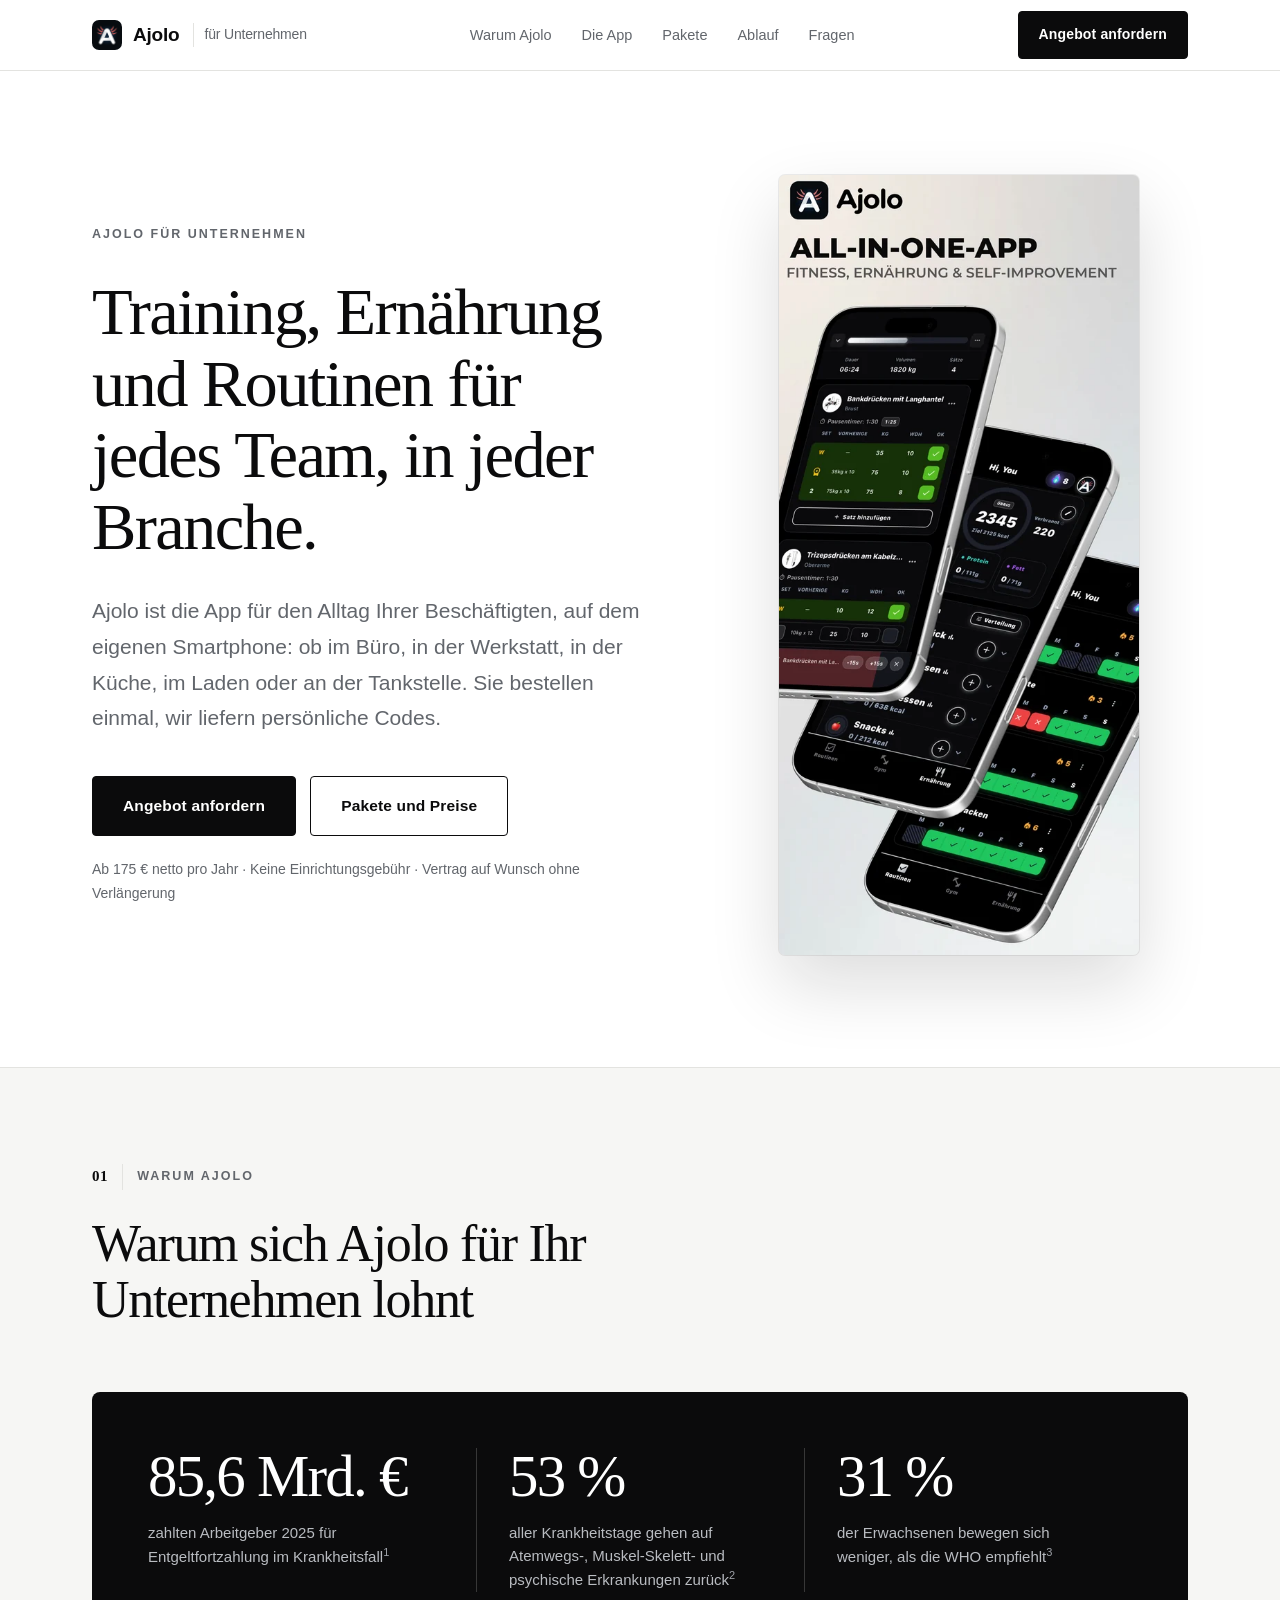
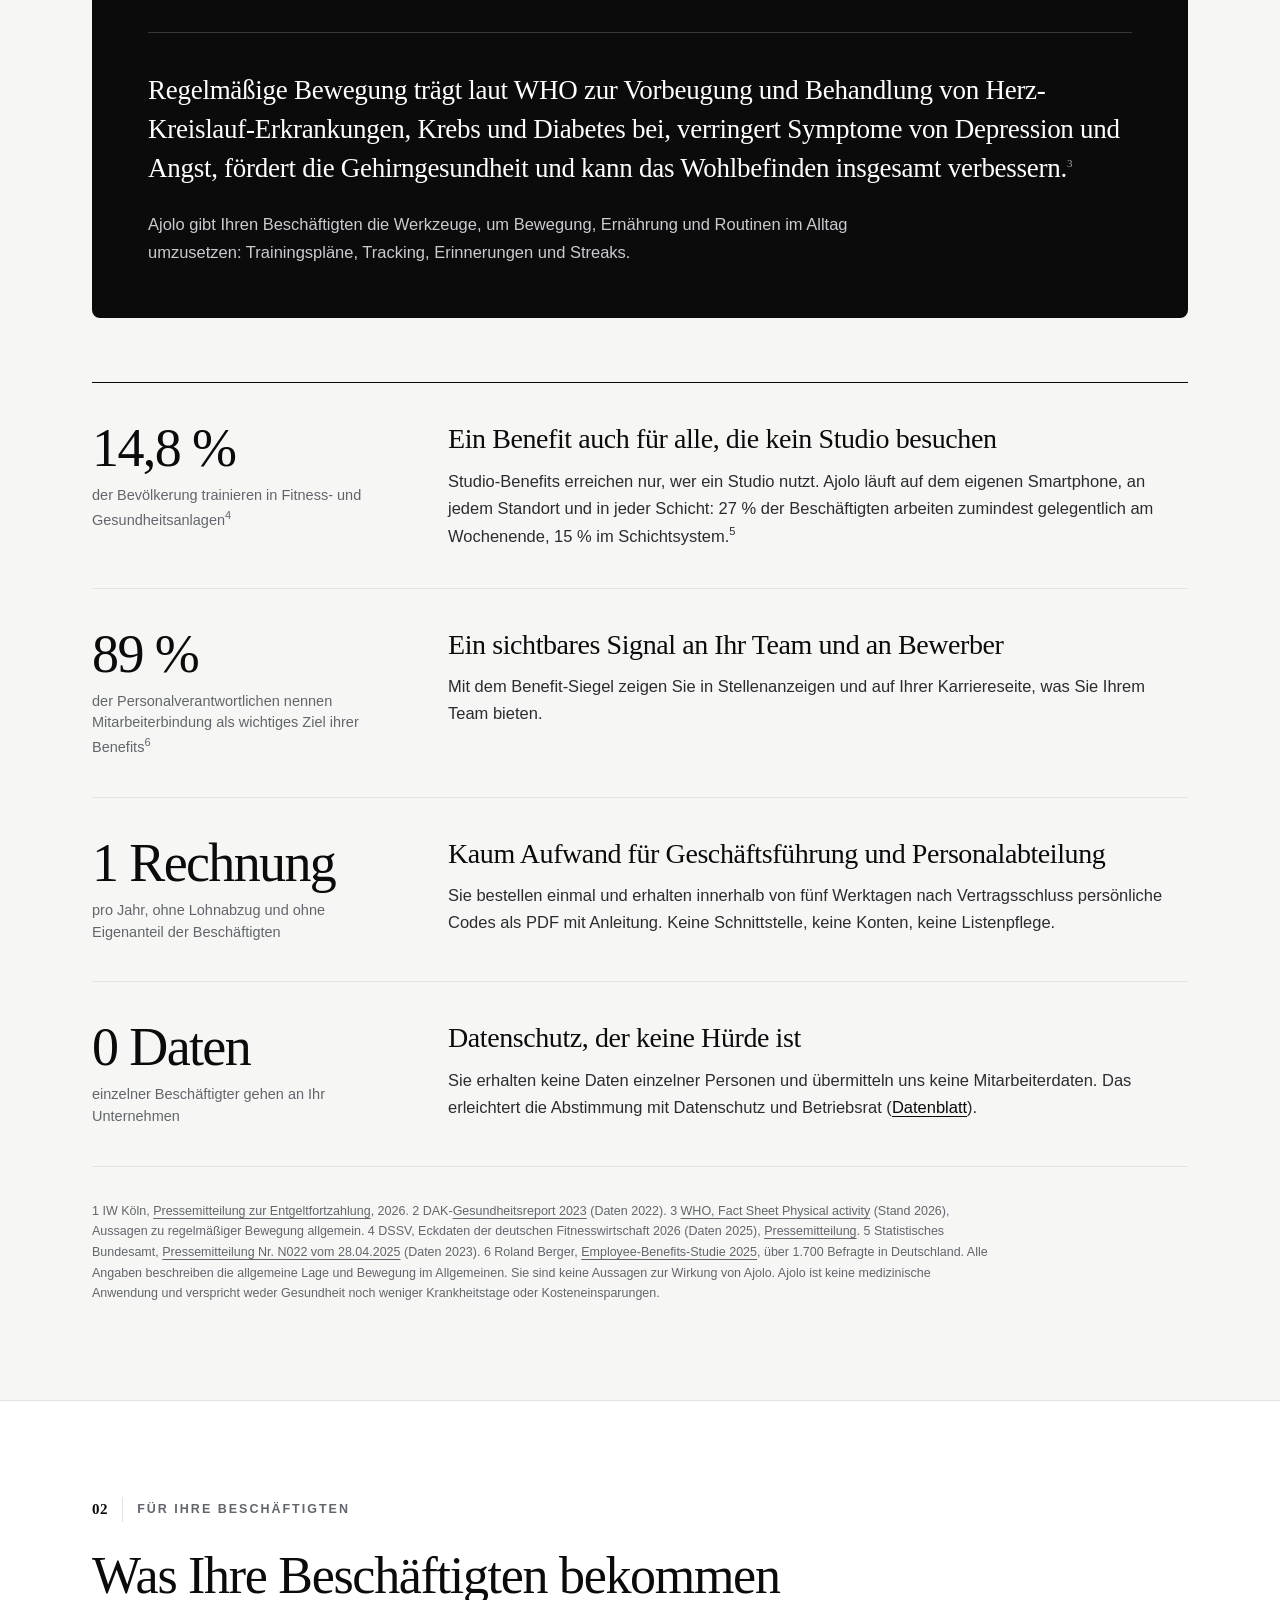
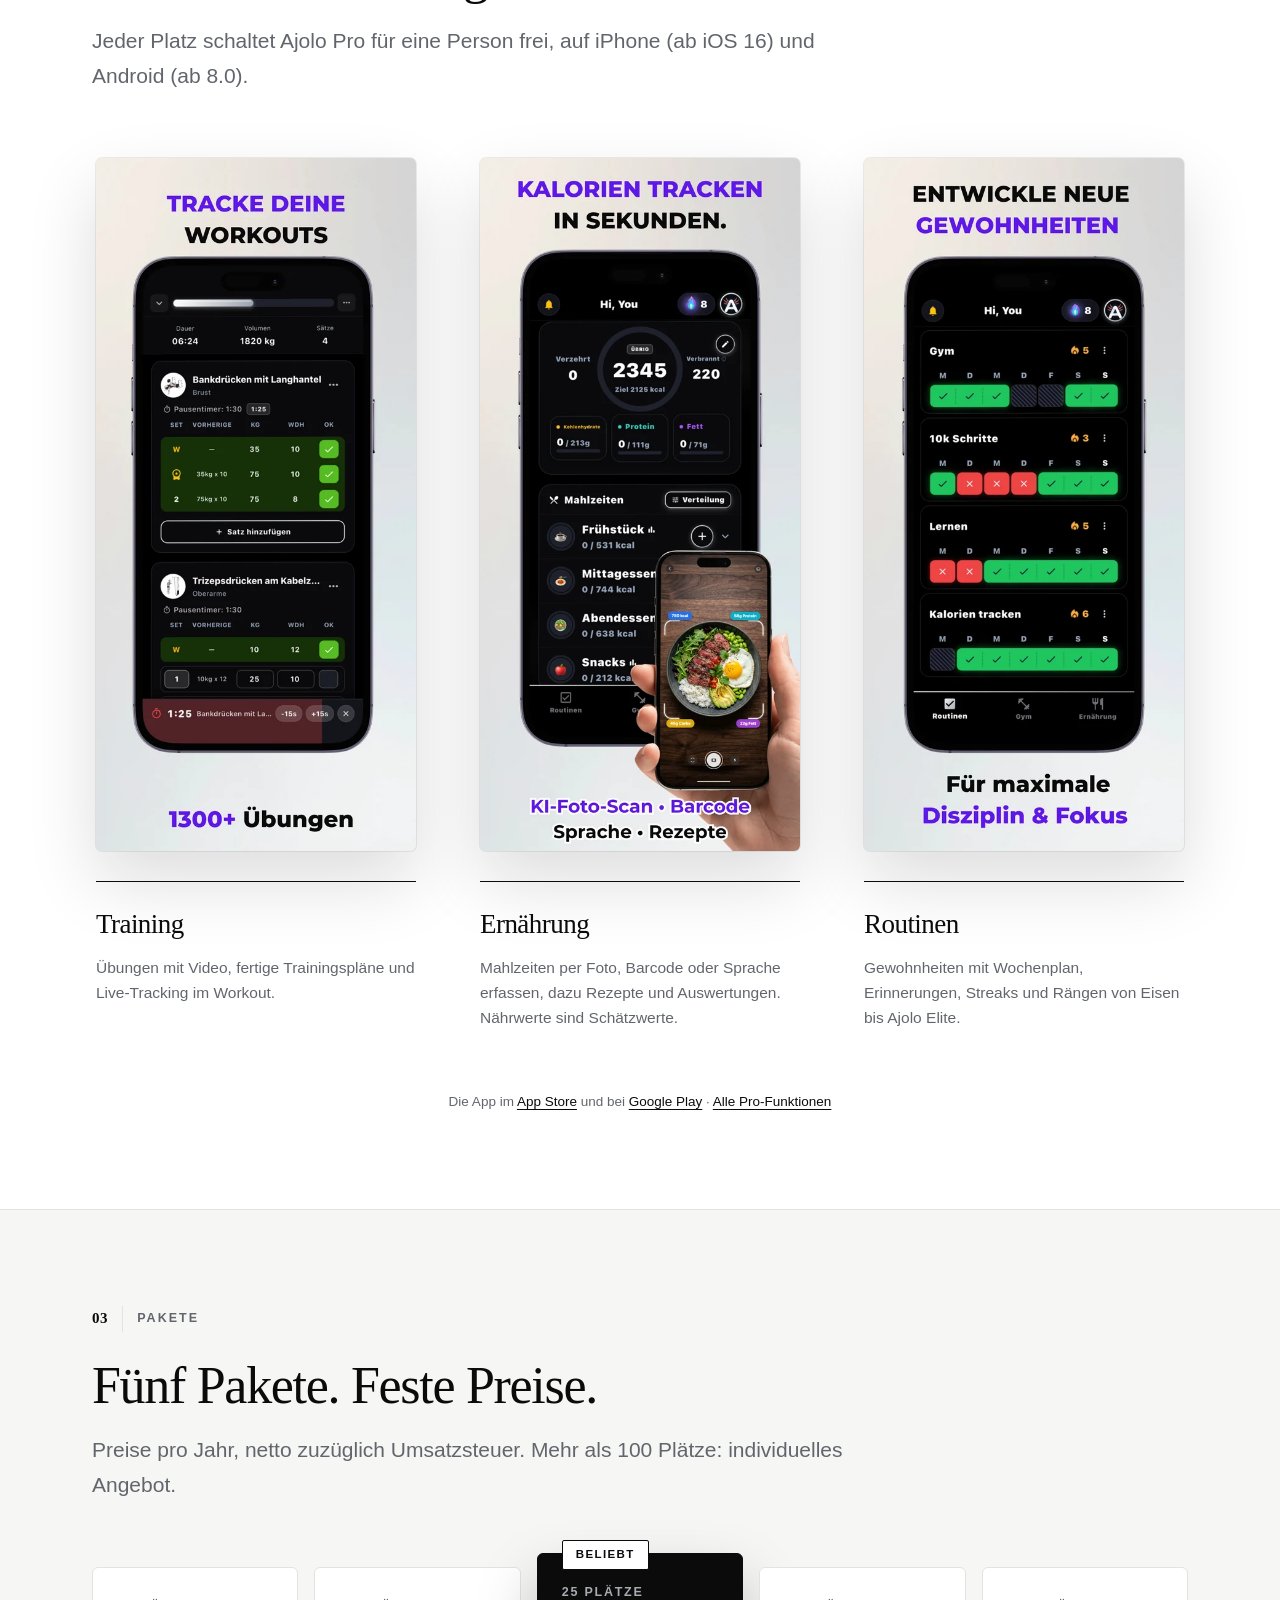
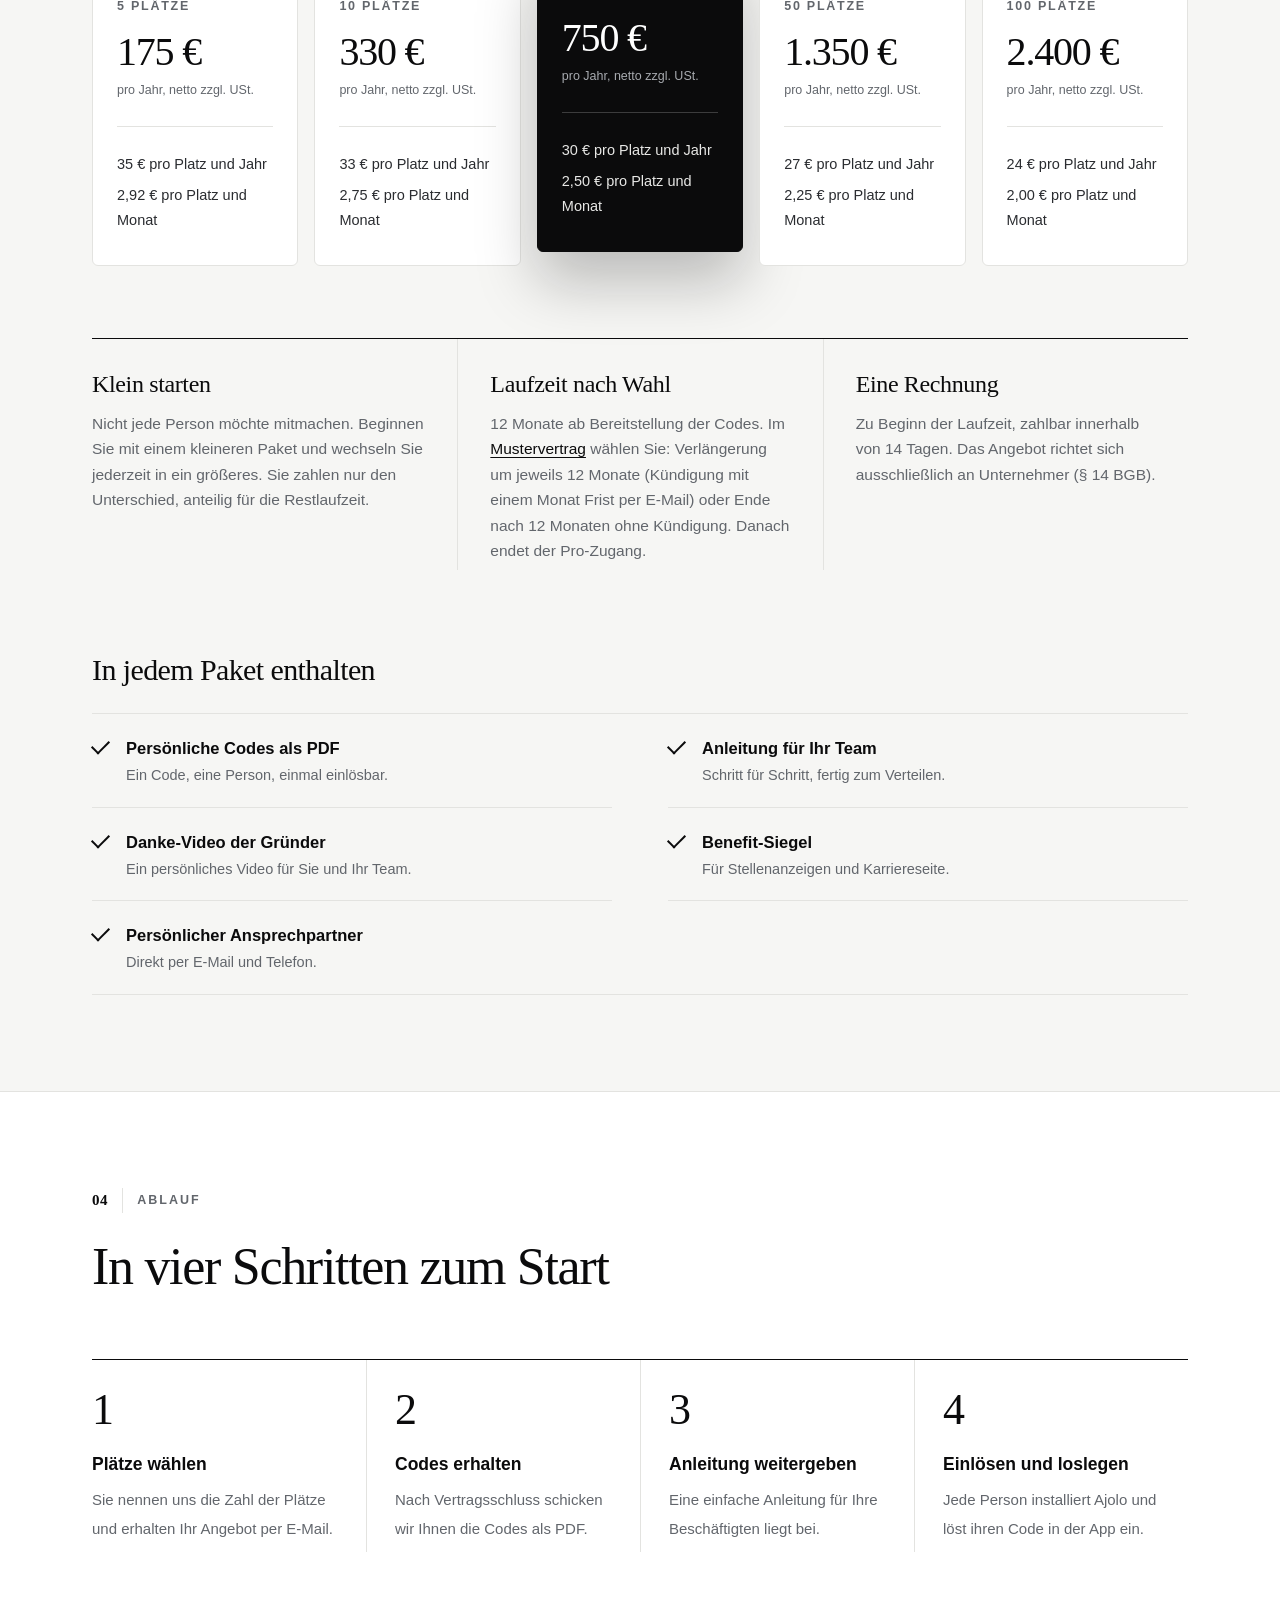
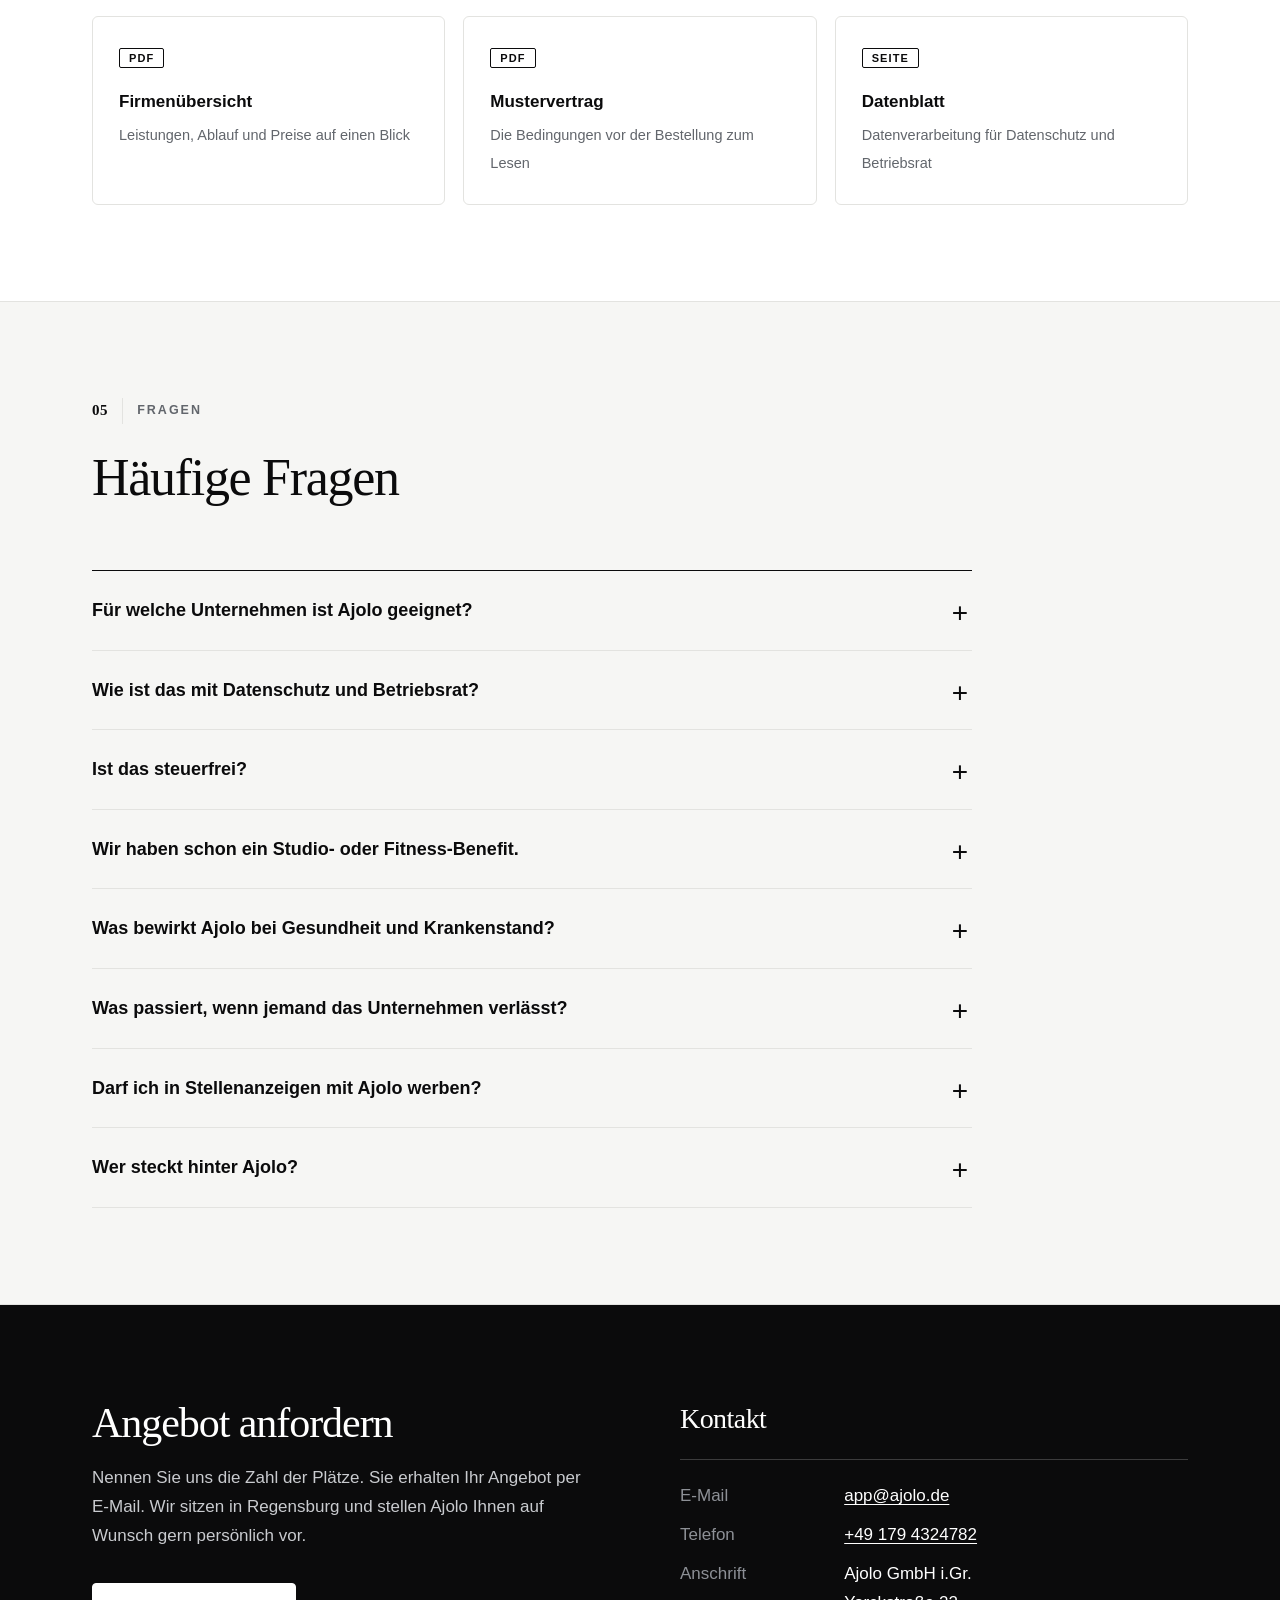
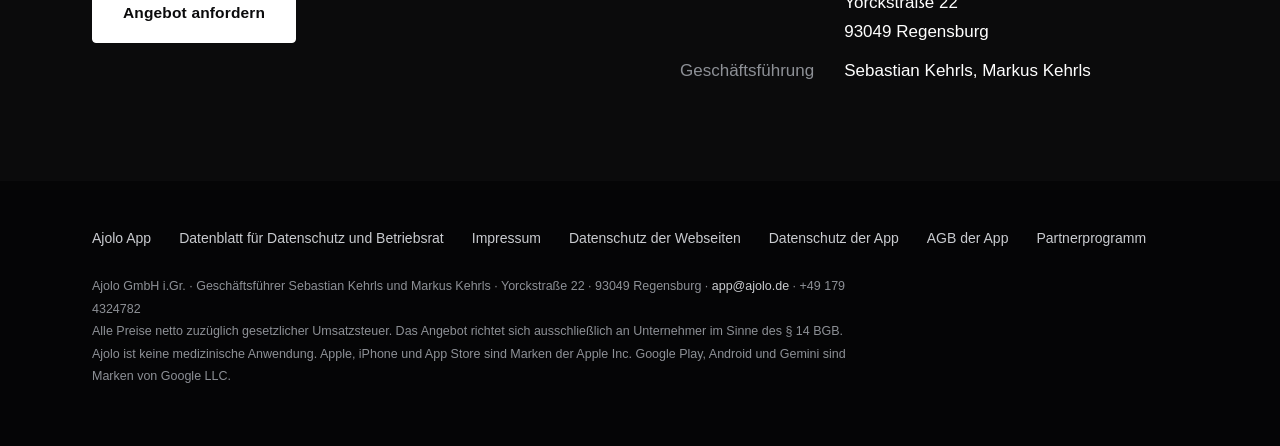
==== index.html @ 2e8422be "Firmenseite V7: Darum-Block mit WHO-Fakten vorne, erfundene Leistungen entfernt, Beschaeftigten-Nutz" ====
<!doctype html>
<html lang="de"><head><meta charset="utf-8"><meta name="viewport" content="width=device-width, initial-scale=1">
<title>Ajolo für Unternehmen: Pro-Plätze für Ihr Team</title>
<meta name="description" content="Ajolo Pro als Mitarbeiter-Benefit für Unternehmen jeder Branche: feste Jahrespreise ab 175 €, persönliche Codes, keine Daten einzelner Beschäftigter an den Arbeitgeber.">
<link rel="canonical" href="https://firmen.ajolo.de/">
<meta name="theme-color" content="#FFFFFF">
<meta property="og:type" content="website"><meta property="og:site_name" content="Ajolo"><meta property="og:locale" content="de_DE">
<meta property="og:title" content="Ajolo für Unternehmen: Pro-Plätze für Ihr Team"><meta property="og:description" content="Ajolo Pro als Mitarbeiter-Benefit für Unternehmen jeder Branche: feste Jahrespreise ab 175 €, persönliche Codes, keine Daten einzelner Beschäftigter an den Arbeitgeber.">
<meta property="og:url" content="https://firmen.ajolo.de/"><meta property="og:image" content="https://firmen.ajolo.de/assets/og_firmen.jpg">
<meta name="twitter:card" content="summary_large_image">
<link rel="icon" href="/assets/favicon.ico" sizes="any"><link rel="icon" type="image/png" href="/assets/favicon-32.png"><link rel="apple-touch-icon" href="/assets/apple-touch-icon.png">
<link rel="stylesheet" href="/assets/firmen.css?v=14">
</head><body><a class="skip" href="#main">Zum Inhalt</a><header><div class="wrap nav"><a class="brand" href="/"><img src="/assets/ajolo_icon_256.png" width="30" height="30" alt="">Ajolo<span>für Unternehmen</span></a>
<nav class="links" aria-label="Hauptmenü"><a href="/#gruende">Warum Ajolo</a><a href="/#app">Die App</a><a href="/#pakete">Pakete</a><a href="/#ablauf">Ablauf</a><a href="/#faq">Fragen</a></nav><a class="btn sm" href="mailto:app@ajolo.de?subject=Anfrage%20Ajolo%20f%C3%BCr%20Unternehmen&body=Guten%20Tag%2C%0A%0Awir%20interessieren%20uns%20f%C3%BCr%20Ajolo%20Pro%20f%C3%BCr%20unser%20Team.%0A%0AFirma%3A%0AAnsprechperson%3A%0AGew%C3%BCnschte%20Pl%C3%A4tze%3A%0ATelefon%20%28optional%29%3A%0A%0AViele%20Gr%C3%BC%C3%9Fe">Angebot anfordern</a></div></header><main id="main"><section class="hero"><div class="wrap hero-grid"><div class="hero-copy">
<p class="eyebrow">Ajolo für Unternehmen</p>
<h1>Training, Ernährung und Routinen für jedes Team, in jeder Branche.</h1>
<p class="lead">Ajolo ist die App für den Alltag Ihrer Beschäftigten, auf dem eigenen Smartphone: ob im Büro, in der Werkstatt, in der Küche, im Laden oder an der Tankstelle. Sie bestellen einmal, wir liefern persönliche Codes.</p>
<div class="cta-row"><a class="btn" href="mailto:app@ajolo.de?subject=Anfrage%20Ajolo%20f%C3%BCr%20Unternehmen&body=Guten%20Tag%2C%0A%0Awir%20interessieren%20uns%20f%C3%BCr%20Ajolo%20Pro%20f%C3%BCr%20unser%20Team.%0A%0AFirma%3A%0AAnsprechperson%3A%0AGew%C3%BCnschte%20Pl%C3%A4tze%3A%0ATelefon%20%28optional%29%3A%0A%0AViele%20Gr%C3%BC%C3%9Fe">Angebot anfordern</a><a class="btn ghost" href="#pakete">Pakete und Preise</a></div>
<p class="micro">Ab 175 € netto pro Jahr · Keine Einrichtungsgebühr · Vertrag auf Wunsch ohne Verlängerung</p>
</div><div class="hero-art"><div class="cv"><img src="/assets/canva_1_s.webp?v=4" srcset="/assets/canva_1_s.webp?v=4 520w, /assets/canva_1.webp?v=4 900w" sizes="(max-width:860px) 80vw, 320px" width="900" height="1950" alt="Die Ajolo-App auf drei iPhones: Workout, Ernährung und Routinen"></div></div></div></section>

<section class="tint" id="gruende"><div class="wrap">
<div class="head rv"><p class="eyebrow"><i>01</i>Warum Ajolo</p><h2>Warum sich Ajolo für Ihr Unternehmen lohnt</h2></div>
<div class="stage rv">
<div class="stats">
<div><b>85,6 Mrd. €</b><span>zahlten Arbeitgeber 2025 für Entgeltfortzahlung im Krankheitsfall<sup>1</sup></span></div>
<div><b>53 %</b><span>aller Krankheitstage gehen auf Atemwegs-, Muskel-Skelett- und psychische Erkrankungen zurück<sup>2</sup></span></div>
<div><b>31 %</b><span>der Erwachsenen bewegen sich weniger, als die WHO empfiehlt<sup>3</sup></span></div>
</div>
<p class="who2">Regelmäßige Bewegung trägt laut WHO zur Vorbeugung und Behandlung von Herz-Kreislauf-Erkrankungen, Krebs und Diabetes bei, verringert Symptome von Depression und Angst, fördert die Gehirngesundheit und kann das Wohlbefinden insgesamt verbessern.<sup>3</sup></p>
<p class="bridge">Ajolo gibt Ihren Beschäftigten die Werkzeuge, um Bewegung, Ernährung und Routinen im Alltag umzusetzen: Trainingspläne, Tracking, Erinnerungen und Streaks.</p>
</div>
<div class="why">
<article class="rv"><div class="n"><b>14,8 %</b><span>der Bevölkerung trainieren in Fitness- und Gesundheitsanlagen<sup>4</sup></span></div><div class="t"><h3>Ein Benefit auch für alle, die kein Studio besuchen</h3><p>Studio-Benefits erreichen nur, wer ein Studio nutzt. Ajolo läuft auf dem eigenen Smartphone, an jedem Standort und in jeder Schicht: 27 % der Beschäftigten arbeiten zumindest gelegentlich am Wochenende, 15 % im Schichtsystem.<sup>5</sup></p></div></article>
<article class="rv"><div class="n"><b>89 %</b><span>der Personalverantwortlichen nennen Mitarbeiterbindung als wichtiges Ziel ihrer Benefits<sup>6</sup></span></div><div class="t"><h3>Ein sichtbares Signal an Ihr Team und an Bewerber</h3><p>Mit dem Benefit-Siegel zeigen Sie in Stellenanzeigen und auf Ihrer Karriereseite, was Sie Ihrem Team bieten.</p></div></article>
<article class="rv"><div class="n"><b>1 Rechnung</b><span>pro Jahr, ohne Lohnabzug und ohne Eigenanteil der Beschäftigten</span></div><div class="t"><h3>Kaum Aufwand für Geschäftsführung und Personalabteilung</h3><p>Sie bestellen einmal und erhalten innerhalb von fünf Werktagen nach Vertragsschluss persönliche Codes als PDF mit Anleitung. Keine Schnittstelle, keine Konten, keine Listenpflege.</p></div></article>
<article class="rv"><div class="n"><b>0 Daten</b><span>einzelner Beschäftigter gehen an Ihr Unternehmen</span></div><div class="t"><h3>Datenschutz, der keine Hürde ist</h3><p>Sie erhalten keine Daten einzelner Personen und übermitteln uns keine Mitarbeiterdaten. Das erleichtert die Abstimmung mit Datenschutz und Betriebsrat (<a href="/datenblatt.html">Datenblatt</a>).</p></div></article>
</div>
<p class="src">1 IW Köln, <a href="https://www.iwkoeln.de/presse/pressemitteilungen/lohnfortzahlung-unternehmen-zahlten-2025-fast-86-milliarden-an-erkrankte-mitarbeiter.html" rel="noopener">Pressemitteilung zur Entgeltfortzahlung</a>, 2026. 2 DAK-<a href="https://www.dak.de/dak/unternehmen/reporte-forschung/gesundheitsreport-2023_34592" rel="noopener">Gesundheitsreport 2023</a> (Daten 2022). 3 <a href="https://www.who.int/news-room/fact-sheets/detail/physical-activity" rel="noopener">WHO, Fact Sheet Physical activity</a> (Stand 2026), Aussagen zu regelmäßiger Bewegung allgemein. 4 DSSV, Eckdaten der deutschen Fitnesswirtschaft 2026 (Daten 2025), <a href="https://www.dssv.de/wp-content/uploads/2026/03/03_18_pm_eckdaten.pdf" rel="noopener">Pressemitteilung</a>. 5 Statistisches Bundesamt, <a href="https://www.destatis.de/DE/Presse/Pressemitteilungen/2025/04/PD25_N022_13.html" rel="noopener">Pressemitteilung Nr. N022 vom 28.04.2025</a> (Daten 2023). 6 Roland Berger, <a href="https://www.rolandberger.com/en/Insights/Publications/Lost-in-the-German-employee-benefits-jungle-Key-market-trends-2025.html" rel="noopener">Employee-Benefits-Studie 2025</a>, über 1.700 Befragte in Deutschland. Alle Angaben beschreiben die allgemeine Lage und Bewegung im Allgemeinen. Sie sind keine Aussagen zur Wirkung von Ajolo. Ajolo ist keine medizinische Anwendung und verspricht weder Gesundheit noch weniger Krankheitstage oder Kosteneinsparungen.</p></div></section>

<section id="app"><div class="wrap"><div class="head rv"><p class="eyebrow"><i>02</i>Für Ihre Beschäftigten</p><h2>Was Ihre Beschäftigten bekommen</h2><p class="lead">Jeder Platz schaltet Ajolo Pro für eine Person frei, auf iPhone (ab iOS 16) und Android (ab 8.0).</p></div>
<div class="trio">
<figure class="rv"><div class="cv"><img src="/assets/canva_2_s.webp?v=4" srcset="/assets/canva_2_s.webp?v=4 520w, /assets/canva_2.webp?v=4 900w" sizes="(max-width:860px) 80vw, 320px" width="900" height="1950" alt="Ajolo Gym-Tracker mit laufendem Workout" loading="lazy"></div><figcaption><b>Training</b><span>Übungen mit Video, fertige Trainingspläne und Live-Tracking im Workout.</span></figcaption></figure>
<figure class="rv"><div class="cv"><img src="/assets/canva_3_s.webp?v=4" srcset="/assets/canva_3_s.webp?v=4 520w, /assets/canva_3.webp?v=4 900w" sizes="(max-width:860px) 80vw, 320px" width="900" height="1950" alt="Ajolo Ernährungs-Tracker mit Kalorien-Scan" loading="lazy"></div><figcaption><b>Ernährung</b><span>Mahlzeiten per Foto, Barcode oder Sprache erfassen, dazu Rezepte und Auswertungen. Nährwerte sind Schätzwerte.</span></figcaption></figure>
<figure class="rv"><div class="cv"><img src="/assets/canva_4_s.webp?v=4" srcset="/assets/canva_4_s.webp?v=4 520w, /assets/canva_4.webp?v=4 900w" sizes="(max-width:860px) 80vw, 320px" width="900" height="1950" alt="Ajolo Routinen-Tracker" loading="lazy"></div><figcaption><b>Routinen</b><span>Gewohnheiten mit Wochenplan, Erinnerungen, Streaks und Rängen von Eisen bis Ajolo Elite.</span></figcaption></figure>
</div>
<p class="note c">Die App im <a href="https://apps.apple.com/app/id6806333157" rel="noopener">App Store</a> und bei <a href="https://play.google.com/store/apps/details?id=com.ajolo.app" rel="noopener">Google Play</a> · <a href="https://ajolo.de/#pro">Alle Pro-Funktionen</a></p></div></section>

<section class="tint" id="pakete"><div class="wrap"><div class="head rv"><p class="eyebrow"><i>03</i>Pakete</p><h2>Fünf Pakete. Feste Preise.</h2><p class="lead">Preise pro Jahr, netto zuzüglich Umsatzsteuer. Mehr als 100 Plätze: individuelles Angebot.</p></div>
<div class="plans rv"><div class="plan"><h3>5 Plätze</h3><b>175 €</b><small>pro Jahr, netto zzgl. USt.</small><ul><li>35 € pro Platz und Jahr</li><li>2,92 € pro Platz und Monat</li></ul></div><div class="plan"><h3>10 Plätze</h3><b>330 €</b><small>pro Jahr, netto zzgl. USt.</small><ul><li>33 € pro Platz und Jahr</li><li>2,75 € pro Platz und Monat</li></ul></div><div class="plan pop"><em>Beliebt</em><h3>25 Plätze</h3><b>750 €</b><small>pro Jahr, netto zzgl. USt.</small><ul><li>30 € pro Platz und Jahr</li><li>2,50 € pro Platz und Monat</li></ul></div><div class="plan"><h3>50 Plätze</h3><b>1.350 €</b><small>pro Jahr, netto zzgl. USt.</small><ul><li>27 € pro Platz und Jahr</li><li>2,25 € pro Platz und Monat</li></ul></div><div class="plan"><h3>100 Plätze</h3><b>2.400 €</b><small>pro Jahr, netto zzgl. USt.</small><ul><li>24 € pro Platz und Jahr</li><li>2,00 € pro Platz und Monat</li></ul></div></div>
<div class="terms rv"><div><h3>Klein starten</h3><p>Nicht jede Person möchte mitmachen. Beginnen Sie mit einem kleineren Paket und wechseln Sie jederzeit in ein größeres. Sie zahlen nur den Unterschied, anteilig für die Restlaufzeit.</p></div><div><h3>Laufzeit nach Wahl</h3><p>12 Monate ab Bereitstellung der Codes. Im <a href="/downloads/Ajolo_Firmenvertrag_Muster.pdf">Mustervertrag</a> wählen Sie: Verlängerung um jeweils 12 Monate (Kündigung mit einem Monat Frist per E-Mail) oder Ende nach 12 Monaten ohne Kündigung. Danach endet der Pro-Zugang.</p></div><div><h3>Eine Rechnung</h3><p>Zu Beginn der Laufzeit, zahlbar innerhalb von 14 Tagen. Das Angebot richtet sich ausschließlich an Unternehmer (§ 14 BGB).</p></div></div>
<div class="incl rv"><h3>In jedem Paket enthalten</h3><ul>
<li><b>Persönliche Codes als PDF</b><span>Ein Code, eine Person, einmal einlösbar.</span></li>
<li><b>Anleitung für Ihr Team</b><span>Schritt für Schritt, fertig zum Verteilen.</span></li>
<li><b>Danke-Video der Gründer</b><span>Ein persönliches Video für Sie und Ihr Team.</span></li>
<li><b>Benefit-Siegel</b><span>Für Stellenanzeigen und Karriereseite.</span></li>
<li><b>Persönlicher Ansprechpartner</b><span>Direkt per E-Mail und Telefon.</span></li>
</ul></div></div></section>

<section id="ablauf"><div class="wrap"><div class="head rv"><p class="eyebrow"><i>04</i>Ablauf</p><h2>In vier Schritten zum Start</h2></div>
<ol class="steps rv"><li><b>Plätze wählen</b><span>Sie nennen uns die Zahl der Plätze und erhalten Ihr Angebot per E-Mail.</span></li><li><b>Codes erhalten</b><span>Nach Vertragsschluss schicken wir Ihnen die Codes als PDF.</span></li><li><b>Anleitung weitergeben</b><span>Eine einfache Anleitung für Ihre Beschäftigten liegt bei.</span></li><li><b>Einlösen und loslegen</b><span>Jede Person installiert Ajolo und löst ihren Code in der App ein.</span></li></ol>
<div class="docs rv"><a href="/downloads/Ajolo_Firmenuebersicht.pdf"><i>PDF</i><b>Firmenübersicht</b><span>Leistungen, Ablauf und Preise auf einen Blick</span></a><a href="/downloads/Ajolo_Firmenvertrag_Muster.pdf"><i>PDF</i><b>Mustervertrag</b><span>Die Bedingungen vor der Bestellung zum Lesen</span></a><a href="/datenblatt.html"><i>SEITE</i><b>Datenblatt</b><span>Datenverarbeitung für Datenschutz und Betriebsrat</span></a></div></div></section>

<section class="tint" id="faq"><div class="wrap"><div class="head rv"><p class="eyebrow"><i>05</i>Fragen</p><h2>Häufige Fragen</h2></div><div class="faq">
<details><summary>Für welche Unternehmen ist Ajolo geeignet?</summary><p>Für Unternehmen jeder Branche und Größe ab 5 Plätzen, zum Beispiel Handwerk, Gastronomie, Handel, Logistik, Pflege, Büro oder Tankstellen. Das Angebot richtet sich an Unternehmer (§ 14 BGB).</p></details>
<details><summary>Wie ist das mit Datenschutz und Betriebsrat?</summary><p>Die Teilnahme ist freiwillig. Sie erhalten keine Daten einzelner Personen, und Ajolo verarbeitet keine Daten im Auftrag Ihres Unternehmens. Die App läuft ohne Benutzerkonto, die Daten bleiben auf dem Gerät. Einzelne Funktionen nutzen Dienste Dritter (zum Beispiel Google für KI-Funktionen), siehe <a href="/datenblatt.html">Datenblatt</a>. Ob ein Betriebsrat zu beteiligen ist, hängt von Ihrem Betrieb ab. Das beurteilen wir nicht für Sie.</p></details>
<details><summary>Ist das steuerfrei?</summary><p>Das können wir nicht pauschal sagen. Der Freibetrag nach § 3 Nr. 34 EStG gilt nur für zertifizierte Maßnahmen nach §§ 20, 20b SGB V. Ajolo Pro ist keine solche Maßnahme. Bitte klären Sie die Behandlung mit Ihrer Steuerberatung.</p></details>
<details><summary>Wir haben schon ein Studio- oder Fitness-Benefit.</summary><p>Ajolo ersetzt es nicht, sondern ergänzt es: Training für zu Hause oder unterwegs, dazu Ernährung und Routinen, auch für alle, die kein Studio nutzen können oder wollen.</p></details>
<details><summary>Was bewirkt Ajolo bei Gesundheit und Krankenstand?</summary><p>Dazu machen wir keine Zusagen. Ajolo ist eine App für Training, Ernährung und Routinen, keine medizinische Anwendung, keine Therapie und keine zertifizierte Präventionsmaßnahme. Die Angaben oben beschreiben die allgemeine Lage, nicht die Wirkung von Ajolo.</p></details>
<details><summary>Was passiert, wenn jemand das Unternehmen verlässt?</summary><p>Jeder Code gehört zu einer Person und lässt sich einmal einlösen. Ein eingelöster Platz lässt sich nicht übertragen. Noch nicht eingelöste Codes geben Sie an andere Beschäftigte weiter, nicht an Dritte.</p></details>
<details><summary>Darf ich in Stellenanzeigen mit Ajolo werben?</summary><p>Ja, mit dem Benefit-Siegel. Bitte werben Sie nur mit dem, was zutrifft, zum Beispiel „Ajolo Pro für unser Team“, und ohne Gesundheitsversprechen.</p></details>
<details><summary>Wer steckt hinter Ajolo?</summary><p>Die Ajolo GmbH i.Gr. in Regensburg, Geschäftsführer sind Sebastian und Markus Kehrls. Die App gibt es im <a href="https://apps.apple.com/app/id6806333157" rel="noopener">App Store</a> und bei <a href="https://play.google.com/store/apps/details?id=com.ajolo.app" rel="noopener">Google Play</a>. Die Eintragung im Handelsregister ist beantragt. Referenzkunden nennen wir erst, wenn sie zugestimmt haben.</p></details>
</div></div></section>

<section class="contact" id="kontakt"><div class="wrap two"><div><h2>Angebot anfordern</h2><p>Nennen Sie uns die Zahl der Plätze. Sie erhalten Ihr Angebot per E-Mail. Wir sitzen in Regensburg und stellen Ajolo Ihnen auf Wunsch gern persönlich vor.</p>
<p class="btns"><a class="btn inv" href="mailto:app@ajolo.de?subject=Anfrage%20Ajolo%20f%C3%BCr%20Unternehmen&body=Guten%20Tag%2C%0A%0Awir%20interessieren%20uns%20f%C3%BCr%20Ajolo%20Pro%20f%C3%BCr%20unser%20Team.%0A%0AFirma%3A%0AAnsprechperson%3A%0AGew%C3%BCnschte%20Pl%C3%A4tze%3A%0ATelefon%20%28optional%29%3A%0A%0AViele%20Gr%C3%BC%C3%9Fe">Angebot anfordern</a></p></div>
<div><h3 class="h3l">Kontakt</h3><dl><dt>E-Mail</dt><dd><a href="mailto:app@ajolo.de">app@ajolo.de</a></dd><dt>Telefon</dt><dd><a href="tel:+491794324782">+49 179 4324782</a></dd><dt>Anschrift</dt><dd>Ajolo GmbH i.Gr.<br>Yorckstraße 22<br>93049 Regensburg</dd><dt>Geschäftsführung</dt><dd>Sebastian Kehrls, Markus Kehrls</dd></dl></div></div></section><script>
document.documentElement.className+=' js';
(function(){if('IntersectionObserver' in window&&!matchMedia('(prefers-reduced-motion: reduce)').matches){var io=new IntersectionObserver(function(es){es.forEach(function(e){if(e.isIntersecting){e.target.classList.add('in');io.unobserve(e.target)}})},{threshold:.1});document.querySelectorAll('.rv').forEach(function(el){io.observe(el)})}else{document.querySelectorAll('.rv').forEach(function(el){el.classList.add('in')})}})();
</script></main><footer><div class="wrap"><ul><li><a href="https://ajolo.de/">Ajolo App</a></li><li><a href="/datenblatt.html">Datenblatt für Datenschutz und Betriebsrat</a></li><li><a href="https://legal.ajolo.de/imprint.html">Impressum</a></li><li><a href="https://legal.ajolo.de/partner-datenschutz.html">Datenschutz der Webseiten</a></li><li><a href="https://legal.ajolo.de/">Datenschutz der App</a></li><li><a href="https://legal.ajolo.de/terms.html">AGB der App</a></li><li><a href="https://partner.ajolo.de/">Partnerprogramm</a></li></ul>
<p>Ajolo GmbH i.Gr. · Geschäftsführer Sebastian Kehrls und Markus Kehrls · Yorckstraße 22 · 93049 Regensburg · <a href="mailto:app@ajolo.de">app@ajolo.de</a> · +49 179 4324782<br>Alle Preise netto zuzüglich gesetzlicher Umsatzsteuer. Das Angebot richtet sich ausschließlich an Unternehmer im Sinne des § 14 BGB. Ajolo ist keine medizinische Anwendung. Apple, iPhone und App Store sind Marken der Apple Inc. Google Play, Android und Gemini sind Marken von Google LLC.</p></div></footer></body></html>
---- assets/firmen.css ----
/* firmen.ajolo.de – klassisch, schwarz-weiß, Stand 08.11.2026 */
:root{--ink:#0B0B0C;--text:#2A2C30;--muted:#62666C;--line:#E3E3E0;--tint:#F6F6F4;--white:#fff;--max:1160px;
--serif:ui-serif,"New York","Iowan Old Style","Palatino Linotype",Georgia,"Times New Roman",serif;--sans:-apple-system,BlinkMacSystemFont,"SF Pro Text","Segoe UI",Roboto,Helvetica,Arial,sans-serif}
*{box-sizing:border-box;margin:0;padding:0}
html{scroll-behavior:smooth;scroll-padding-top:76px}
body{background:#fff;color:var(--text);font:17px/1.7 var(--sans);-webkit-font-smoothing:antialiased;text-rendering:optimizeLegibility}
a{color:var(--ink);text-underline-offset:3px}img{display:block;max-width:100%;height:auto}
:focus-visible{outline:2px solid var(--ink);outline-offset:3px;border-radius:3px}
.wrap{max-width:var(--max);margin:0 auto;padding:0 32px}
.skip{position:absolute;left:-999px;top:8px;background:#fff;color:#000;padding:10px 16px;border:1px solid #000;z-index:99}.skip:focus{left:12px}
header{position:sticky;top:0;z-index:30;background:rgba(255,255,255,.94);backdrop-filter:saturate(1.2) blur(12px);-webkit-backdrop-filter:saturate(1.2) blur(12px);border-bottom:1px solid var(--line)}
.nav{display:flex;align-items:center;justify-content:space-between;height:70px;gap:20px}
.brand{display:flex;align-items:center;gap:11px;text-decoration:none;color:var(--ink);font-weight:700;font-size:19px;letter-spacing:-.01em}
.brand img{width:30px;height:30px;border-radius:7px}.brand span{color:var(--muted);font-weight:500;font-size:14px;border-left:1px solid var(--line);padding-left:11px;margin-left:2px}
.links{display:flex;gap:30px;font-size:14.5px}.links a{color:var(--muted);text-decoration:none;padding:6px 0;transition:color .2s}.links a:hover{color:var(--ink)}
.btn{display:inline-block;background:var(--ink);color:#fff;font-weight:600;text-decoration:none;padding:16px 30px;border-radius:4px;font-size:15.5px;letter-spacing:.01em;white-space:nowrap;border:1px solid var(--ink);transition:background .2s,color .2s}
.btn:hover{background:#fff;color:var(--ink)}
.btn.ghost{background:transparent;color:var(--ink)}.btn.ghost:hover{background:var(--ink);color:#fff}
.btn.sm{padding:11px 20px;font-size:14px}
.btn.inv{background:#fff;color:var(--ink);border-color:#fff}.btn.inv:hover{background:transparent;color:#fff}
@media(max-width:920px){.links{display:none}}
@media(max-width:560px){.brand span{display:none}.btn.sm{padding:10px 16px}}
h1,h2,h3{color:var(--ink);font-weight:500}
h1,h2{font-family:var(--serif);letter-spacing:-.025em;line-height:1.08}
h1{font-size:clamp(40px,5.2vw,68px)}
h2{font-size:clamp(32px,4.2vw,52px);margin-bottom:18px}
h3{font-size:19px;font-weight:650;font-family:var(--sans);letter-spacing:-.005em;line-height:1.3;margin-bottom:8px}
section{padding:96px 0}
.tint{background:var(--tint);border-block:1px solid var(--line)}
.eyebrow{display:flex;align-items:center;gap:14px;color:var(--muted);font-size:12.5px;font-weight:650;letter-spacing:.16em;text-transform:uppercase;margin-bottom:26px}
.eyebrow i{font-style:normal;font-family:var(--serif);font-size:15px;letter-spacing:.04em;color:var(--ink);padding-right:14px;border-right:1px solid var(--line)}
.lead{font-size:clamp(18px,2vw,21px);color:var(--muted);max-width:36em}
.head{max-width:760px;margin-bottom:64px}
/* Hero */
.hero{padding:104px 0 112px}
.hero-grid{display:grid;grid-template-columns:1.1fr .9fr;gap:80px;align-items:center}
.hero .eyebrow{margin-bottom:30px}
.hero .lead{margin:30px 0 40px}
.cta-row{display:flex;flex-wrap:wrap;gap:14px}
.checks{list-style:none;display:flex;flex-wrap:wrap;gap:8px 28px;margin-top:40px;padding-top:26px;border-top:1px solid var(--line);color:var(--muted);font-size:14.5px}
.checks li::before{content:"";display:inline-block;width:6px;height:6px;background:var(--ink);border-radius:50%;margin-right:10px;vertical-align:middle;position:relative;top:-1px}
.hero-art{display:flex;justify-content:center}
.cv{background:#ECECEA;border-radius:6px;overflow:hidden;box-shadow:0 30px 70px rgba(11,11,12,.14),0 0 0 1px rgba(11,11,12,.07);width:min(360px,100%)}
.cv img{width:100%;height:auto}
@media(max-width:980px){.hero-grid{grid-template-columns:1fr;gap:64px}.hero{padding:64px 0 76px}.hero-art .cv{width:min(300px,80%)}}
/* Band */
.band{background:var(--ink);color:#fff}
.band ul{list-style:none;display:grid;grid-template-columns:repeat(4,1fr)}
.band li{padding:40px 30px;border-left:1px solid rgba(255,255,255,.16)}.band li:first-child{border-left:0;padding-left:0}
.band b{display:block;font-family:var(--serif);font-weight:500;font-size:clamp(28px,3.4vw,42px);letter-spacing:-.02em;line-height:1.1}.band span{font-size:14px;color:#A8ABB0}
@media(max-width:760px){.band ul{grid-template-columns:1fr 1fr}.band li{padding:28px 20px}.band li:nth-child(3){border-left:0;padding-left:0}.band li:nth-child(n+3){border-top:1px solid rgba(255,255,255,.16)}}
/* Vorteile */
.grid3{display:grid;grid-template-columns:repeat(3,1fr);border-top:1px solid var(--ink)}
.grid3 article{padding:34px 34px 38px 0;border-bottom:1px solid var(--line)}
.grid3 article:not(:nth-child(3n+1)){padding-left:34px;border-left:1px solid var(--line)}
.grid3 i{display:block;font-style:normal;font-family:var(--serif);font-size:15px;color:var(--muted);margin-bottom:22px}
.grid3 p{color:var(--muted);font-size:15.5px;line-height:1.65}
@media(max-width:900px){.grid3{grid-template-columns:1fr 1fr}.grid3 article:not(:nth-child(3n+1)){padding-left:0;border-left:0}.grid3 article:nth-child(2n){padding-left:28px;border-left:1px solid var(--line)}.grid3 article{padding-right:24px}}
@media(max-width:600px){.grid3{grid-template-columns:1fr}.grid3 article,.grid3 article:nth-child(2n){padding:28px 0;border-left:0}}
.numbers{display:grid;grid-template-columns:repeat(3,1fr);gap:0;margin-top:84px;border-top:1px solid var(--line)}
.numbers div{padding:34px 34px 10px 0}.numbers div:not(:first-child){padding-left:34px;border-left:1px solid var(--line)}
.numbers b{display:block;font-family:var(--serif);font-weight:500;font-size:clamp(40px,4.6vw,60px);color:var(--ink);letter-spacing:-.03em;line-height:1;white-space:nowrap;margin-bottom:14px}
.numbers p{color:var(--muted);font-size:15.5px;line-height:1.6}sup{font-size:11px}
@media(max-width:800px){.numbers{grid-template-columns:1fr}.numbers div,.numbers div:not(:first-child){padding:26px 0;border-left:0;border-bottom:1px solid var(--line)}}
.who{margin-top:40px;font-family:var(--serif);font-size:clamp(20px,2.4vw,27px);line-height:1.4;color:var(--ink);max-width:36em;letter-spacing:-.01em;padding-left:22px;border-left:2px solid var(--ink)}
.src{font-size:12.5px;color:var(--muted);margin-top:34px;max-width:72em;line-height:1.65}.src a{color:var(--muted)}
/* App */
.trio{display:grid;grid-template-columns:repeat(3,1fr);gap:56px;align-items:start}
.trio .cv{width:min(320px,100%);margin:0 auto}
.trio figcaption{margin-top:30px;max-width:320px;margin-inline:auto;padding-top:20px;border-top:1px solid var(--ink)}
.trio figcaption b{display:block;font-family:var(--serif);font-weight:500;font-size:27px;color:var(--ink);letter-spacing:-.02em;margin-bottom:8px}.trio figcaption span{font-size:15.5px;color:var(--muted);line-height:1.6;display:block}
@media(max-width:900px){.trio{grid-template-columns:1fr;gap:60px}.trio .cv{width:min(280px,78%)}}
.note{font-size:13.5px;color:var(--muted);margin-top:26px;line-height:1.65;max-width:62em}.note.c{text-align:center;margin:60px auto 0}.note a{color:var(--ink)}
/* Pakete */
.plans{display:grid;grid-template-columns:repeat(5,1fr);gap:16px;align-items:stretch}
.plan{position:relative;border:1px solid var(--line);border-radius:6px;padding:30px 24px 26px;background:#fff}
.plan h3{font-family:var(--sans);font-size:12.5px;font-weight:650;letter-spacing:.14em;text-transform:uppercase;color:var(--muted);margin-bottom:18px}
.plan b{display:block;font-family:var(--serif);font-weight:500;font-size:40px;color:var(--ink);letter-spacing:-.03em;line-height:1}
.plan small{display:block;margin-top:8px;font-size:12.5px;color:var(--muted)}
.plan ul{list-style:none;margin-top:24px;padding-top:18px;border-top:1px solid var(--line);font-size:14.5px;color:var(--text)}.plan li{margin:7px 0}
.plan.pop{background:var(--ink);border-color:var(--ink);color:#fff;transform:translateY(-14px);box-shadow:0 30px 60px rgba(11,11,12,.25)}
.plan.pop h3,.plan.pop small{color:#A8ABB0}.plan.pop b{color:#fff}.plan.pop ul{border-color:rgba(255,255,255,.2);color:#E8E8E6}
.plan em{position:absolute;top:-14px;left:24px;background:#fff;color:var(--ink);border:1px solid var(--ink);font-style:normal;font-size:11.5px;font-weight:700;letter-spacing:.12em;text-transform:uppercase;padding:4px 13px;border-radius:2px}
@media(max-width:1060px){.plans{grid-template-columns:repeat(3,1fr);row-gap:26px}.plan.pop{transform:none}}@media(max-width:640px){.plans{grid-template-columns:1fr 1fr}}@media(max-width:430px){.plans{grid-template-columns:1fr}}
/* Ablauf */
.steps{list-style:none;counter-reset:s;display:grid;grid-template-columns:repeat(4,1fr);border-top:1px solid var(--ink)}
.steps li{counter-increment:s;padding:28px 28px 8px 0}.steps li:not(:first-child){padding-left:28px;border-left:1px solid var(--line)}
.steps li::before{content:counter(s);display:block;font-family:var(--serif);font-size:44px;line-height:1;color:var(--ink);letter-spacing:-.03em;margin-bottom:18px}
.steps b{display:block;color:var(--ink);font-size:17.5px;margin-bottom:6px}.steps span{color:var(--muted);font-size:15px;line-height:1.6}
@media(max-width:900px){.steps{grid-template-columns:1fr 1fr}.steps li{padding:26px 22px 14px 0}.steps li:not(:first-child){padding-left:0;border-left:0}.steps li:nth-child(2n){padding-left:24px;border-left:1px solid var(--line)}}@media(max-width:560px){.steps{grid-template-columns:1fr}.steps li,.steps li:nth-child(2n){padding:24px 0;border-left:0;border-bottom:1px solid var(--line)}}
.incl{margin-top:80px}
.incl h3{font-family:var(--serif);font-weight:500;font-size:30px;letter-spacing:-.02em;margin-bottom:24px}
.incl ul{list-style:none;display:grid;grid-template-columns:1fr 1fr;column-gap:56px;border-top:1px solid var(--line)}
.incl li{padding:20px 0 20px 34px;border-bottom:1px solid var(--line);position:relative}
.incl li::before{content:"";position:absolute;left:0;top:26px;width:15px;height:8px;border-left:2px solid var(--ink);border-bottom:2px solid var(--ink);transform:rotate(-45deg)}
.incl b{display:block;color:var(--ink);font-size:16.5px}.incl span{color:var(--muted);font-size:14.5px;line-height:1.55;display:block;margin-top:2px}
@media(max-width:760px){.incl ul{grid-template-columns:1fr}}
.docs{display:grid;grid-template-columns:repeat(3,1fr);gap:18px;margin-top:64px}
.docs a{display:block;text-decoration:none;background:#fff;border:1px solid var(--line);border-radius:6px;padding:26px;color:var(--text);transition:border-color .2s,transform .2s}
.docs a:hover{border-color:var(--ink);transform:translateY(-2px)}
.docs b{display:block;color:var(--ink);font-size:17px;margin:16px 0 4px}.docs span{font-size:14.5px;color:var(--muted)}
.docs i{font-style:normal;font-size:11px;font-weight:800;letter-spacing:.1em;color:var(--ink);border:1px solid var(--ink);padding:3px 9px;border-radius:2px}
@media(max-width:760px){.docs{grid-template-columns:1fr}}
/* Recht */
.two{display:grid;grid-template-columns:1fr 1fr;gap:80px;align-items:start}
@media(max-width:900px){.two{grid-template-columns:1fr;gap:48px}section{padding:80px 0}}
.two h2{font-size:clamp(28px,3.4vw,42px)}.two p{color:var(--text)}
.h3l{font-family:var(--serif);font-weight:500;font-size:28px;letter-spacing:-.02em}
.plain{list-style:none;margin-top:18px;border-top:1px solid var(--ink)}.plain li{padding:16px 0;border-bottom:1px solid var(--line);font-size:15.5px;color:var(--text)}
/* FAQ */
.faq{max-width:880px;border-top:1px solid var(--ink)}
details{border-bottom:1px solid var(--line)}
summary{cursor:pointer;padding:24px 44px 24px 0;font-weight:600;font-size:18px;color:var(--ink);list-style:none;position:relative}
summary::-webkit-details-marker{display:none}summary::after{content:"+";position:absolute;right:4px;top:18px;font-size:28px;font-weight:300;color:var(--ink);transition:transform .2s}
details[open] summary::after{transform:rotate(45deg)}details p{padding:0 44px 26px 0;max-width:46em;color:var(--muted)}
/* Kontakt */
.contact{background:var(--ink);color:#C9CBCF}
.contact h2,.contact .h3l{color:#fff}.contact p{color:#C9CBCF;max-width:30em}.contact .btns{margin-top:32px}
.contact dl{display:grid;grid-template-columns:auto 1fr;gap:10px 30px;margin-top:22px;border-top:1px solid rgba(255,255,255,.2);padding-top:22px}.contact dt{color:#8D9096}.contact dd{color:#fff}.contact a:not(.btn){color:#fff}
.contact .note{color:#8D9096;margin-top:20px}
.page{padding:80px 0 110px;max-width:820px}.page h1{font-size:clamp(34px,4.6vw,52px);margin-bottom:18px}.page h2{font-size:28px}.page p,.page li{color:var(--text)}
footer{background:#050506;color:#8D9096;padding:46px 0 58px;font-size:14px}
footer a{color:#C9CBCF;text-decoration:none}footer a:hover{color:#fff;text-decoration:underline}
footer ul{list-style:none;display:flex;flex-wrap:wrap;gap:8px 28px;margin-bottom:24px}
footer p{font-size:12.5px;line-height:1.8;max-width:62em}
/* Bewegung */
.js .rv{opacity:0;transform:translateY(18px);transition:opacity .8s ease,transform .8s ease}.js .rv.in{opacity:1;transform:none}
@media(prefers-reduced-motion:reduce){.js .rv{opacity:1;transform:none;transition:none}html{scroll-behavior:auto}.btn,.docs a{transition:none}}
@media print{header{display:none}}

/* Gruende */
.micro{margin-top:22px;font-size:14px;color:var(--muted)}
.why{border-top:1px solid var(--ink)}
.why article{display:grid;grid-template-columns:minmax(220px,300px) 1fr;gap:56px;padding:38px 0;border-bottom:1px solid var(--line);align-items:start}
.why .n b{display:block;font-family:var(--serif);font-weight:500;font-size:clamp(38px,4.4vw,54px);letter-spacing:-.03em;line-height:1;color:var(--ink);margin-bottom:10px;white-space:nowrap}
.why .n span{display:block;font-size:14.5px;color:var(--muted);line-height:1.5}
.why .t h3{font-family:var(--serif);font-weight:500;font-size:clamp(22px,2.4vw,28px);letter-spacing:-.015em;margin-bottom:10px}
.why .t p{color:var(--text);font-size:16.5px;line-height:1.65;max-width:44em}
@media(max-width:800px){.why article{grid-template-columns:1fr;gap:16px;padding:30px 0}}

.terms{display:grid;grid-template-columns:repeat(3,1fr);gap:0;margin-top:72px;border-top:1px solid var(--ink)}
.terms div{padding:30px 32px 6px 0}.terms div:not(:first-child){padding-left:32px;border-left:1px solid var(--line)}
.terms h3{font-family:var(--serif);font-weight:500;font-size:24px;letter-spacing:-.015em;margin-bottom:10px}
.terms p{color:var(--muted);font-size:15.5px;line-height:1.65}
@media(max-width:860px){.terms{grid-template-columns:1fr}.terms div,.terms div:not(:first-child){padding:26px 0;border-left:0;border-bottom:1px solid var(--line)}}

/* Darum */
.stage{background:var(--ink);color:#fff;border-radius:8px;padding:56px 56px 52px;margin-bottom:64px}
.stats{display:grid;grid-template-columns:repeat(3,1fr);border-bottom:1px solid rgba(255,255,255,.18);padding-bottom:40px}
.stats div{padding-right:32px}.stats div:not(:first-child){padding-left:32px;border-left:1px solid rgba(255,255,255,.18)}
.stats b{display:block;font-family:var(--serif);font-weight:500;font-size:clamp(40px,4.6vw,60px);letter-spacing:-.03em;line-height:1;color:#fff;white-space:nowrap;margin-bottom:14px}
.stats span{font-size:15px;color:#B9BCC1;line-height:1.55;display:block}
.who2{margin-top:38px;font-family:var(--serif);font-size:clamp(20px,2.3vw,27px);line-height:1.45;color:#fff;max-width:36em;letter-spacing:-.01em}
.bridge{margin-top:22px;font-size:16.5px;color:#C9CBCF;max-width:44em}
.stage sup{color:#9FA3A9}
.incl li:last-child:nth-child(odd){grid-column:1/-1}
@media(max-width:860px){.stage{padding:36px 26px}.stats{grid-template-columns:1fr;padding-bottom:10px}.stats div,.stats div:not(:first-child){padding:22px 0;border-left:0;border-bottom:1px solid rgba(255,255,255,.18)}.stats div:last-child{border-bottom:0}}
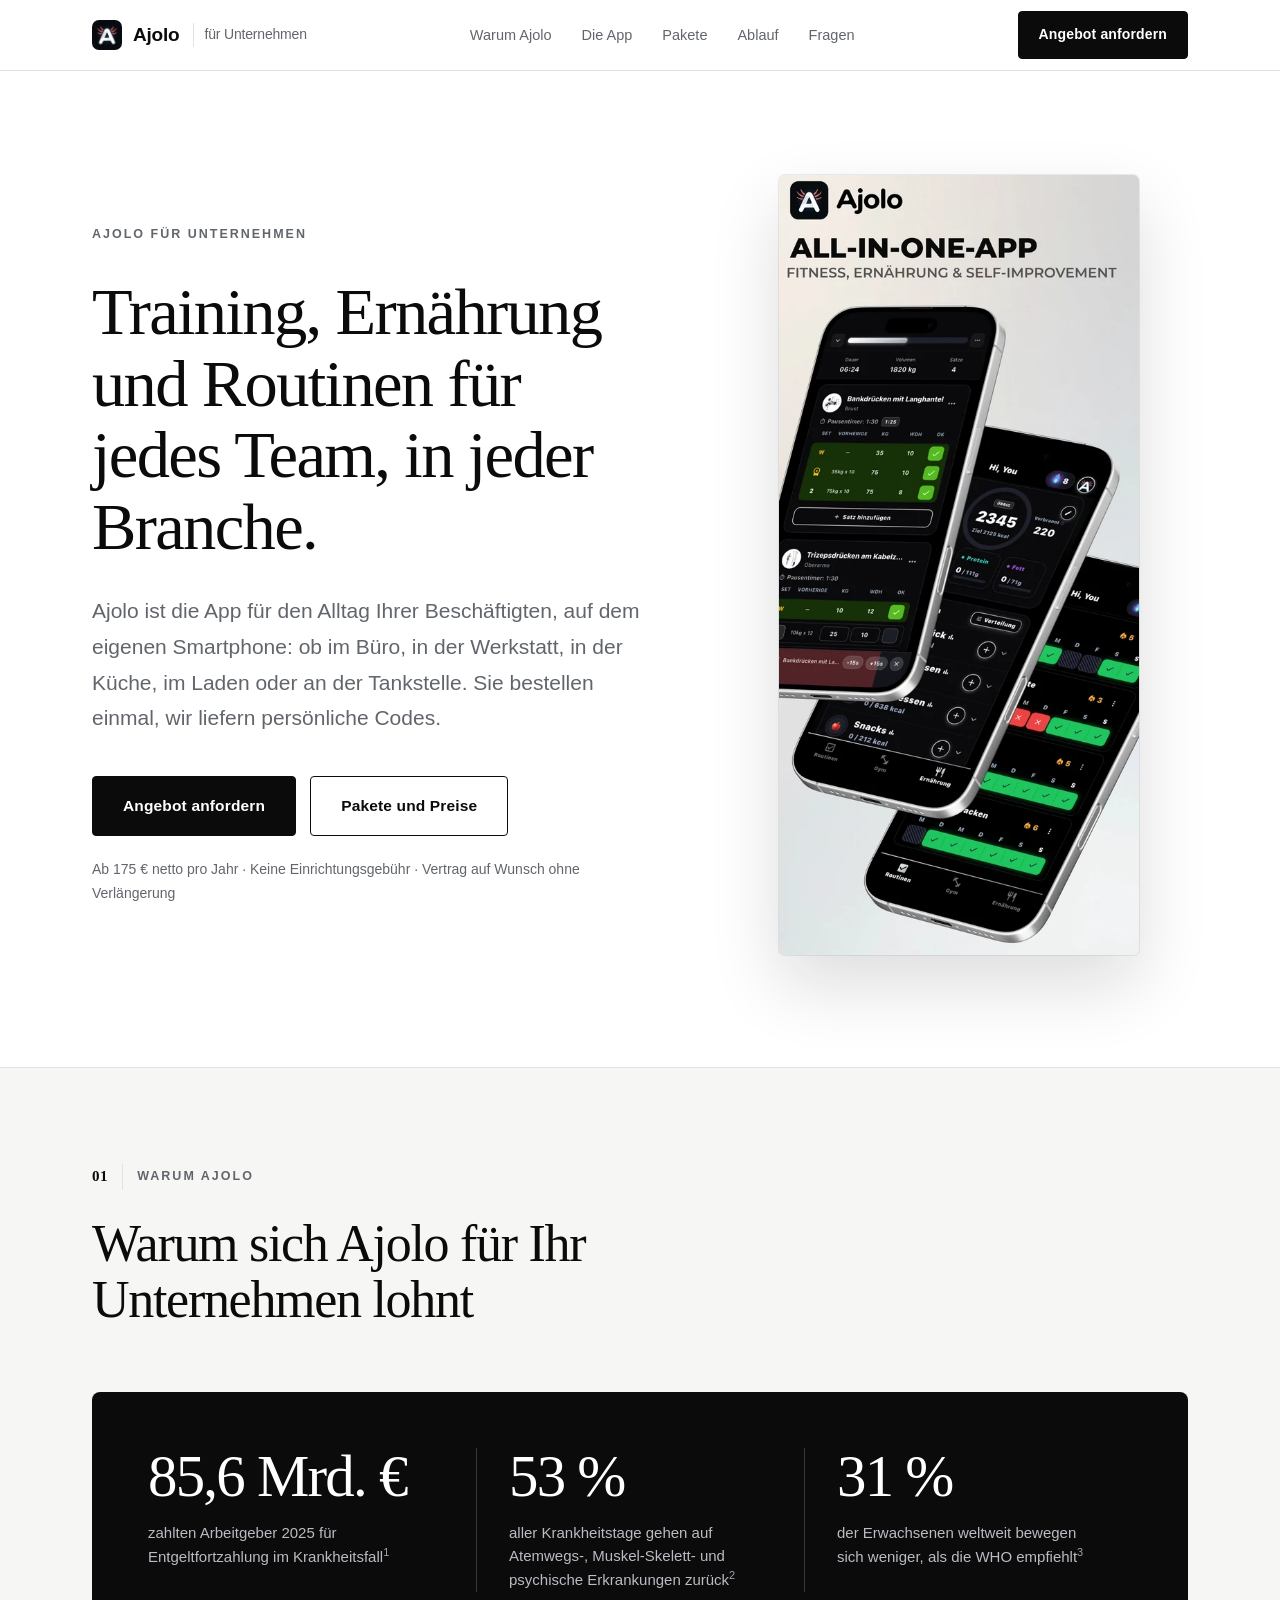
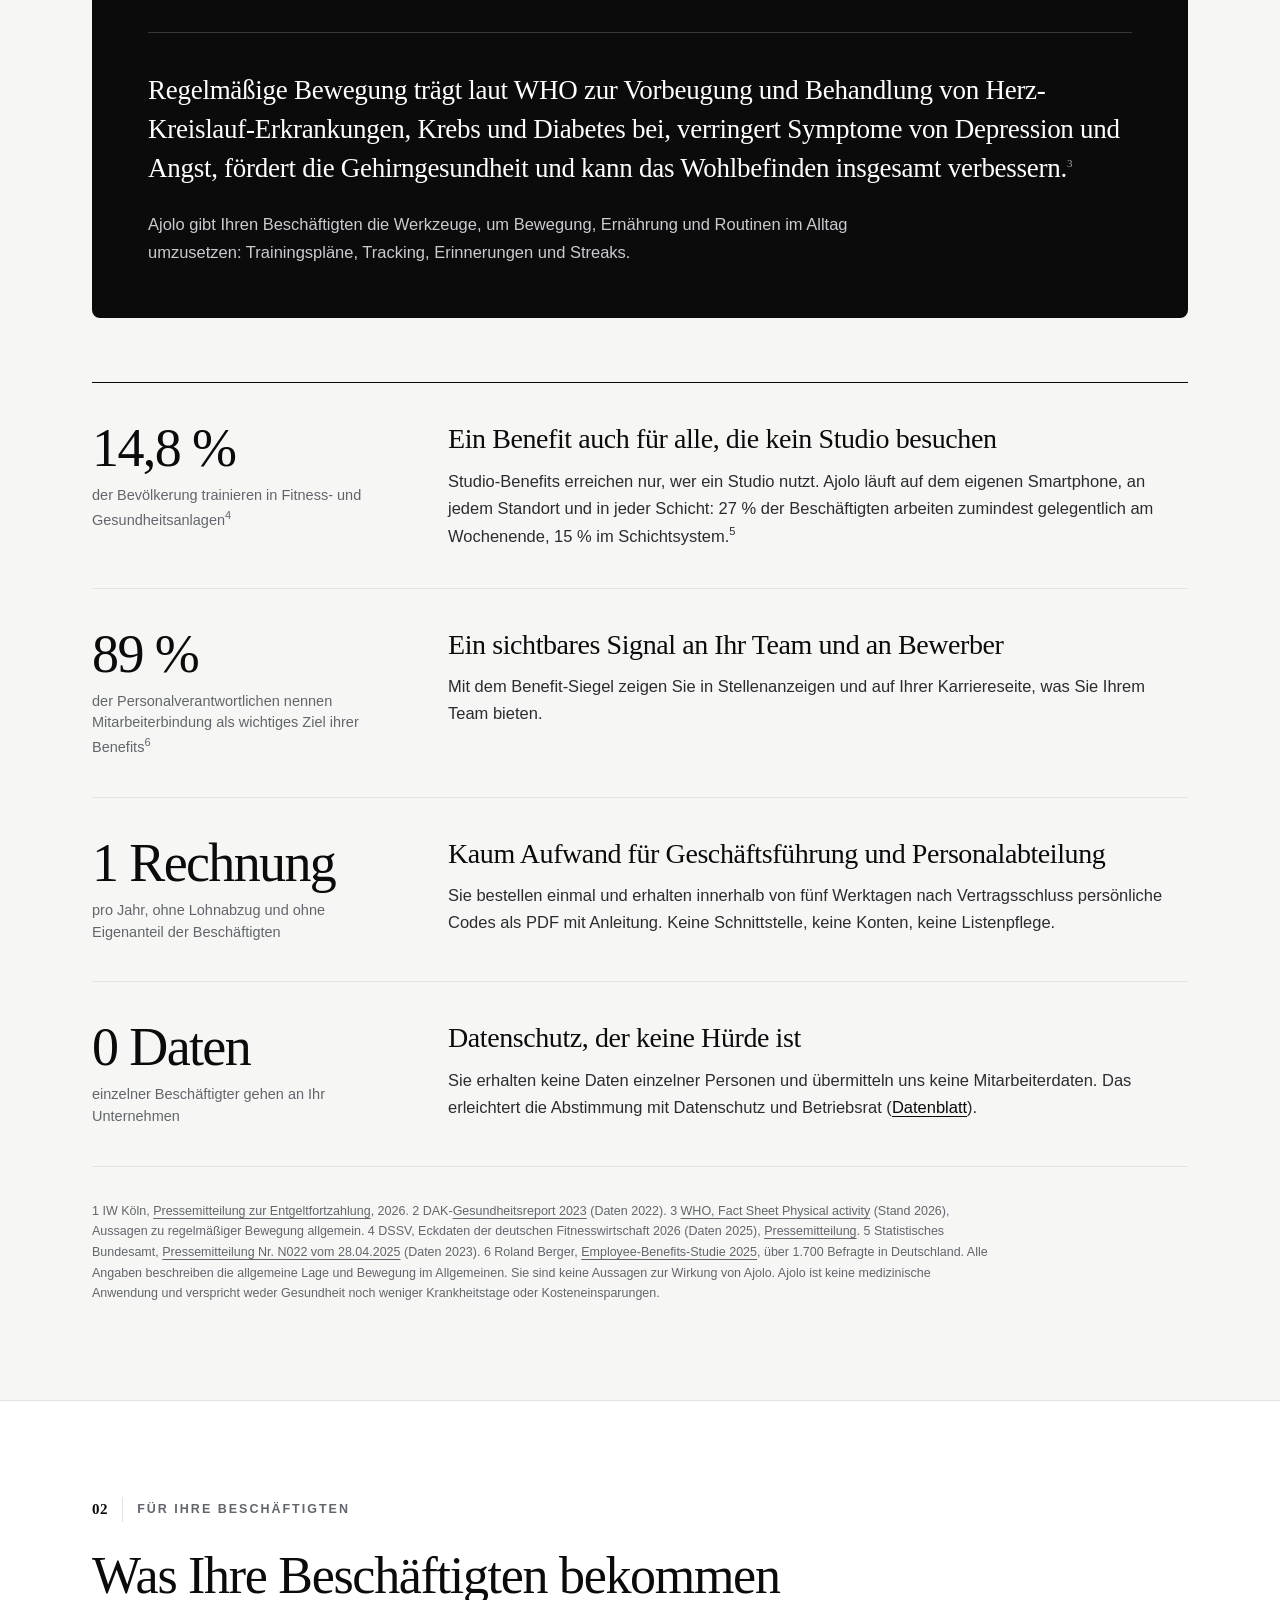
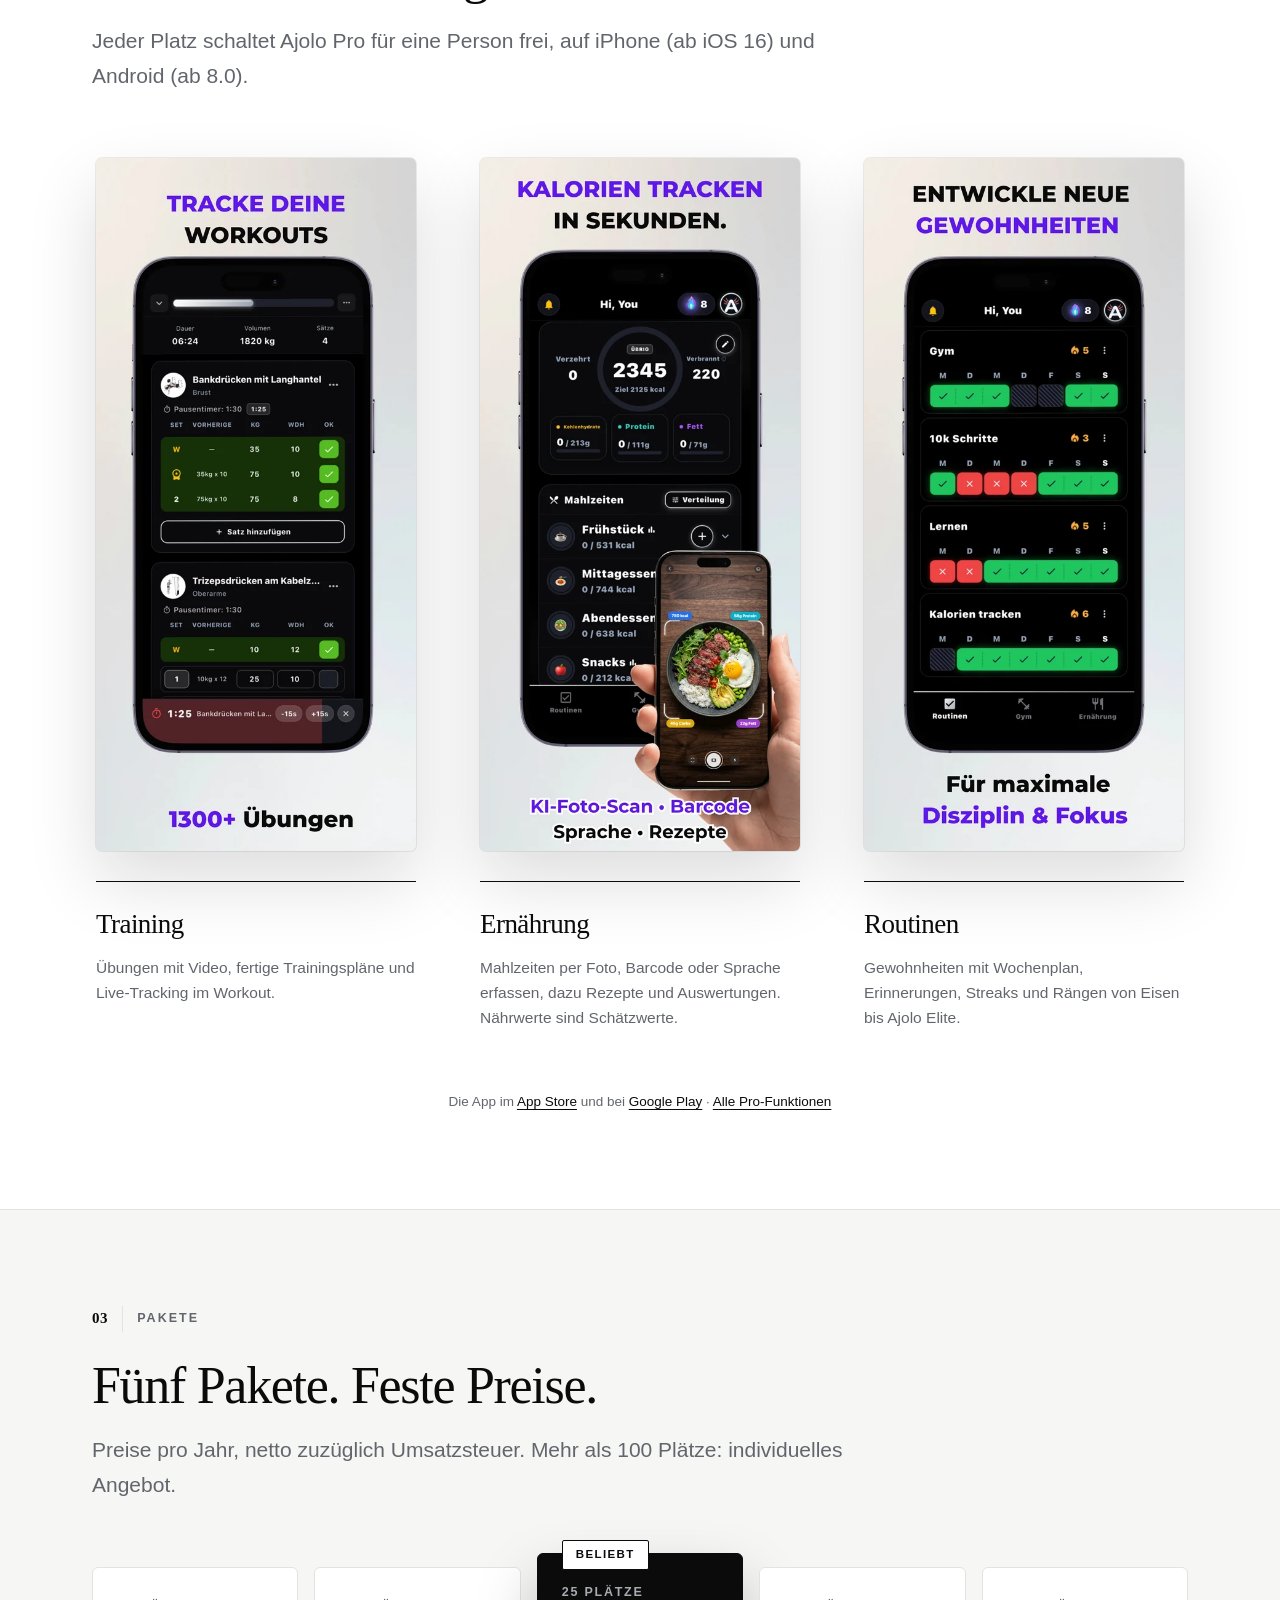
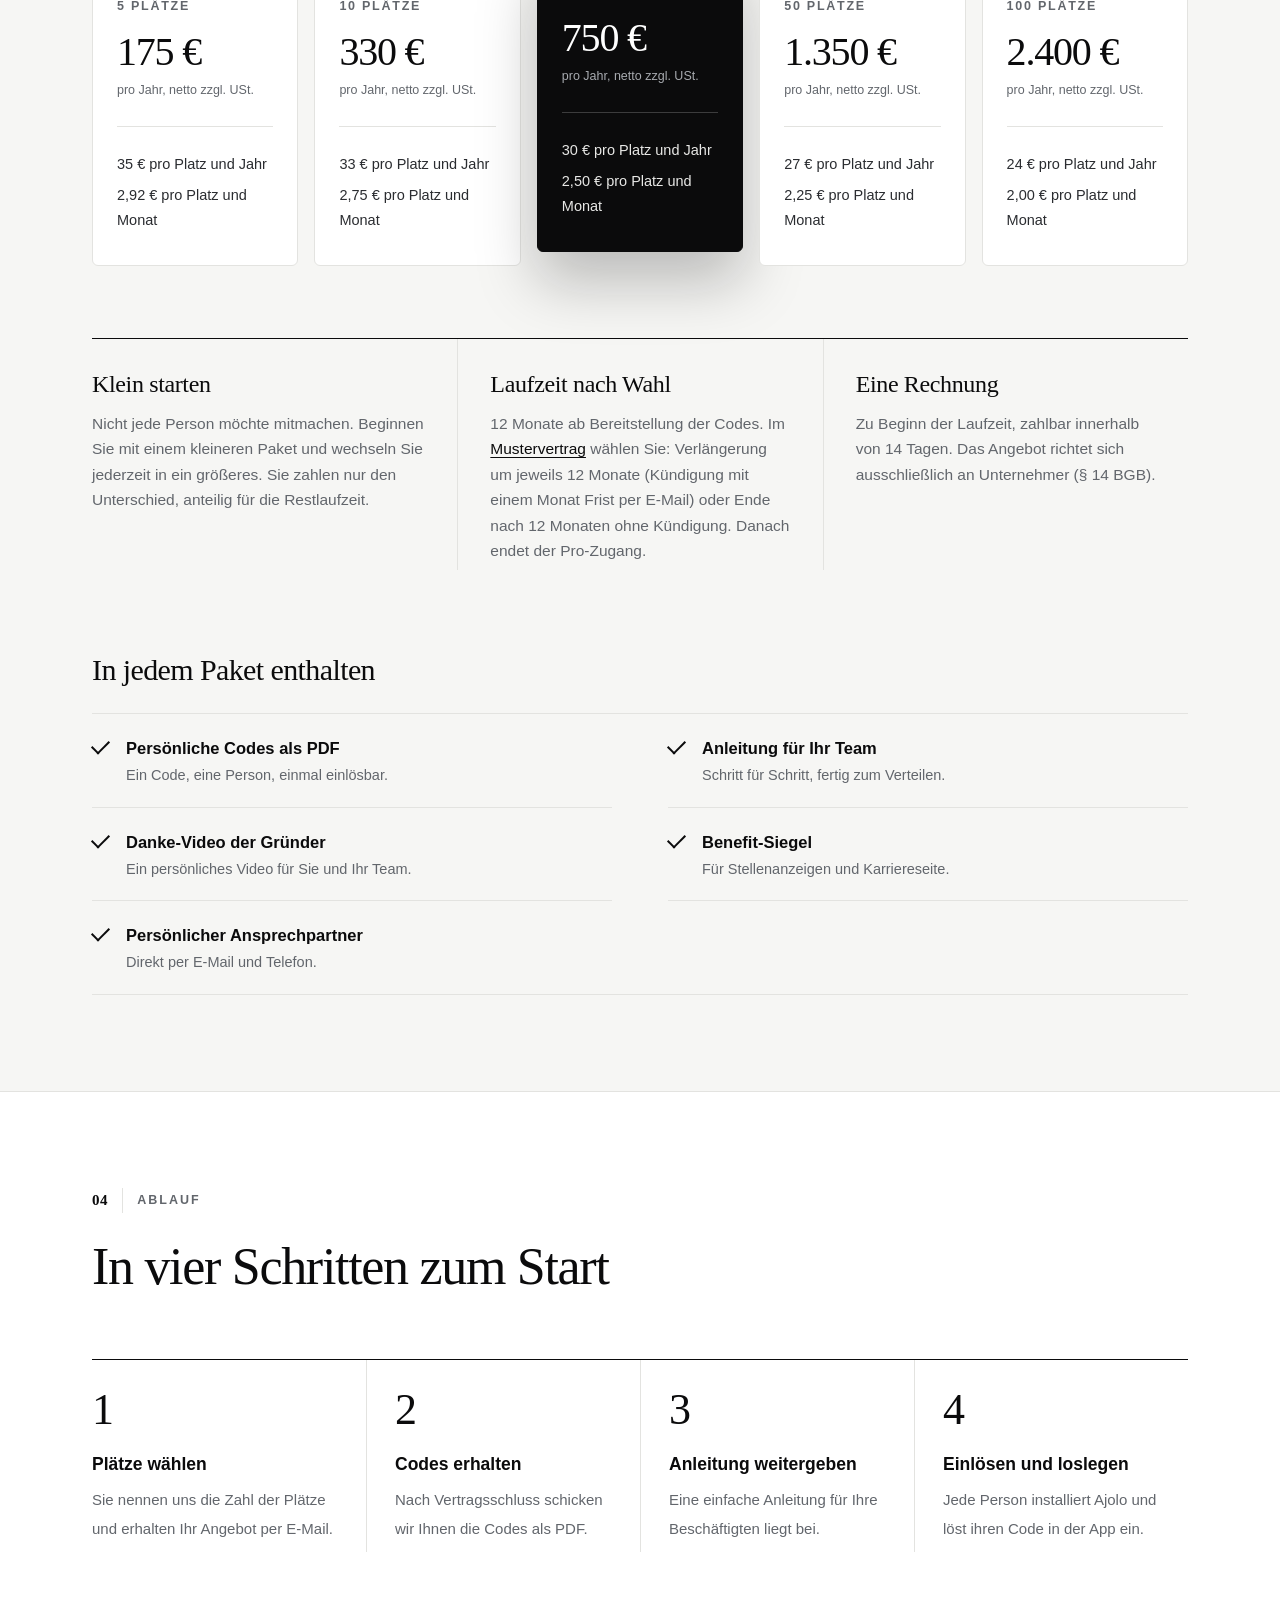
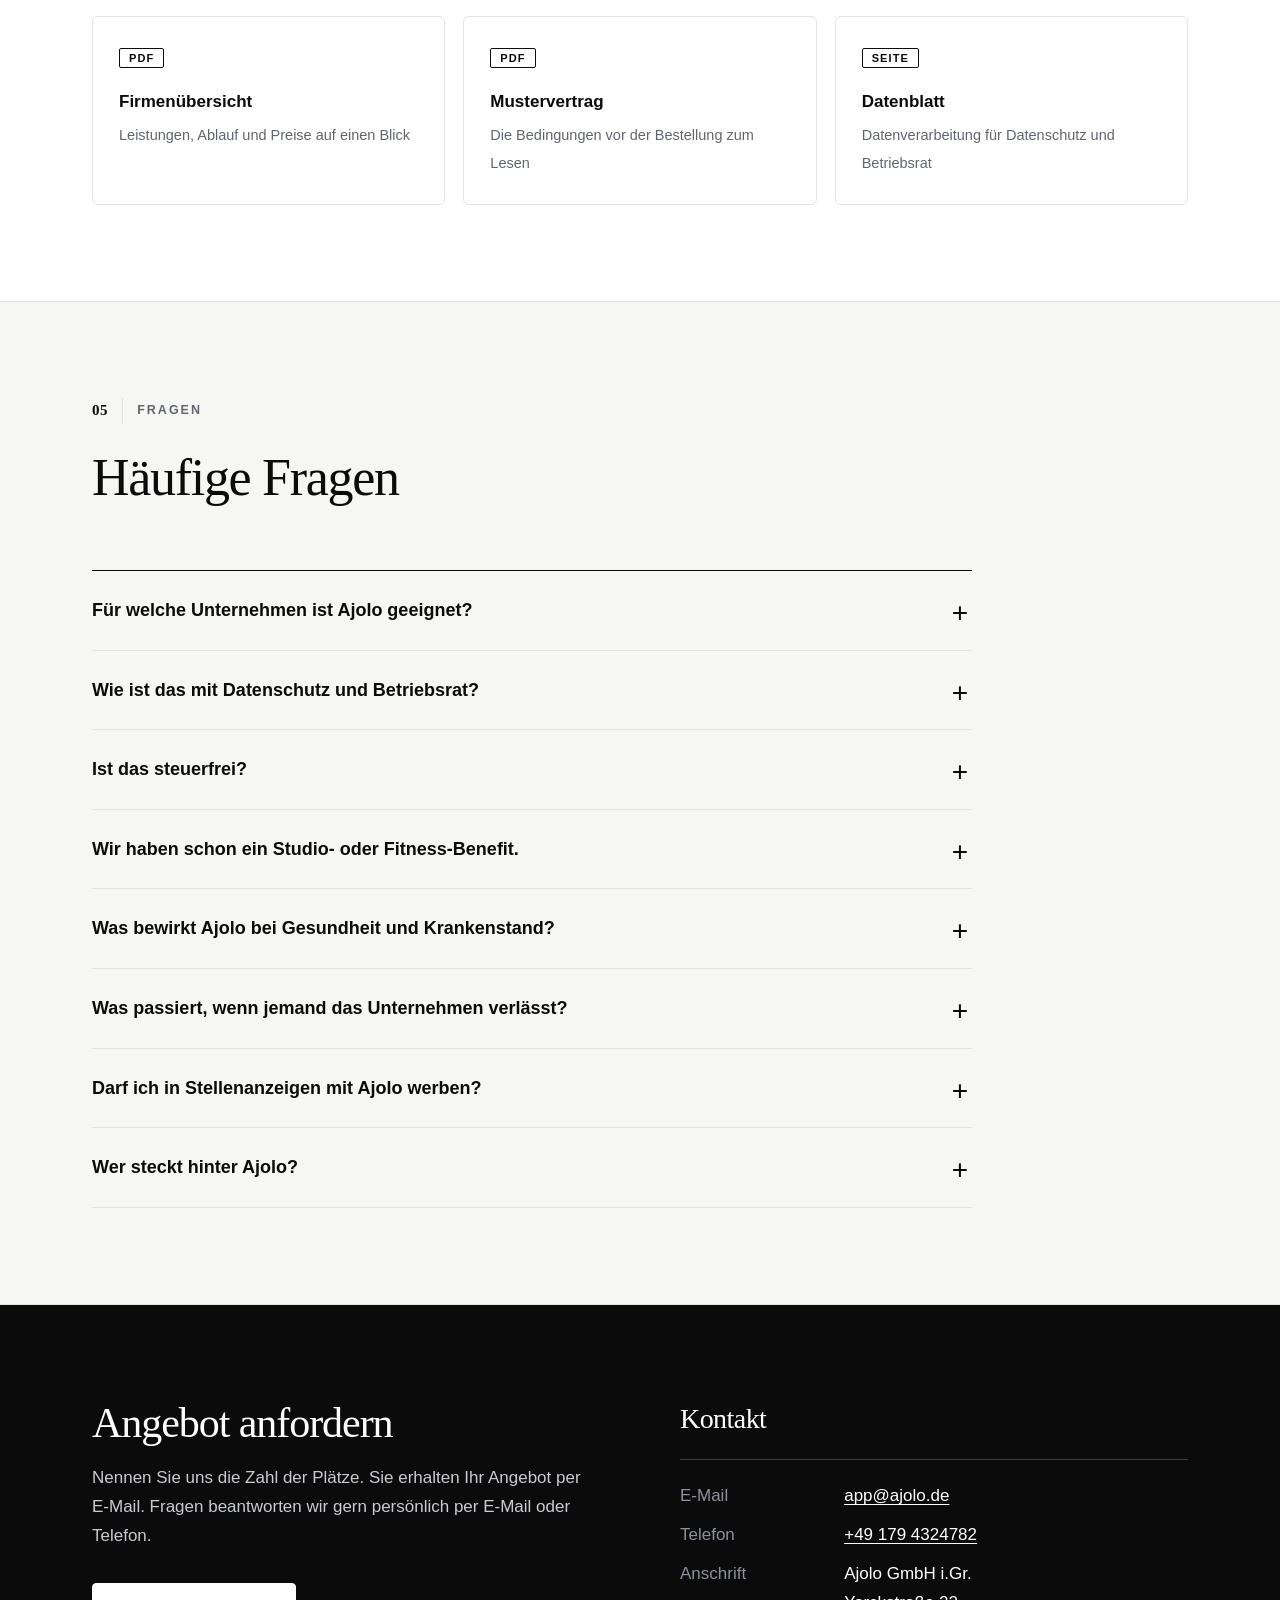
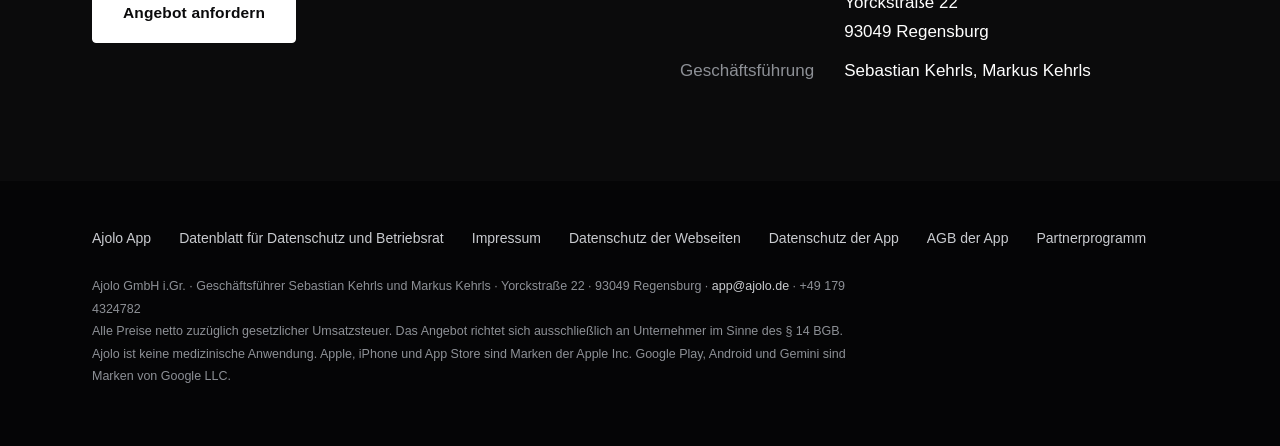
==== commit dce48d85: "Firmenseite V8: WHO-Angabe praezisiert (weltweit), keine Zusage zur persoenlichen Vorstellung" ====
--- a/index.html
+++ b/index.html
@@ -9,7 +9,7 @@
 <meta property="og:url" content="https://firmen.ajolo.de/"><meta property="og:image" content="https://firmen.ajolo.de/assets/og_firmen.jpg">
 <meta name="twitter:card" content="summary_large_image">
 <link rel="icon" href="/assets/favicon.ico" sizes="any"><link rel="icon" type="image/png" href="/assets/favicon-32.png"><link rel="apple-touch-icon" href="/assets/apple-touch-icon.png">
-<link rel="stylesheet" href="/assets/firmen.css?v=14">
+<link rel="stylesheet" href="/assets/firmen.css?v=15">
 </head><body><a class="skip" href="#main">Zum Inhalt</a><header><div class="wrap nav"><a class="brand" href="/"><img src="/assets/ajolo_icon_256.png" width="30" height="30" alt="">Ajolo<span>für Unternehmen</span></a>
 <nav class="links" aria-label="Hauptmenü"><a href="/#gruende">Warum Ajolo</a><a href="/#app">Die App</a><a href="/#pakete">Pakete</a><a href="/#ablauf">Ablauf</a><a href="/#faq">Fragen</a></nav><a class="btn sm" href="mailto:app@ajolo.de?subject=Anfrage%20Ajolo%20f%C3%BCr%20Unternehmen&body=Guten%20Tag%2C%0A%0Awir%20interessieren%20uns%20f%C3%BCr%20Ajolo%20Pro%20f%C3%BCr%20unser%20Team.%0A%0AFirma%3A%0AAnsprechperson%3A%0AGew%C3%BCnschte%20Pl%C3%A4tze%3A%0ATelefon%20%28optional%29%3A%0A%0AViele%20Gr%C3%BC%C3%9Fe">Angebot anfordern</a></div></header><main id="main"><section class="hero"><div class="wrap hero-grid"><div class="hero-copy">
 <p class="eyebrow">Ajolo für Unternehmen</p>
@@ -25,7 +25,7 @@
 <div class="stats">
 <div><b>85,6 Mrd. €</b><span>zahlten Arbeitgeber 2025 für Entgeltfortzahlung im Krankheitsfall<sup>1</sup></span></div>
 <div><b>53 %</b><span>aller Krankheitstage gehen auf Atemwegs-, Muskel-Skelett- und psychische Erkrankungen zurück<sup>2</sup></span></div>
-<div><b>31 %</b><span>der Erwachsenen bewegen sich weniger, als die WHO empfiehlt<sup>3</sup></span></div>
+<div><b>31 %</b><span>der Erwachsenen weltweit bewegen sich weniger, als die WHO empfiehlt<sup>3</sup></span></div>
 </div>
 <p class="who2">Regelmäßige Bewegung trägt laut WHO zur Vorbeugung und Behandlung von Herz-Kreislauf-Erkrankungen, Krebs und Diabetes bei, verringert Symptome von Depression und Angst, fördert die Gehirngesundheit und kann das Wohlbefinden insgesamt verbessern.<sup>3</sup></p>
 <p class="bridge">Ajolo gibt Ihren Beschäftigten die Werkzeuge, um Bewegung, Ernährung und Routinen im Alltag umzusetzen: Trainingspläne, Tracking, Erinnerungen und Streaks.</p>
@@ -72,7 +72,7 @@
 <details><summary>Wer steckt hinter Ajolo?</summary><p>Die Ajolo GmbH i.Gr. in Regensburg, Geschäftsführer sind Sebastian und Markus Kehrls. Die App gibt es im <a href="https://apps.apple.com/app/id6806333157" rel="noopener">App Store</a> und bei <a href="https://play.google.com/store/apps/details?id=com.ajolo.app" rel="noopener">Google Play</a>. Die Eintragung im Handelsregister ist beantragt. Referenzkunden nennen wir erst, wenn sie zugestimmt haben.</p></details>
 </div></div></section>
 
-<section class="contact" id="kontakt"><div class="wrap two"><div><h2>Angebot anfordern</h2><p>Nennen Sie uns die Zahl der Plätze. Sie erhalten Ihr Angebot per E-Mail. Wir sitzen in Regensburg und stellen Ajolo Ihnen auf Wunsch gern persönlich vor.</p>
+<section class="contact" id="kontakt"><div class="wrap two"><div><h2>Angebot anfordern</h2><p>Nennen Sie uns die Zahl der Plätze. Sie erhalten Ihr Angebot per E-Mail. Fragen beantworten wir gern persönlich per E-Mail oder Telefon.</p>
 <p class="btns"><a class="btn inv" href="mailto:app@ajolo.de?subject=Anfrage%20Ajolo%20f%C3%BCr%20Unternehmen&body=Guten%20Tag%2C%0A%0Awir%20interessieren%20uns%20f%C3%BCr%20Ajolo%20Pro%20f%C3%BCr%20unser%20Team.%0A%0AFirma%3A%0AAnsprechperson%3A%0AGew%C3%BCnschte%20Pl%C3%A4tze%3A%0ATelefon%20%28optional%29%3A%0A%0AViele%20Gr%C3%BC%C3%9Fe">Angebot anfordern</a></p></div>
 <div><h3 class="h3l">Kontakt</h3><dl><dt>E-Mail</dt><dd><a href="mailto:app@ajolo.de">app@ajolo.de</a></dd><dt>Telefon</dt><dd><a href="tel:+491794324782">+49 179 4324782</a></dd><dt>Anschrift</dt><dd>Ajolo GmbH i.Gr.<br>Yorckstraße 22<br>93049 Regensburg</dd><dt>Geschäftsführung</dt><dd>Sebastian Kehrls, Markus Kehrls</dd></dl></div></div></section><script>
 document.documentElement.className+=' js';
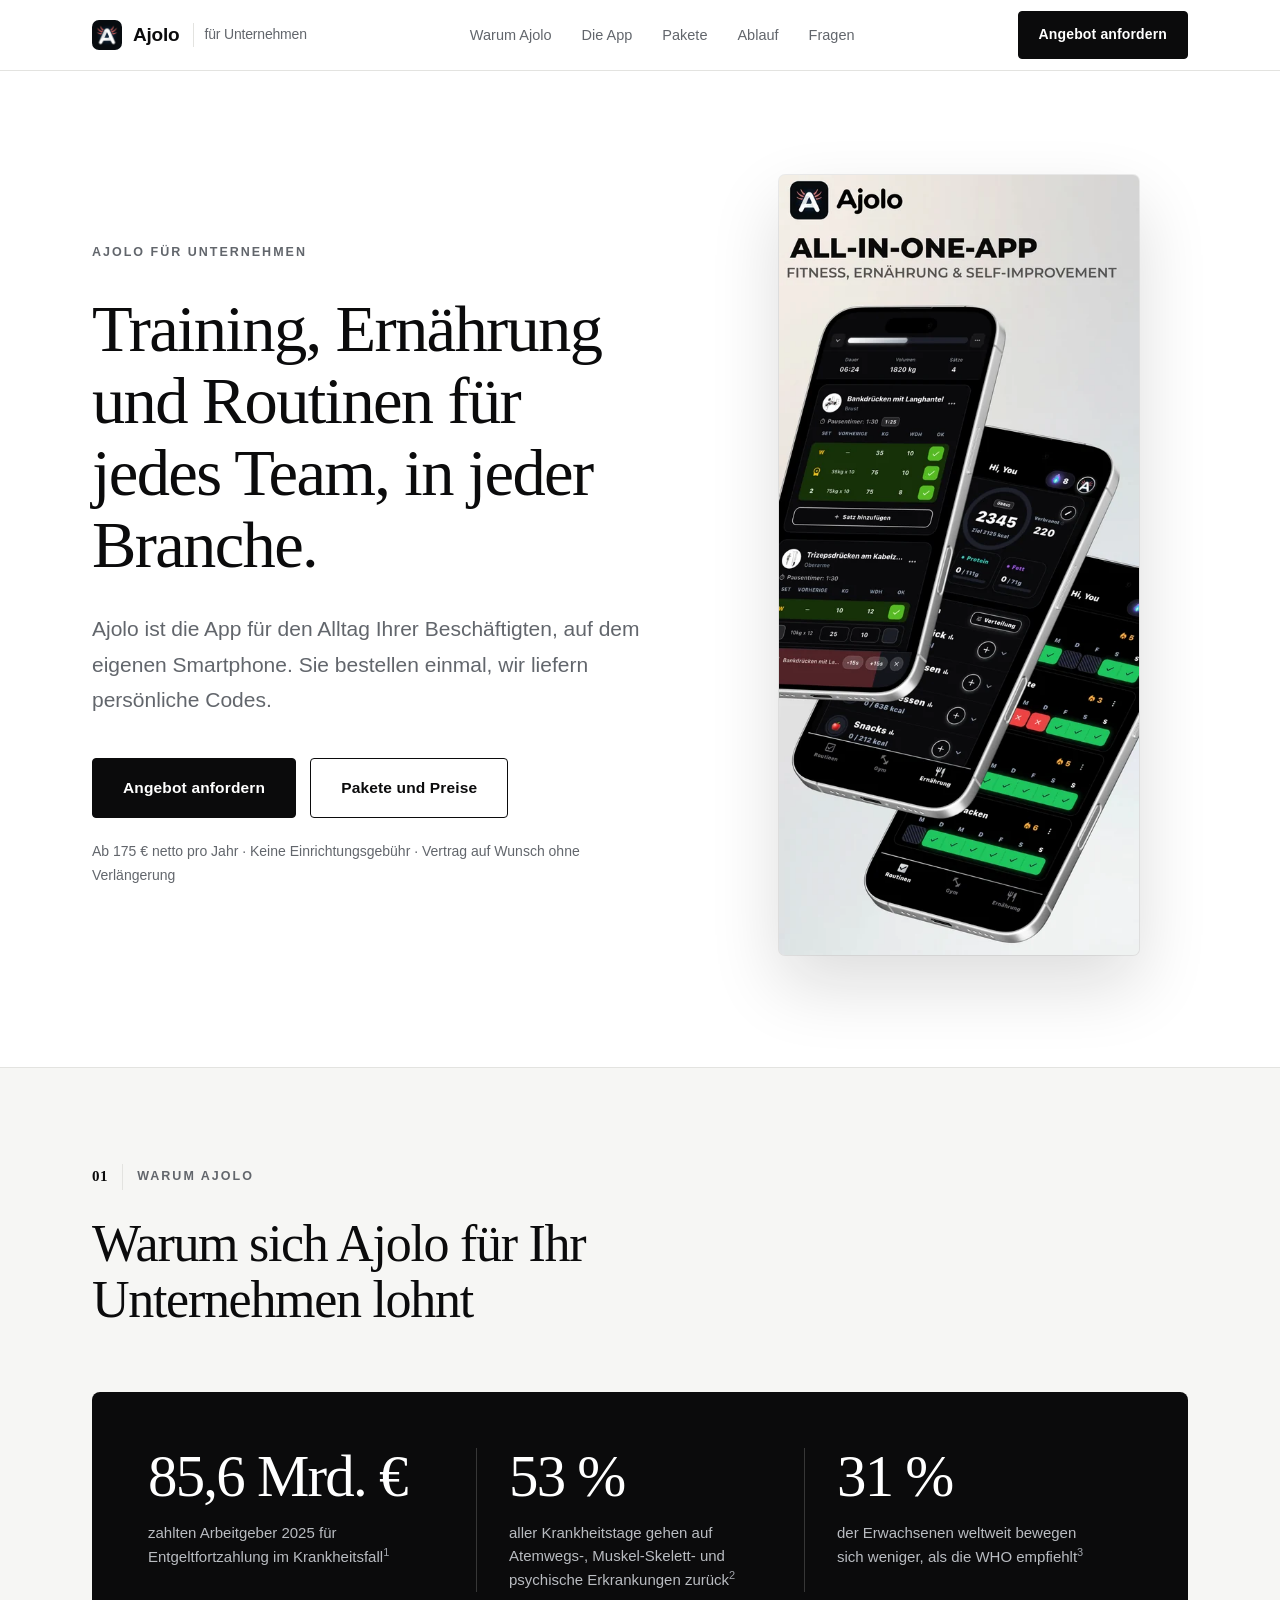
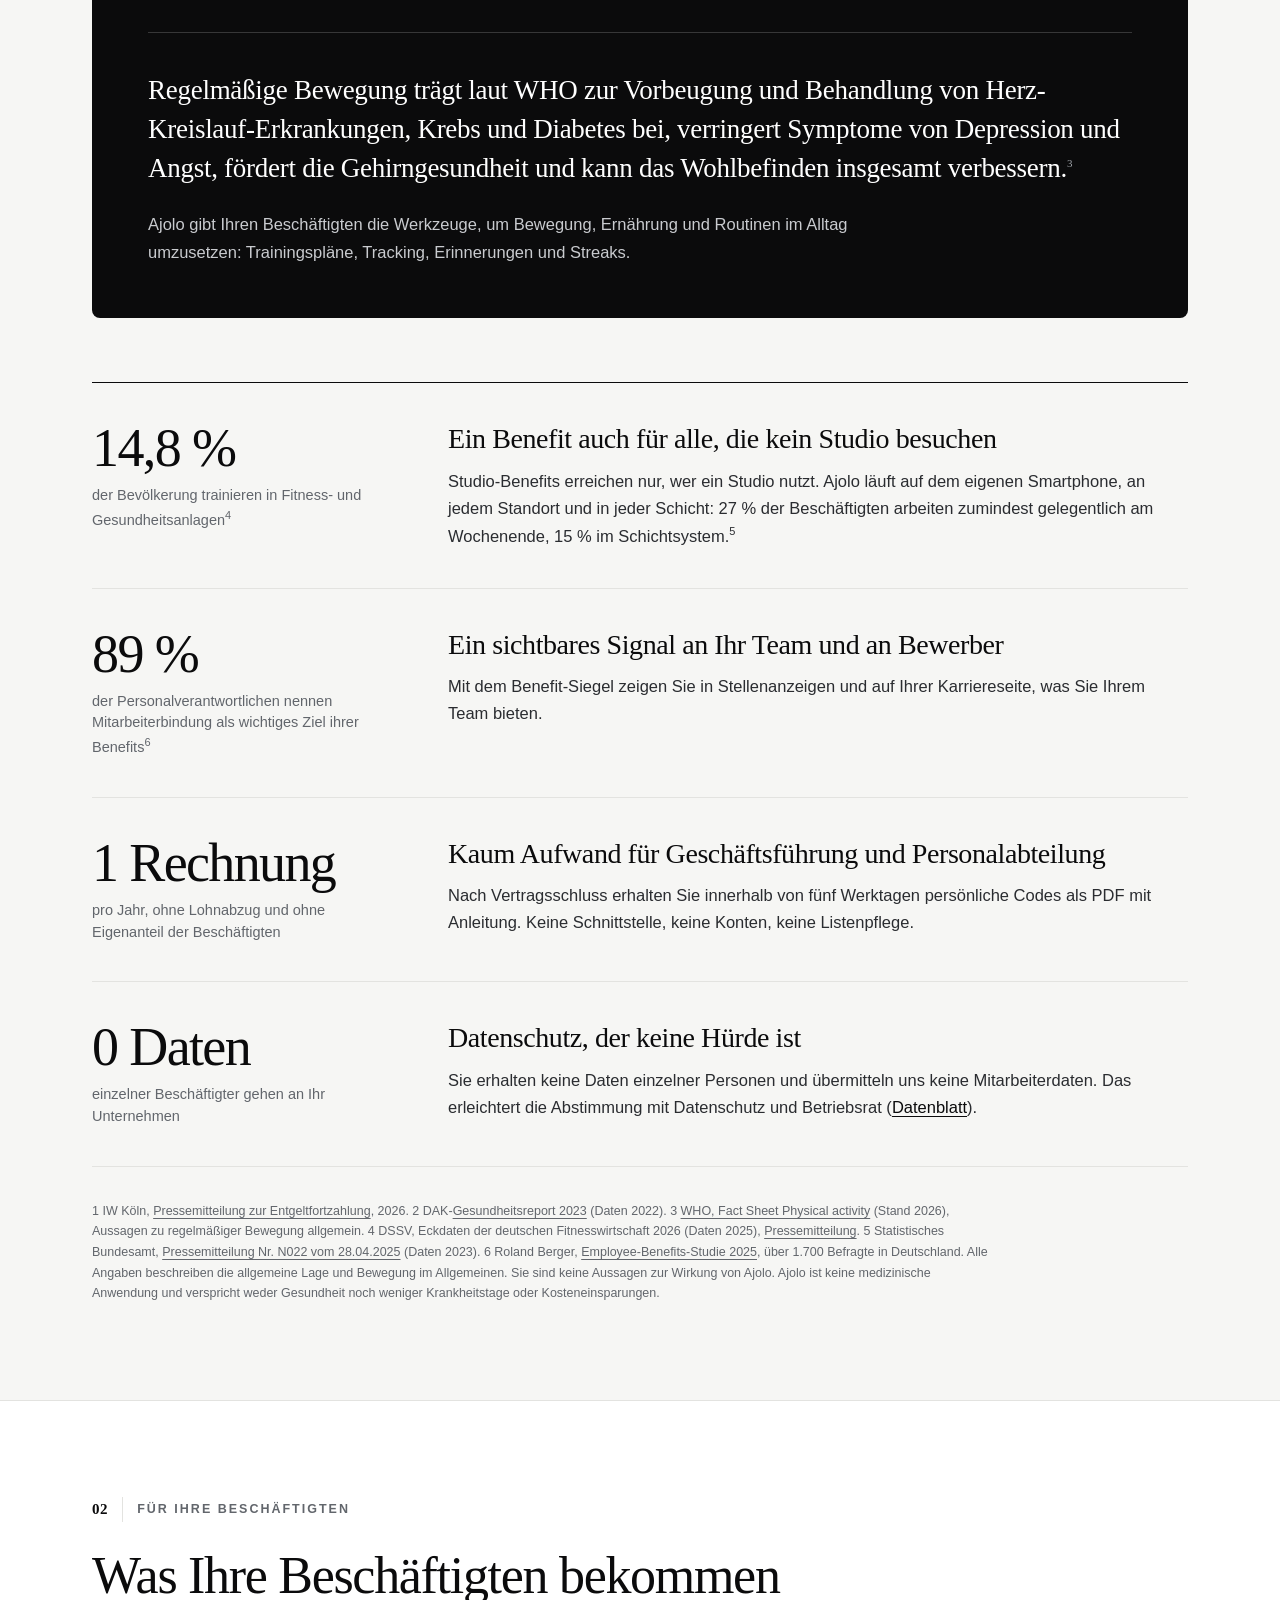
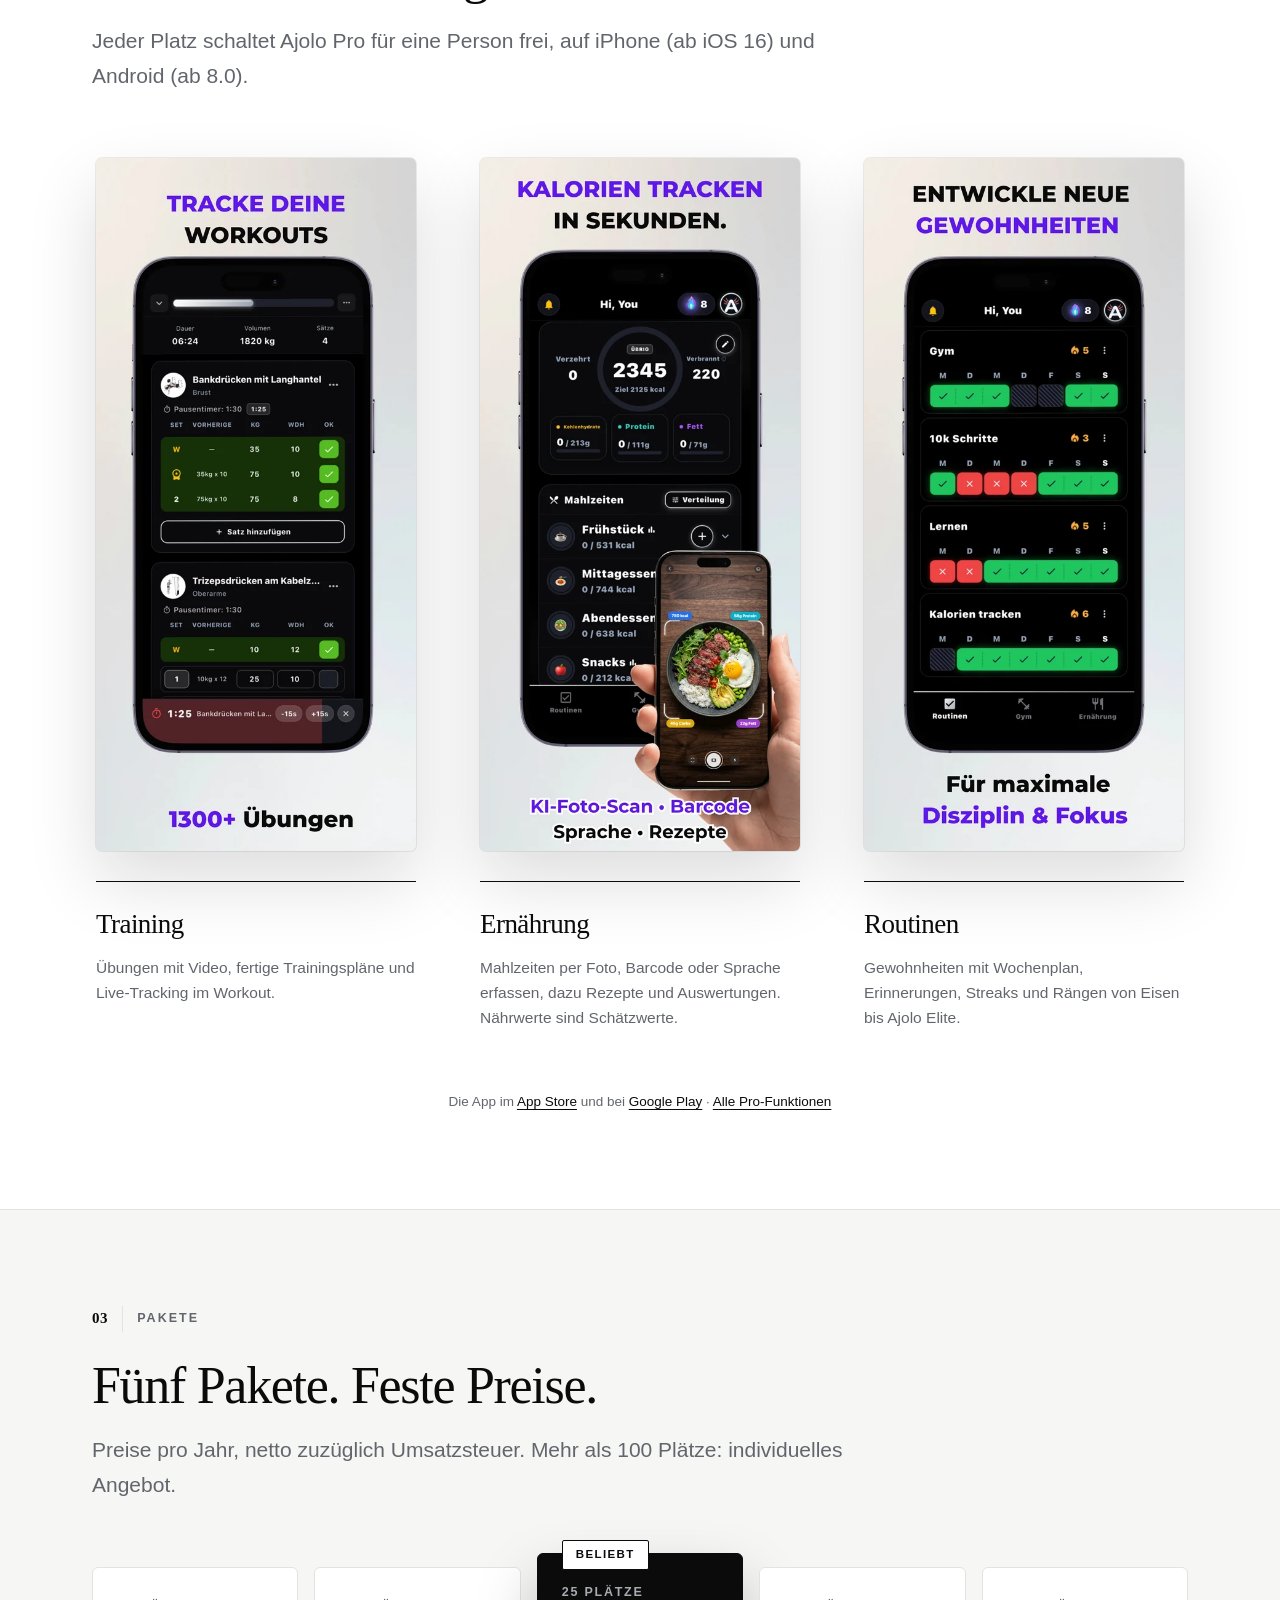
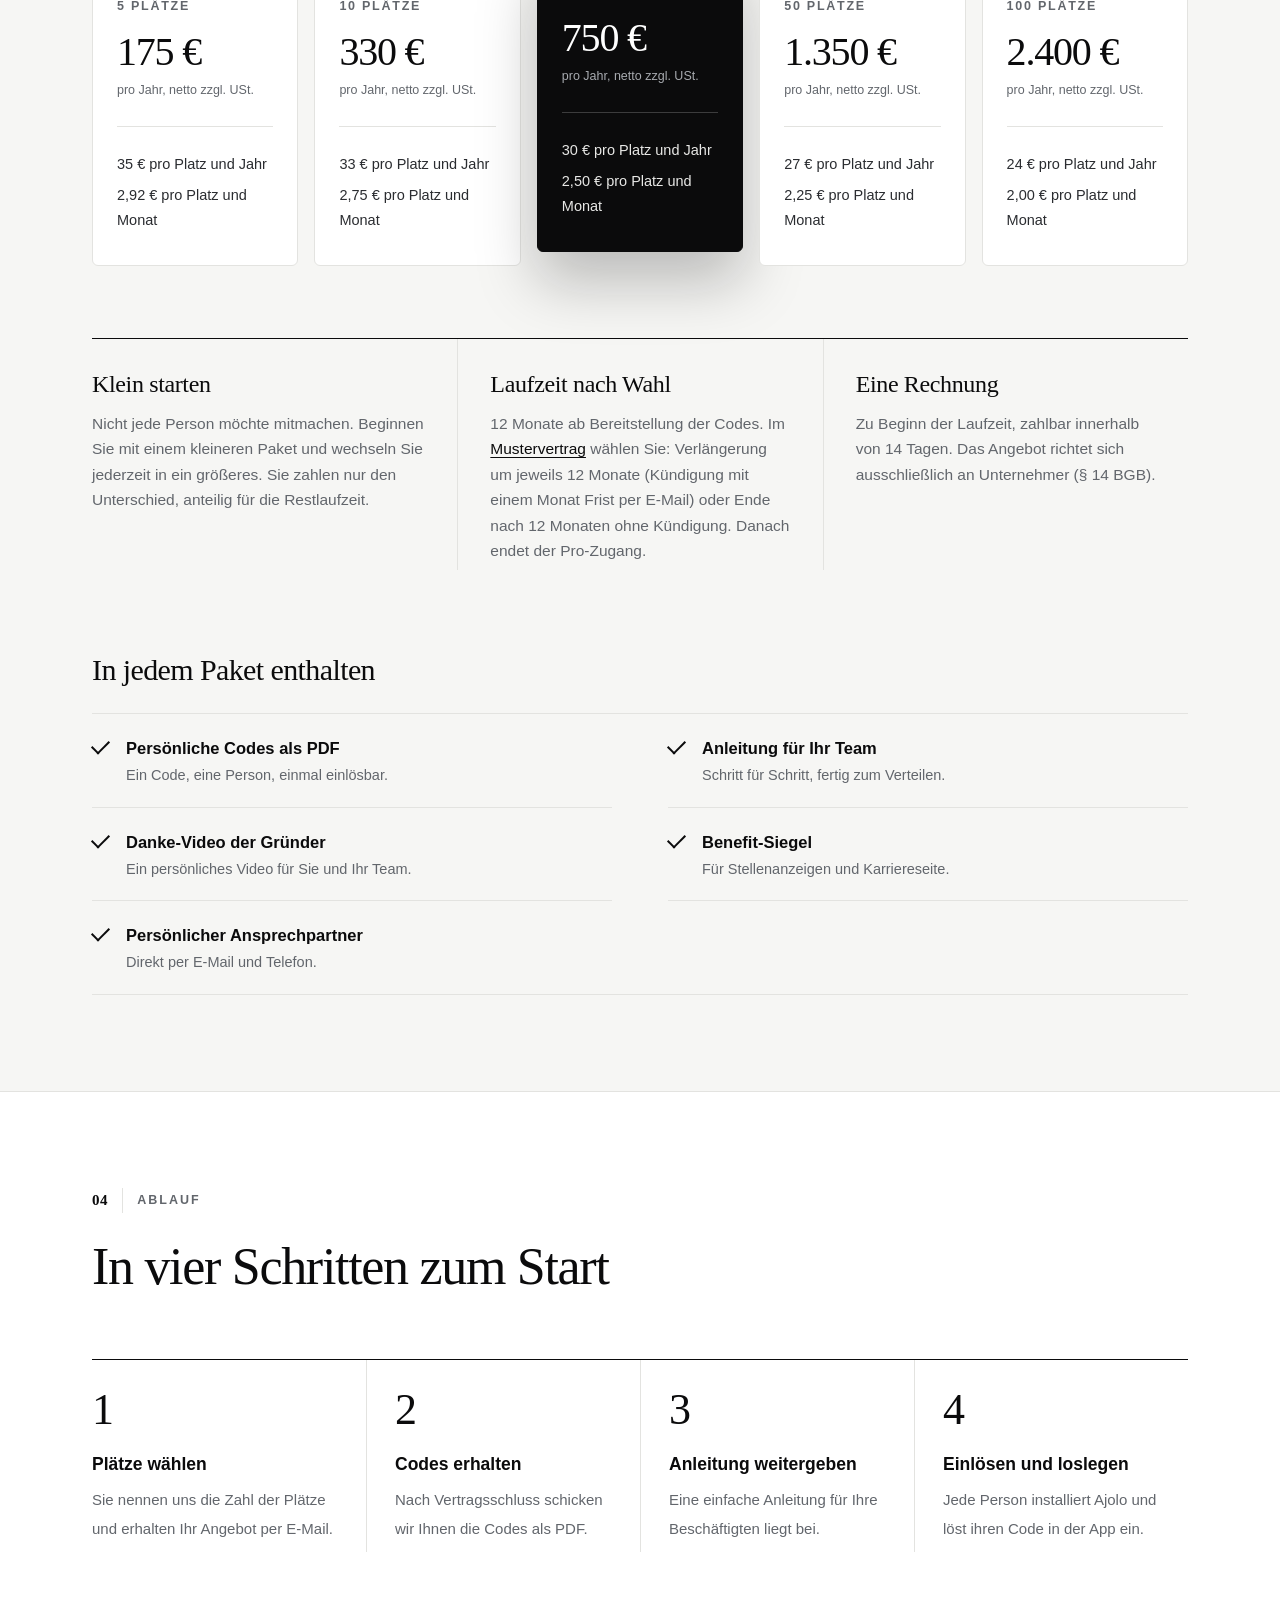
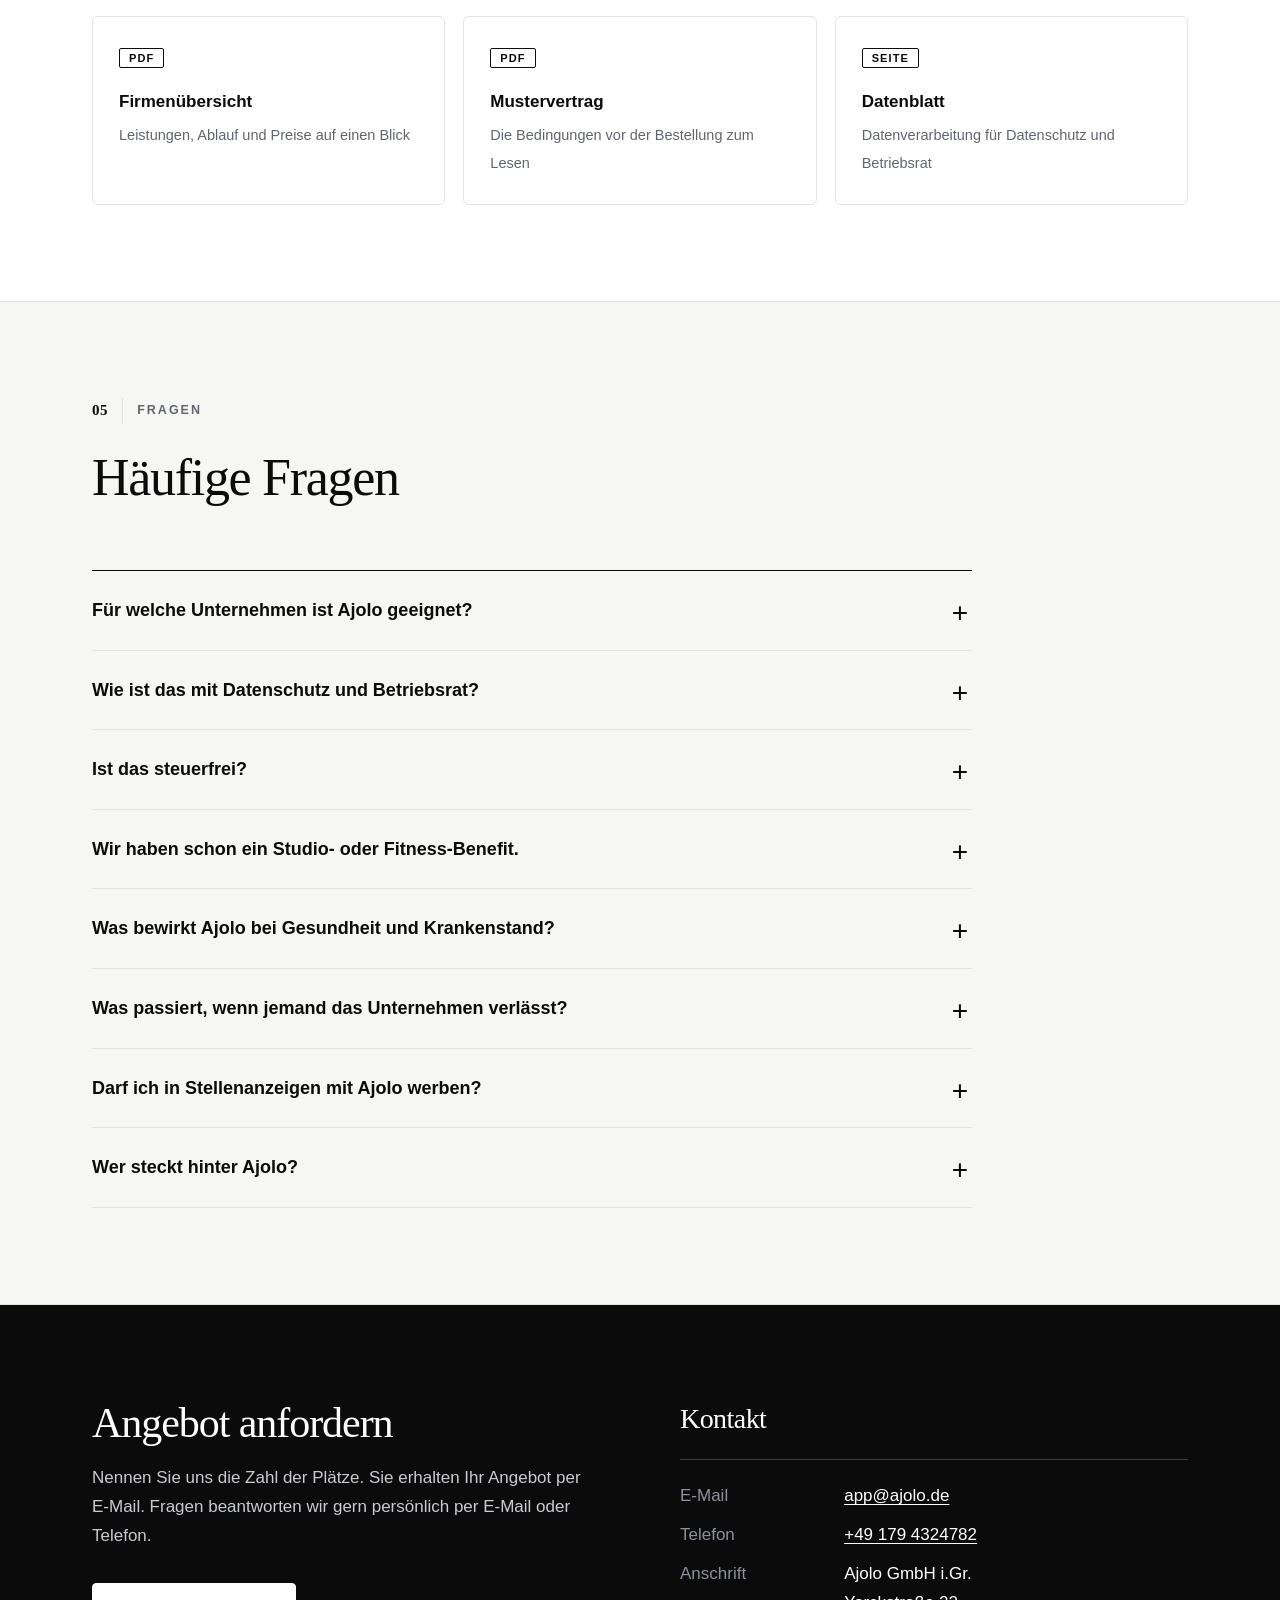
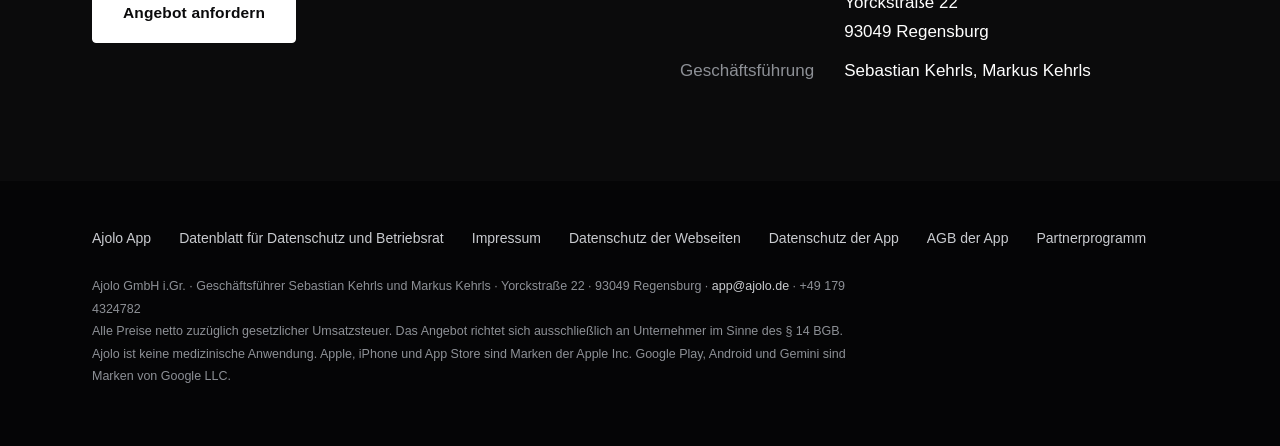
==== commit af2aa3a5: "Firmenseite V9: Branchenbeispiele neutral formuliert, Doppelungen entfernt" ====
--- a/index.html
+++ b/index.html
@@ -9,12 +9,12 @@
 <meta property="og:url" content="https://firmen.ajolo.de/"><meta property="og:image" content="https://firmen.ajolo.de/assets/og_firmen.jpg">
 <meta name="twitter:card" content="summary_large_image">
 <link rel="icon" href="/assets/favicon.ico" sizes="any"><link rel="icon" type="image/png" href="/assets/favicon-32.png"><link rel="apple-touch-icon" href="/assets/apple-touch-icon.png">
-<link rel="stylesheet" href="/assets/firmen.css?v=15">
+<link rel="stylesheet" href="/assets/firmen.css?v=16">
 </head><body><a class="skip" href="#main">Zum Inhalt</a><header><div class="wrap nav"><a class="brand" href="/"><img src="/assets/ajolo_icon_256.png" width="30" height="30" alt="">Ajolo<span>für Unternehmen</span></a>
 <nav class="links" aria-label="Hauptmenü"><a href="/#gruende">Warum Ajolo</a><a href="/#app">Die App</a><a href="/#pakete">Pakete</a><a href="/#ablauf">Ablauf</a><a href="/#faq">Fragen</a></nav><a class="btn sm" href="mailto:app@ajolo.de?subject=Anfrage%20Ajolo%20f%C3%BCr%20Unternehmen&body=Guten%20Tag%2C%0A%0Awir%20interessieren%20uns%20f%C3%BCr%20Ajolo%20Pro%20f%C3%BCr%20unser%20Team.%0A%0AFirma%3A%0AAnsprechperson%3A%0AGew%C3%BCnschte%20Pl%C3%A4tze%3A%0ATelefon%20%28optional%29%3A%0A%0AViele%20Gr%C3%BC%C3%9Fe">Angebot anfordern</a></div></header><main id="main"><section class="hero"><div class="wrap hero-grid"><div class="hero-copy">
 <p class="eyebrow">Ajolo für Unternehmen</p>
 <h1>Training, Ernährung und Routinen für jedes Team, in jeder Branche.</h1>
-<p class="lead">Ajolo ist die App für den Alltag Ihrer Beschäftigten, auf dem eigenen Smartphone: ob im Büro, in der Werkstatt, in der Küche, im Laden oder an der Tankstelle. Sie bestellen einmal, wir liefern persönliche Codes.</p>
+<p class="lead">Ajolo ist die App für den Alltag Ihrer Beschäftigten, auf dem eigenen Smartphone. Sie bestellen einmal, wir liefern persönliche Codes.</p>
 <div class="cta-row"><a class="btn" href="mailto:app@ajolo.de?subject=Anfrage%20Ajolo%20f%C3%BCr%20Unternehmen&body=Guten%20Tag%2C%0A%0Awir%20interessieren%20uns%20f%C3%BCr%20Ajolo%20Pro%20f%C3%BCr%20unser%20Team.%0A%0AFirma%3A%0AAnsprechperson%3A%0AGew%C3%BCnschte%20Pl%C3%A4tze%3A%0ATelefon%20%28optional%29%3A%0A%0AViele%20Gr%C3%BC%C3%9Fe">Angebot anfordern</a><a class="btn ghost" href="#pakete">Pakete und Preise</a></div>
 <p class="micro">Ab 175 € netto pro Jahr · Keine Einrichtungsgebühr · Vertrag auf Wunsch ohne Verlängerung</p>
 </div><div class="hero-art"><div class="cv"><img src="/assets/canva_1_s.webp?v=4" srcset="/assets/canva_1_s.webp?v=4 520w, /assets/canva_1.webp?v=4 900w" sizes="(max-width:860px) 80vw, 320px" width="900" height="1950" alt="Die Ajolo-App auf drei iPhones: Workout, Ernährung und Routinen"></div></div></div></section>
@@ -33,7 +33,7 @@
 <div class="why">
 <article class="rv"><div class="n"><b>14,8 %</b><span>der Bevölkerung trainieren in Fitness- und Gesundheitsanlagen<sup>4</sup></span></div><div class="t"><h3>Ein Benefit auch für alle, die kein Studio besuchen</h3><p>Studio-Benefits erreichen nur, wer ein Studio nutzt. Ajolo läuft auf dem eigenen Smartphone, an jedem Standort und in jeder Schicht: 27 % der Beschäftigten arbeiten zumindest gelegentlich am Wochenende, 15 % im Schichtsystem.<sup>5</sup></p></div></article>
 <article class="rv"><div class="n"><b>89 %</b><span>der Personalverantwortlichen nennen Mitarbeiterbindung als wichtiges Ziel ihrer Benefits<sup>6</sup></span></div><div class="t"><h3>Ein sichtbares Signal an Ihr Team und an Bewerber</h3><p>Mit dem Benefit-Siegel zeigen Sie in Stellenanzeigen und auf Ihrer Karriereseite, was Sie Ihrem Team bieten.</p></div></article>
-<article class="rv"><div class="n"><b>1 Rechnung</b><span>pro Jahr, ohne Lohnabzug und ohne Eigenanteil der Beschäftigten</span></div><div class="t"><h3>Kaum Aufwand für Geschäftsführung und Personalabteilung</h3><p>Sie bestellen einmal und erhalten innerhalb von fünf Werktagen nach Vertragsschluss persönliche Codes als PDF mit Anleitung. Keine Schnittstelle, keine Konten, keine Listenpflege.</p></div></article>
+<article class="rv"><div class="n"><b>1 Rechnung</b><span>pro Jahr, ohne Lohnabzug und ohne Eigenanteil der Beschäftigten</span></div><div class="t"><h3>Kaum Aufwand für Geschäftsführung und Personalabteilung</h3><p>Nach Vertragsschluss erhalten Sie innerhalb von fünf Werktagen persönliche Codes als PDF mit Anleitung. Keine Schnittstelle, keine Konten, keine Listenpflege.</p></div></article>
 <article class="rv"><div class="n"><b>0 Daten</b><span>einzelner Beschäftigter gehen an Ihr Unternehmen</span></div><div class="t"><h3>Datenschutz, der keine Hürde ist</h3><p>Sie erhalten keine Daten einzelner Personen und übermitteln uns keine Mitarbeiterdaten. Das erleichtert die Abstimmung mit Datenschutz und Betriebsrat (<a href="/datenblatt.html">Datenblatt</a>).</p></div></article>
 </div>
 <p class="src">1 IW Köln, <a href="https://www.iwkoeln.de/presse/pressemitteilungen/lohnfortzahlung-unternehmen-zahlten-2025-fast-86-milliarden-an-erkrankte-mitarbeiter.html" rel="noopener">Pressemitteilung zur Entgeltfortzahlung</a>, 2026. 2 DAK-<a href="https://www.dak.de/dak/unternehmen/reporte-forschung/gesundheitsreport-2023_34592" rel="noopener">Gesundheitsreport 2023</a> (Daten 2022). 3 <a href="https://www.who.int/news-room/fact-sheets/detail/physical-activity" rel="noopener">WHO, Fact Sheet Physical activity</a> (Stand 2026), Aussagen zu regelmäßiger Bewegung allgemein. 4 DSSV, Eckdaten der deutschen Fitnesswirtschaft 2026 (Daten 2025), <a href="https://www.dssv.de/wp-content/uploads/2026/03/03_18_pm_eckdaten.pdf" rel="noopener">Pressemitteilung</a>. 5 Statistisches Bundesamt, <a href="https://www.destatis.de/DE/Presse/Pressemitteilungen/2025/04/PD25_N022_13.html" rel="noopener">Pressemitteilung Nr. N022 vom 28.04.2025</a> (Daten 2023). 6 Roland Berger, <a href="https://www.rolandberger.com/en/Insights/Publications/Lost-in-the-German-employee-benefits-jungle-Key-market-trends-2025.html" rel="noopener">Employee-Benefits-Studie 2025</a>, über 1.700 Befragte in Deutschland. Alle Angaben beschreiben die allgemeine Lage und Bewegung im Allgemeinen. Sie sind keine Aussagen zur Wirkung von Ajolo. Ajolo ist keine medizinische Anwendung und verspricht weder Gesundheit noch weniger Krankheitstage oder Kosteneinsparungen.</p></div></section>
@@ -62,7 +62,7 @@
 <div class="docs rv"><a href="/downloads/Ajolo_Firmenuebersicht.pdf"><i>PDF</i><b>Firmenübersicht</b><span>Leistungen, Ablauf und Preise auf einen Blick</span></a><a href="/downloads/Ajolo_Firmenvertrag_Muster.pdf"><i>PDF</i><b>Mustervertrag</b><span>Die Bedingungen vor der Bestellung zum Lesen</span></a><a href="/datenblatt.html"><i>SEITE</i><b>Datenblatt</b><span>Datenverarbeitung für Datenschutz und Betriebsrat</span></a></div></div></section>
 
 <section class="tint" id="faq"><div class="wrap"><div class="head rv"><p class="eyebrow"><i>05</i>Fragen</p><h2>Häufige Fragen</h2></div><div class="faq">
-<details><summary>Für welche Unternehmen ist Ajolo geeignet?</summary><p>Für Unternehmen jeder Branche und Größe ab 5 Plätzen, zum Beispiel Handwerk, Gastronomie, Handel, Logistik, Pflege, Büro oder Tankstellen. Das Angebot richtet sich an Unternehmer (§ 14 BGB).</p></details>
+<details><summary>Für welche Unternehmen ist Ajolo geeignet?</summary><p>Für Unternehmen jeder Branche und Größe ab 5 Plätzen, vom Handwerksbetrieb über Handel und Gastronomie bis zum Büro.</p></details>
 <details><summary>Wie ist das mit Datenschutz und Betriebsrat?</summary><p>Die Teilnahme ist freiwillig. Sie erhalten keine Daten einzelner Personen, und Ajolo verarbeitet keine Daten im Auftrag Ihres Unternehmens. Die App läuft ohne Benutzerkonto, die Daten bleiben auf dem Gerät. Einzelne Funktionen nutzen Dienste Dritter (zum Beispiel Google für KI-Funktionen), siehe <a href="/datenblatt.html">Datenblatt</a>. Ob ein Betriebsrat zu beteiligen ist, hängt von Ihrem Betrieb ab. Das beurteilen wir nicht für Sie.</p></details>
 <details><summary>Ist das steuerfrei?</summary><p>Das können wir nicht pauschal sagen. Der Freibetrag nach § 3 Nr. 34 EStG gilt nur für zertifizierte Maßnahmen nach §§ 20, 20b SGB V. Ajolo Pro ist keine solche Maßnahme. Bitte klären Sie die Behandlung mit Ihrer Steuerberatung.</p></details>
 <details><summary>Wir haben schon ein Studio- oder Fitness-Benefit.</summary><p>Ajolo ersetzt es nicht, sondern ergänzt es: Training für zu Hause oder unterwegs, dazu Ernährung und Routinen, auch für alle, die kein Studio nutzen können oder wollen.</p></details>
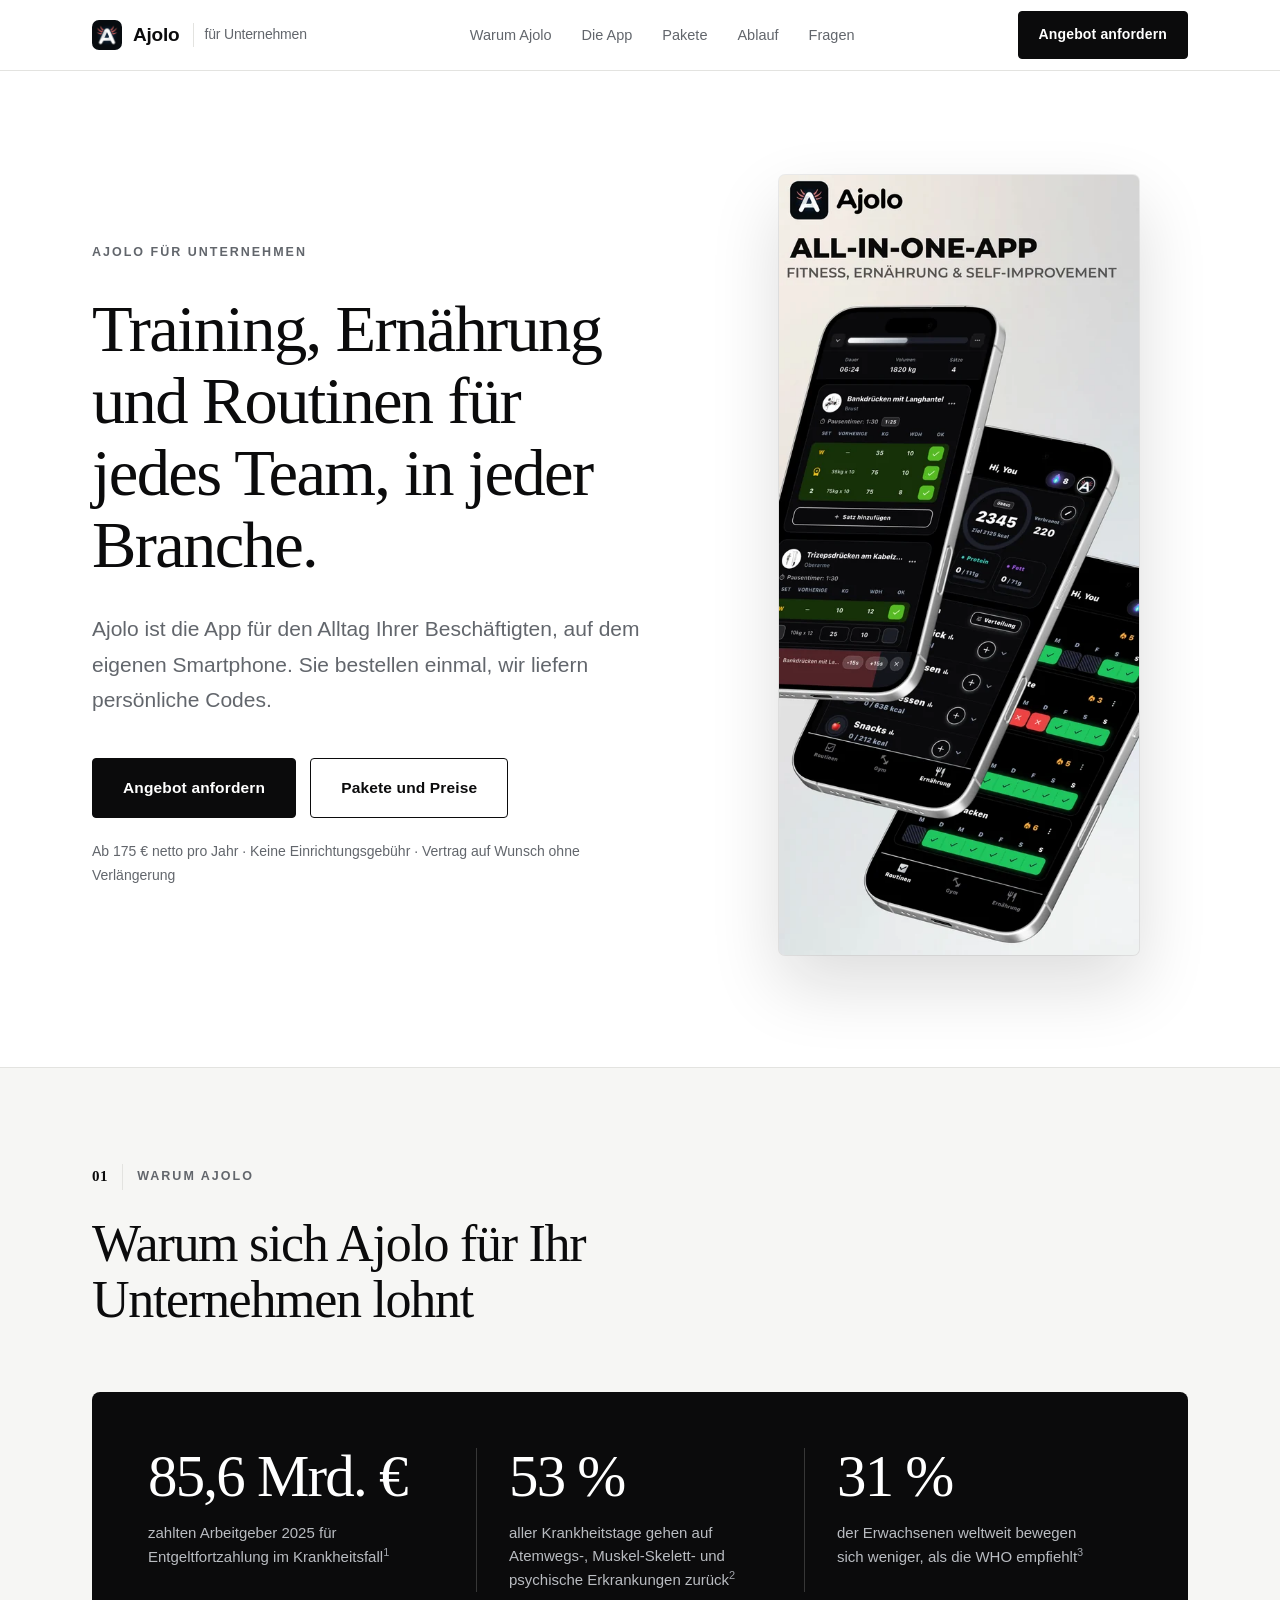
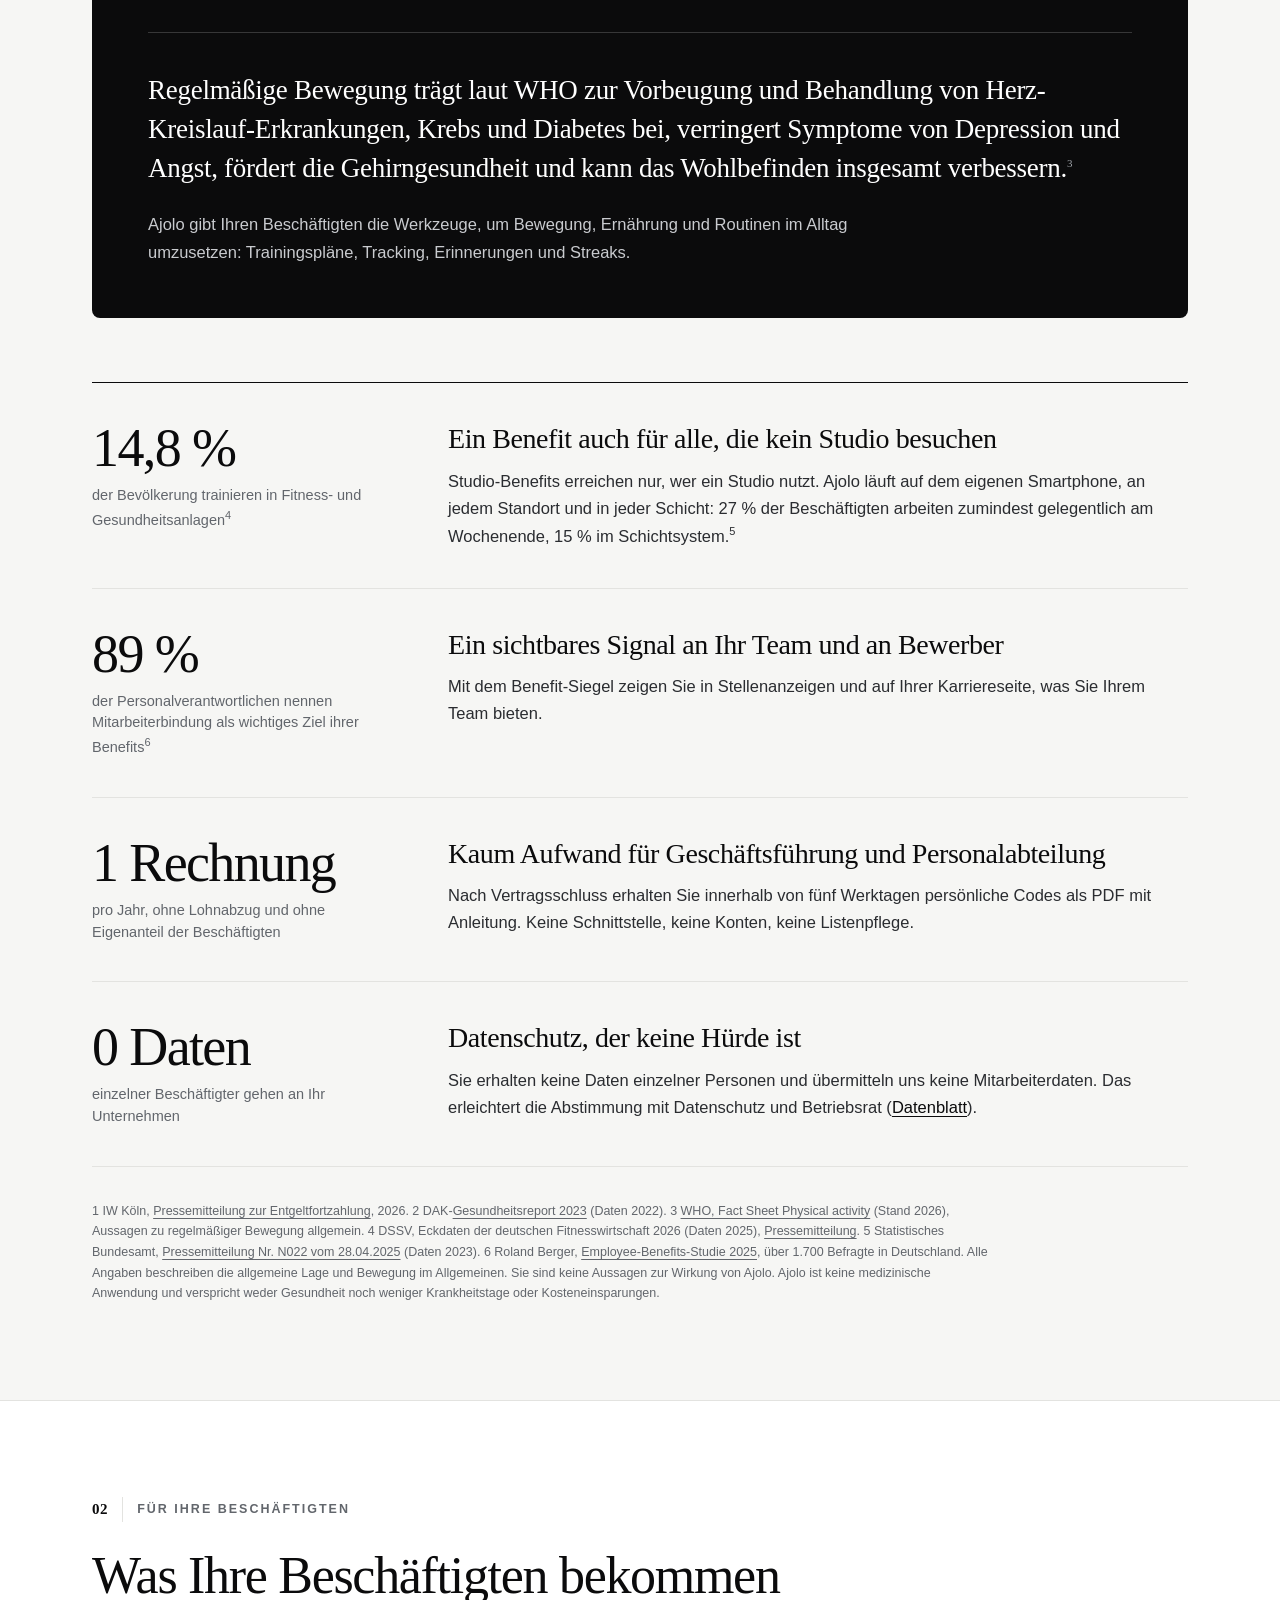
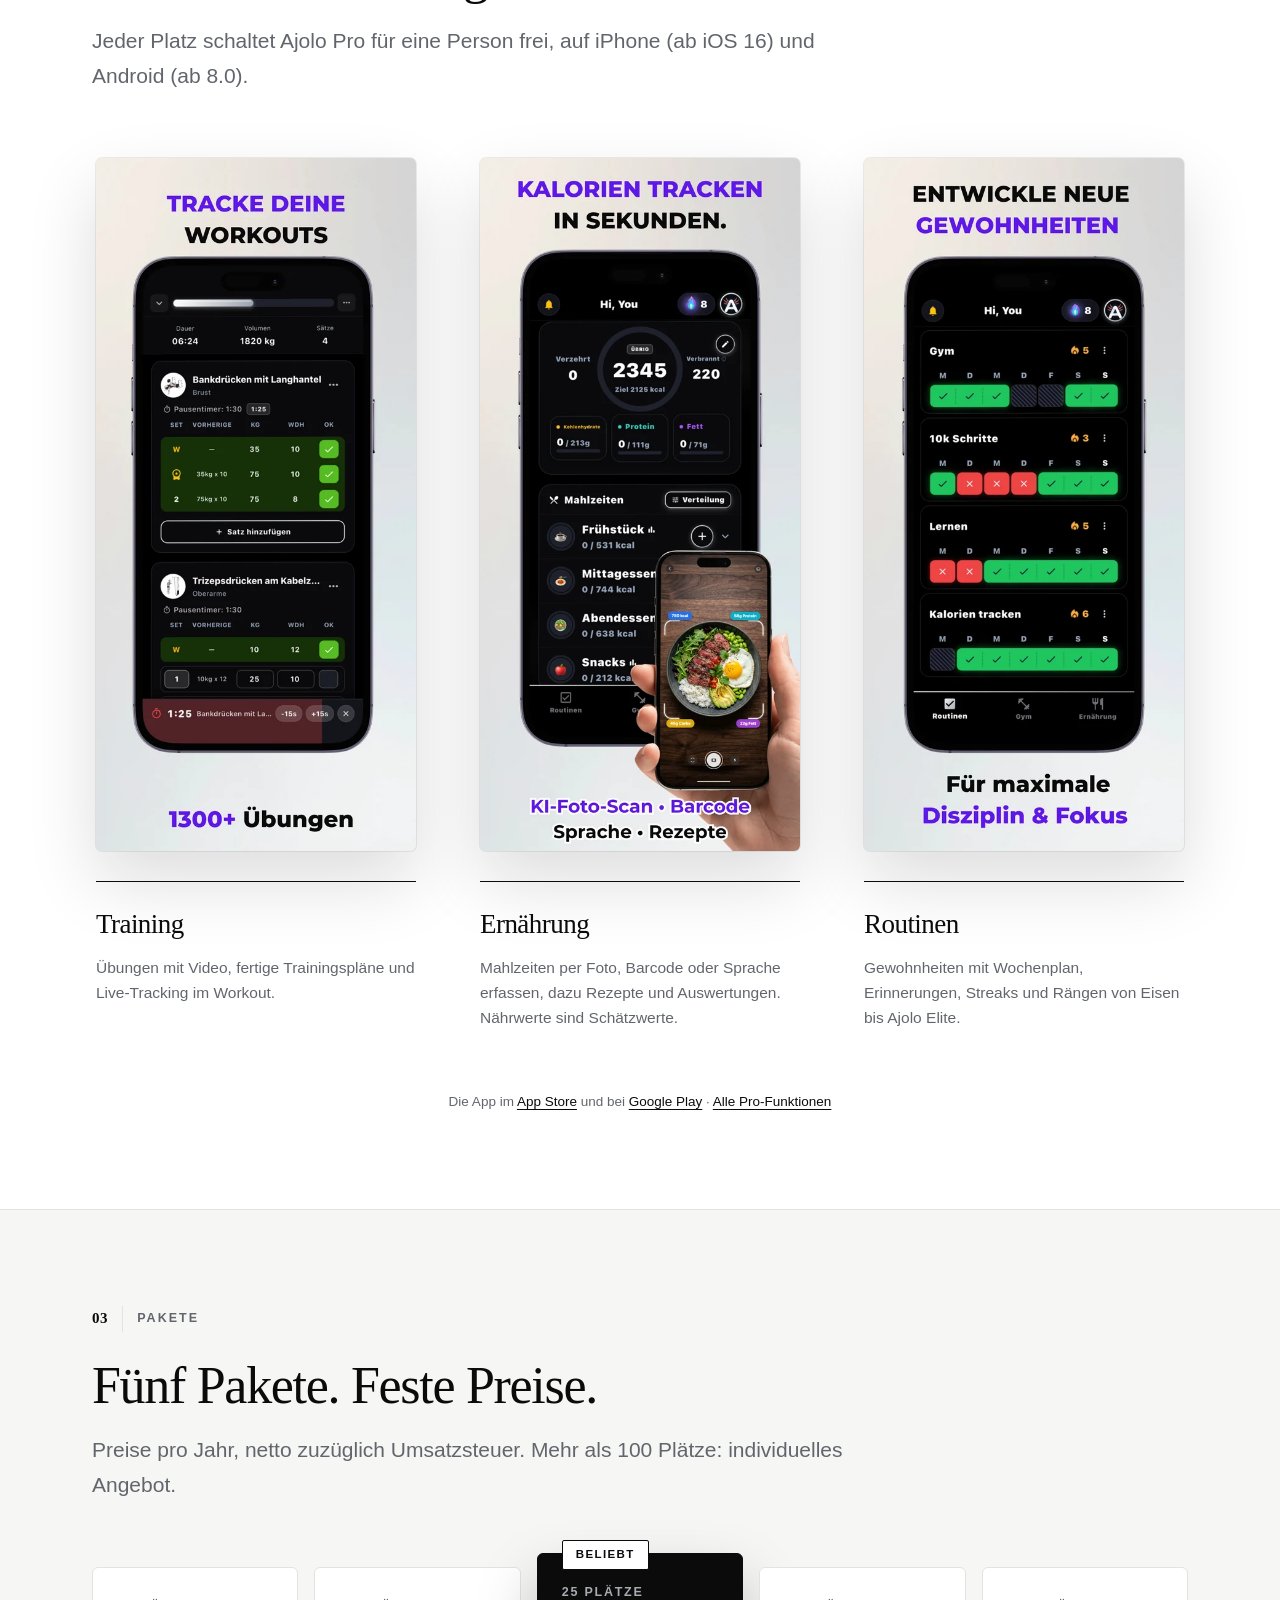
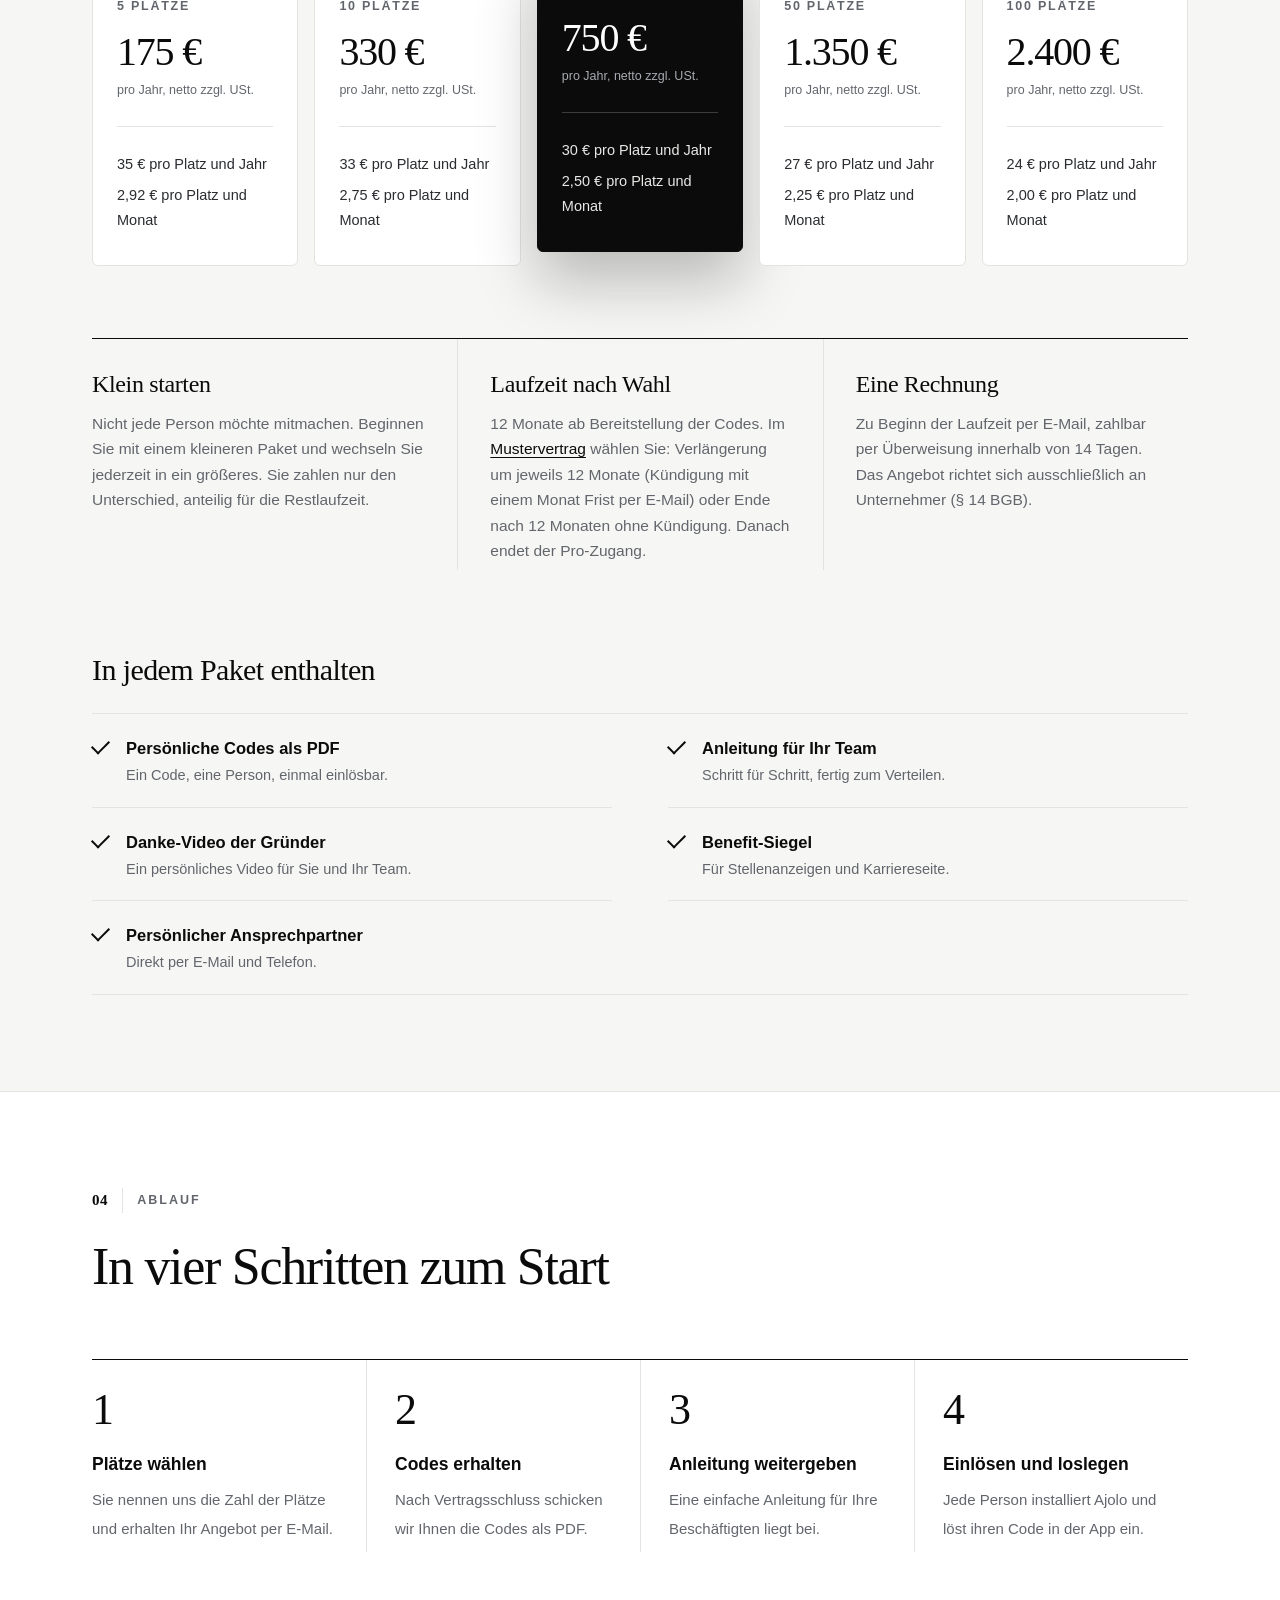
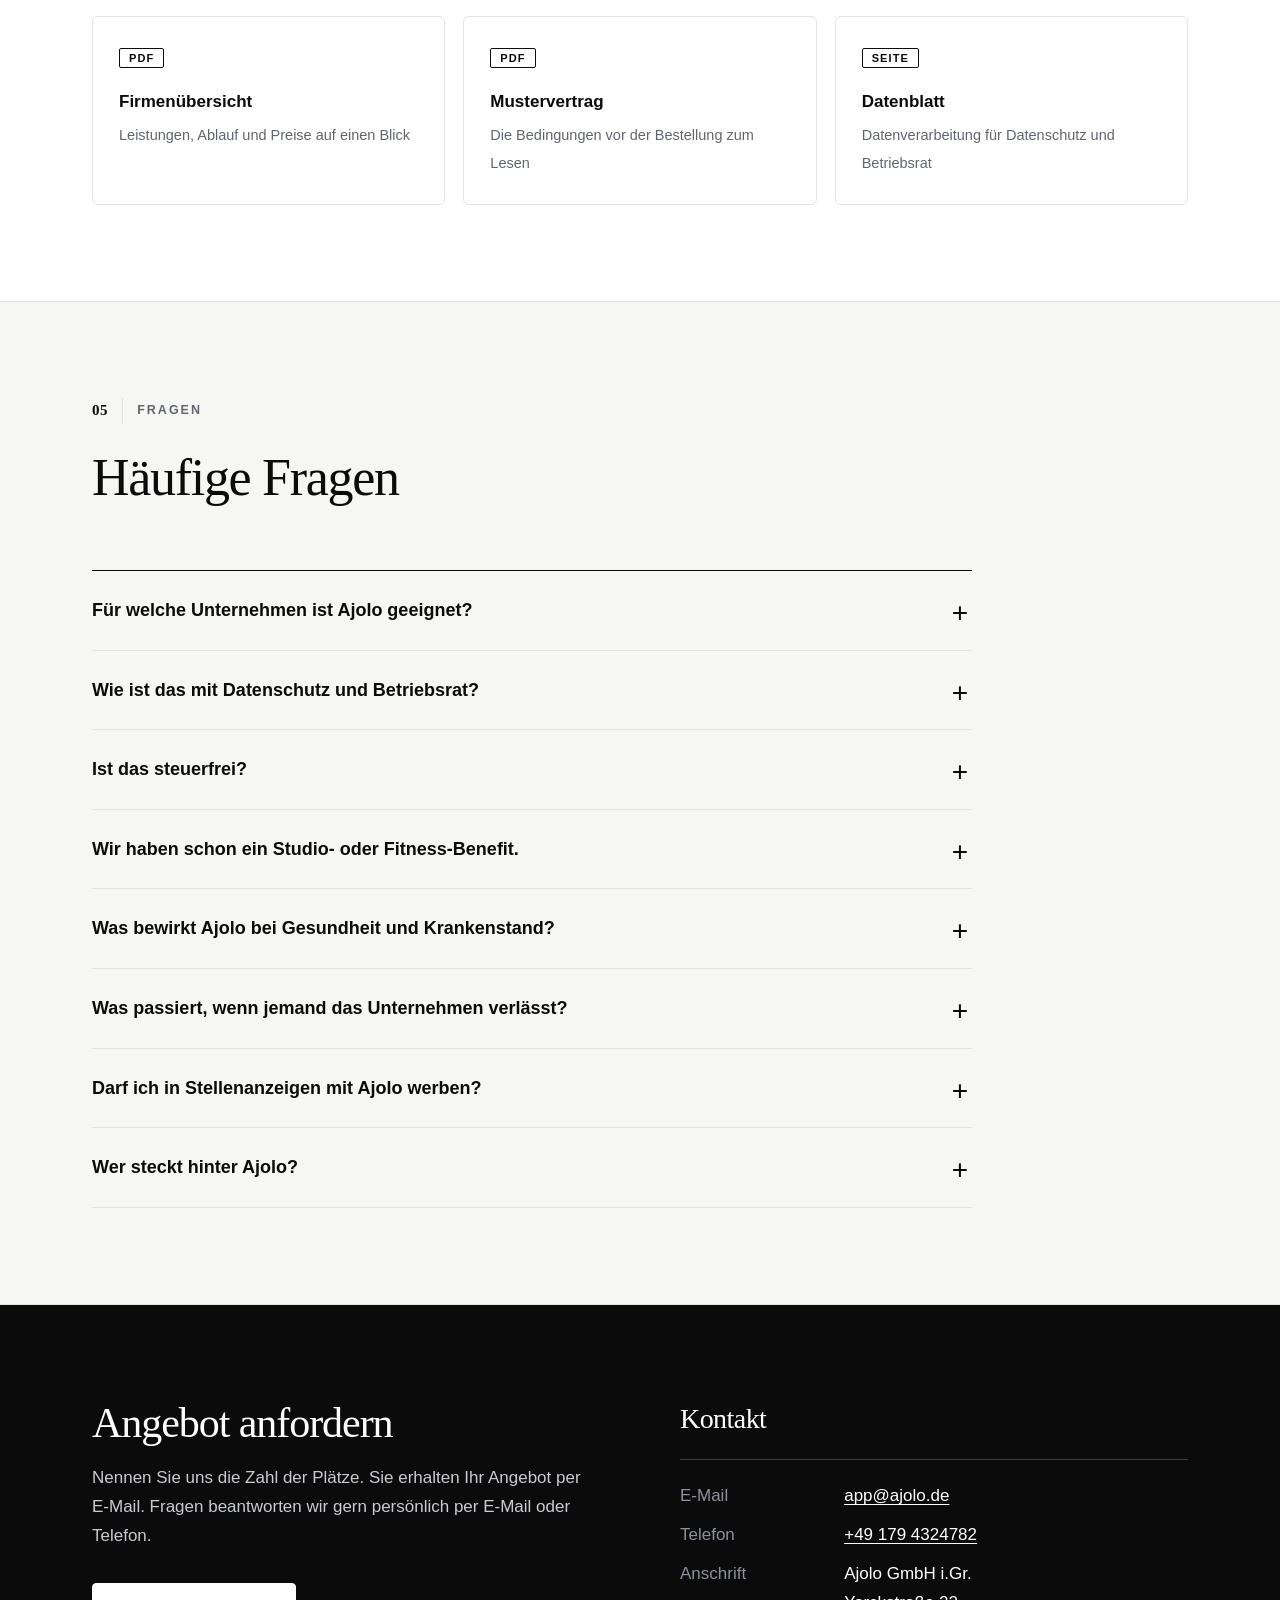
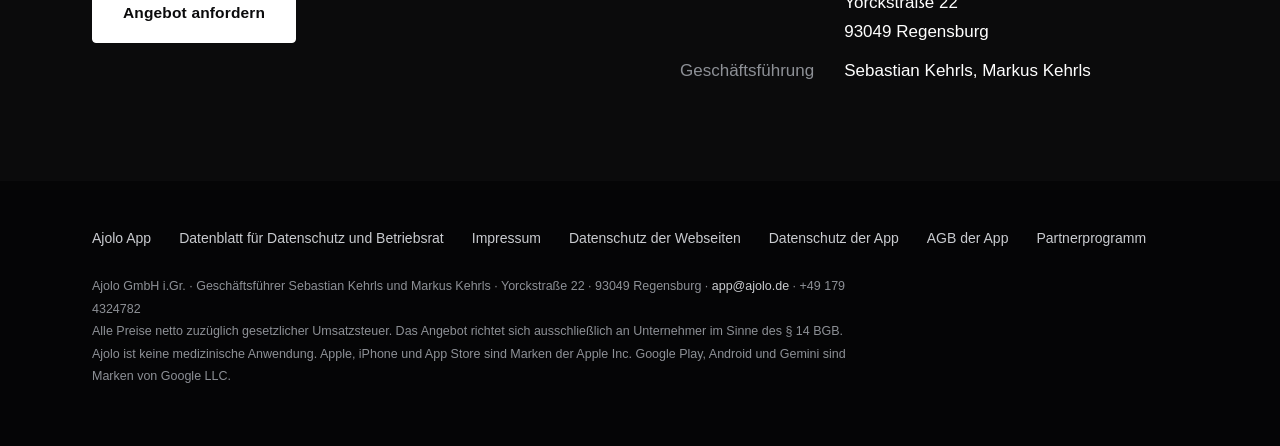
==== commit 29665b6c: "Firmenseite V10: neue schlichte Firmenuebersicht, Vertrag mit Siegel-Klausel, Zahlungshinweis" ====
--- a/index.html
+++ b/index.html
@@ -9,7 +9,7 @@
 <meta property="og:url" content="https://firmen.ajolo.de/"><meta property="og:image" content="https://firmen.ajolo.de/assets/og_firmen.jpg">
 <meta name="twitter:card" content="summary_large_image">
 <link rel="icon" href="/assets/favicon.ico" sizes="any"><link rel="icon" type="image/png" href="/assets/favicon-32.png"><link rel="apple-touch-icon" href="/assets/apple-touch-icon.png">
-<link rel="stylesheet" href="/assets/firmen.css?v=16">
+<link rel="stylesheet" href="/assets/firmen.css?v=17">
 </head><body><a class="skip" href="#main">Zum Inhalt</a><header><div class="wrap nav"><a class="brand" href="/"><img src="/assets/ajolo_icon_256.png" width="30" height="30" alt="">Ajolo<span>für Unternehmen</span></a>
 <nav class="links" aria-label="Hauptmenü"><a href="/#gruende">Warum Ajolo</a><a href="/#app">Die App</a><a href="/#pakete">Pakete</a><a href="/#ablauf">Ablauf</a><a href="/#faq">Fragen</a></nav><a class="btn sm" href="mailto:app@ajolo.de?subject=Anfrage%20Ajolo%20f%C3%BCr%20Unternehmen&body=Guten%20Tag%2C%0A%0Awir%20interessieren%20uns%20f%C3%BCr%20Ajolo%20Pro%20f%C3%BCr%20unser%20Team.%0A%0AFirma%3A%0AAnsprechperson%3A%0AGew%C3%BCnschte%20Pl%C3%A4tze%3A%0ATelefon%20%28optional%29%3A%0A%0AViele%20Gr%C3%BC%C3%9Fe">Angebot anfordern</a></div></header><main id="main"><section class="hero"><div class="wrap hero-grid"><div class="hero-copy">
 <p class="eyebrow">Ajolo für Unternehmen</p>
@@ -48,7 +48,7 @@
 
 <section class="tint" id="pakete"><div class="wrap"><div class="head rv"><p class="eyebrow"><i>03</i>Pakete</p><h2>Fünf Pakete. Feste Preise.</h2><p class="lead">Preise pro Jahr, netto zuzüglich Umsatzsteuer. Mehr als 100 Plätze: individuelles Angebot.</p></div>
 <div class="plans rv"><div class="plan"><h3>5 Plätze</h3><b>175 €</b><small>pro Jahr, netto zzgl. USt.</small><ul><li>35 € pro Platz und Jahr</li><li>2,92 € pro Platz und Monat</li></ul></div><div class="plan"><h3>10 Plätze</h3><b>330 €</b><small>pro Jahr, netto zzgl. USt.</small><ul><li>33 € pro Platz und Jahr</li><li>2,75 € pro Platz und Monat</li></ul></div><div class="plan pop"><em>Beliebt</em><h3>25 Plätze</h3><b>750 €</b><small>pro Jahr, netto zzgl. USt.</small><ul><li>30 € pro Platz und Jahr</li><li>2,50 € pro Platz und Monat</li></ul></div><div class="plan"><h3>50 Plätze</h3><b>1.350 €</b><small>pro Jahr, netto zzgl. USt.</small><ul><li>27 € pro Platz und Jahr</li><li>2,25 € pro Platz und Monat</li></ul></div><div class="plan"><h3>100 Plätze</h3><b>2.400 €</b><small>pro Jahr, netto zzgl. USt.</small><ul><li>24 € pro Platz und Jahr</li><li>2,00 € pro Platz und Monat</li></ul></div></div>
-<div class="terms rv"><div><h3>Klein starten</h3><p>Nicht jede Person möchte mitmachen. Beginnen Sie mit einem kleineren Paket und wechseln Sie jederzeit in ein größeres. Sie zahlen nur den Unterschied, anteilig für die Restlaufzeit.</p></div><div><h3>Laufzeit nach Wahl</h3><p>12 Monate ab Bereitstellung der Codes. Im <a href="/downloads/Ajolo_Firmenvertrag_Muster.pdf">Mustervertrag</a> wählen Sie: Verlängerung um jeweils 12 Monate (Kündigung mit einem Monat Frist per E-Mail) oder Ende nach 12 Monaten ohne Kündigung. Danach endet der Pro-Zugang.</p></div><div><h3>Eine Rechnung</h3><p>Zu Beginn der Laufzeit, zahlbar innerhalb von 14 Tagen. Das Angebot richtet sich ausschließlich an Unternehmer (§ 14 BGB).</p></div></div>
+<div class="terms rv"><div><h3>Klein starten</h3><p>Nicht jede Person möchte mitmachen. Beginnen Sie mit einem kleineren Paket und wechseln Sie jederzeit in ein größeres. Sie zahlen nur den Unterschied, anteilig für die Restlaufzeit.</p></div><div><h3>Laufzeit nach Wahl</h3><p>12 Monate ab Bereitstellung der Codes. Im <a href="/downloads/Ajolo_Firmenvertrag_Muster.pdf">Mustervertrag</a> wählen Sie: Verlängerung um jeweils 12 Monate (Kündigung mit einem Monat Frist per E-Mail) oder Ende nach 12 Monaten ohne Kündigung. Danach endet der Pro-Zugang.</p></div><div><h3>Eine Rechnung</h3><p>Zu Beginn der Laufzeit per E-Mail, zahlbar per Überweisung innerhalb von 14 Tagen. Das Angebot richtet sich ausschließlich an Unternehmer (§ 14 BGB).</p></div></div>
 <div class="incl rv"><h3>In jedem Paket enthalten</h3><ul>
 <li><b>Persönliche Codes als PDF</b><span>Ein Code, eine Person, einmal einlösbar.</span></li>
 <li><b>Anleitung für Ihr Team</b><span>Schritt für Schritt, fertig zum Verteilen.</span></li>
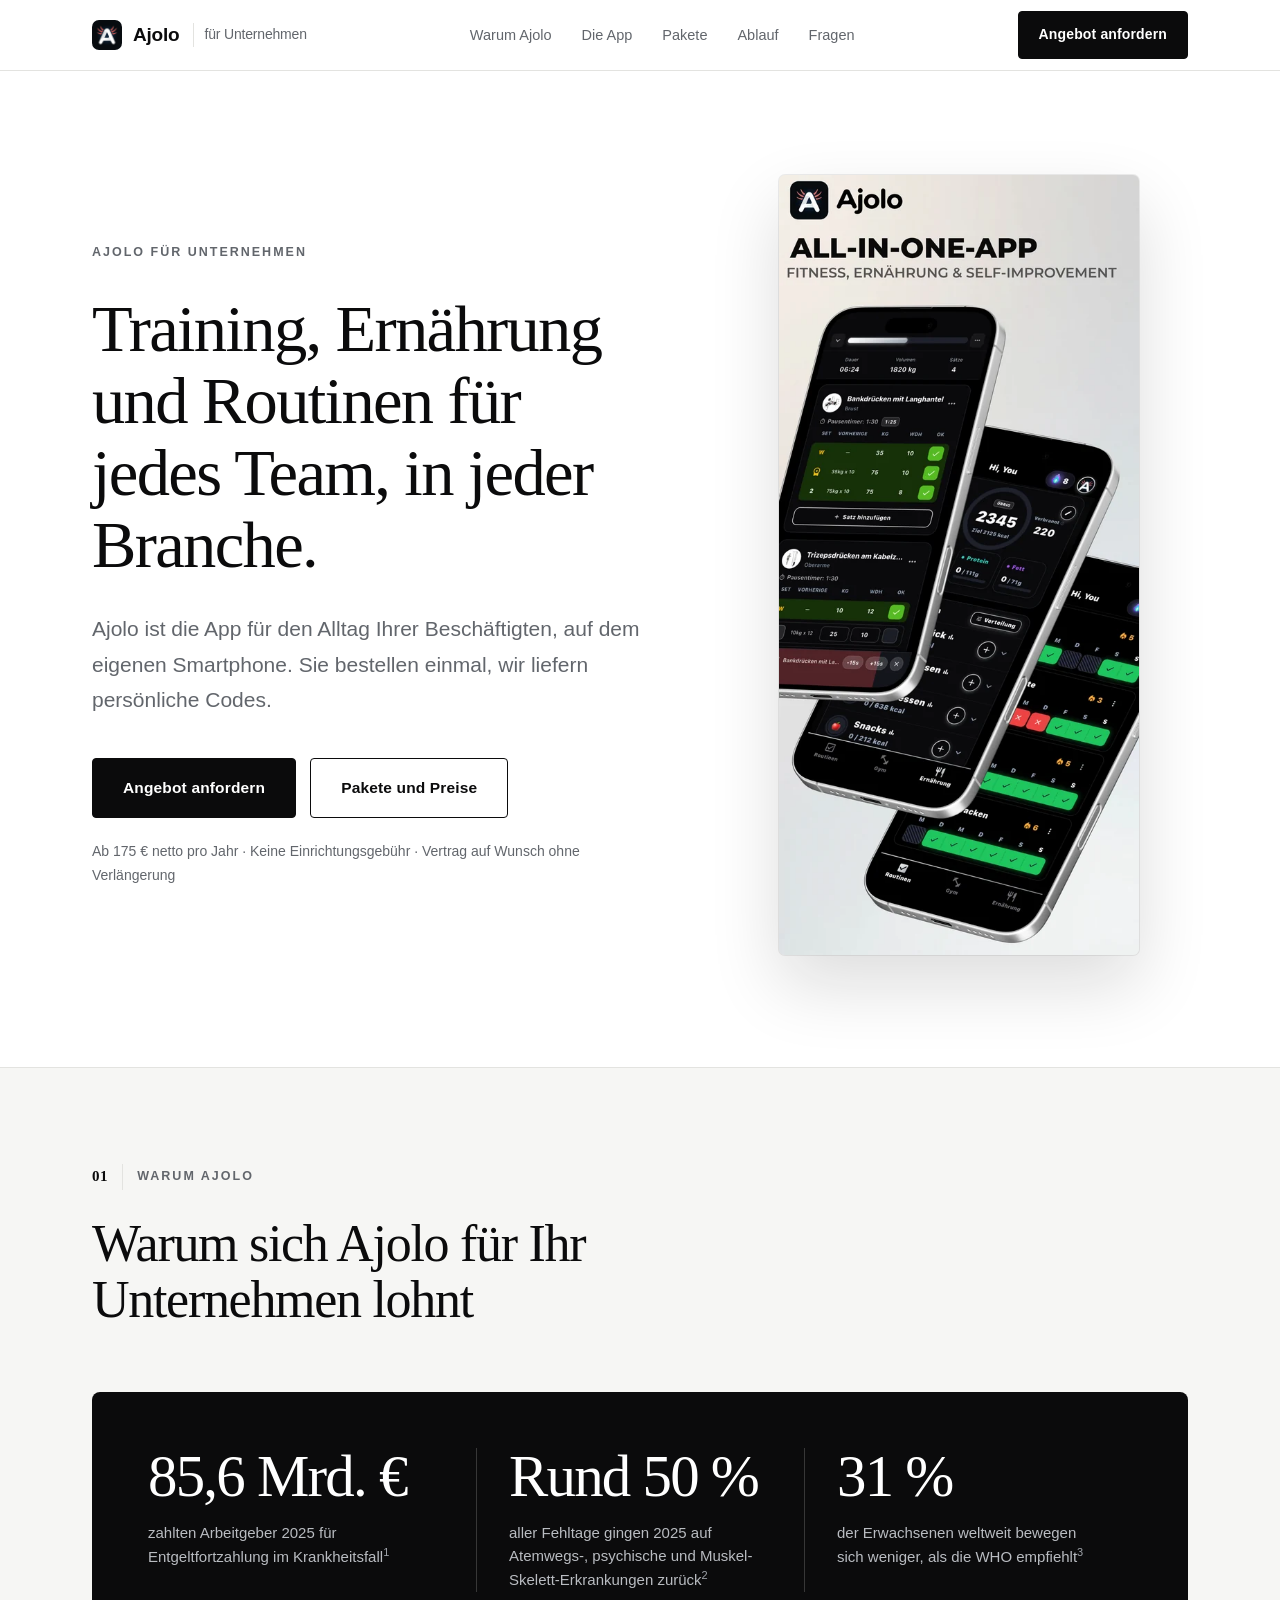
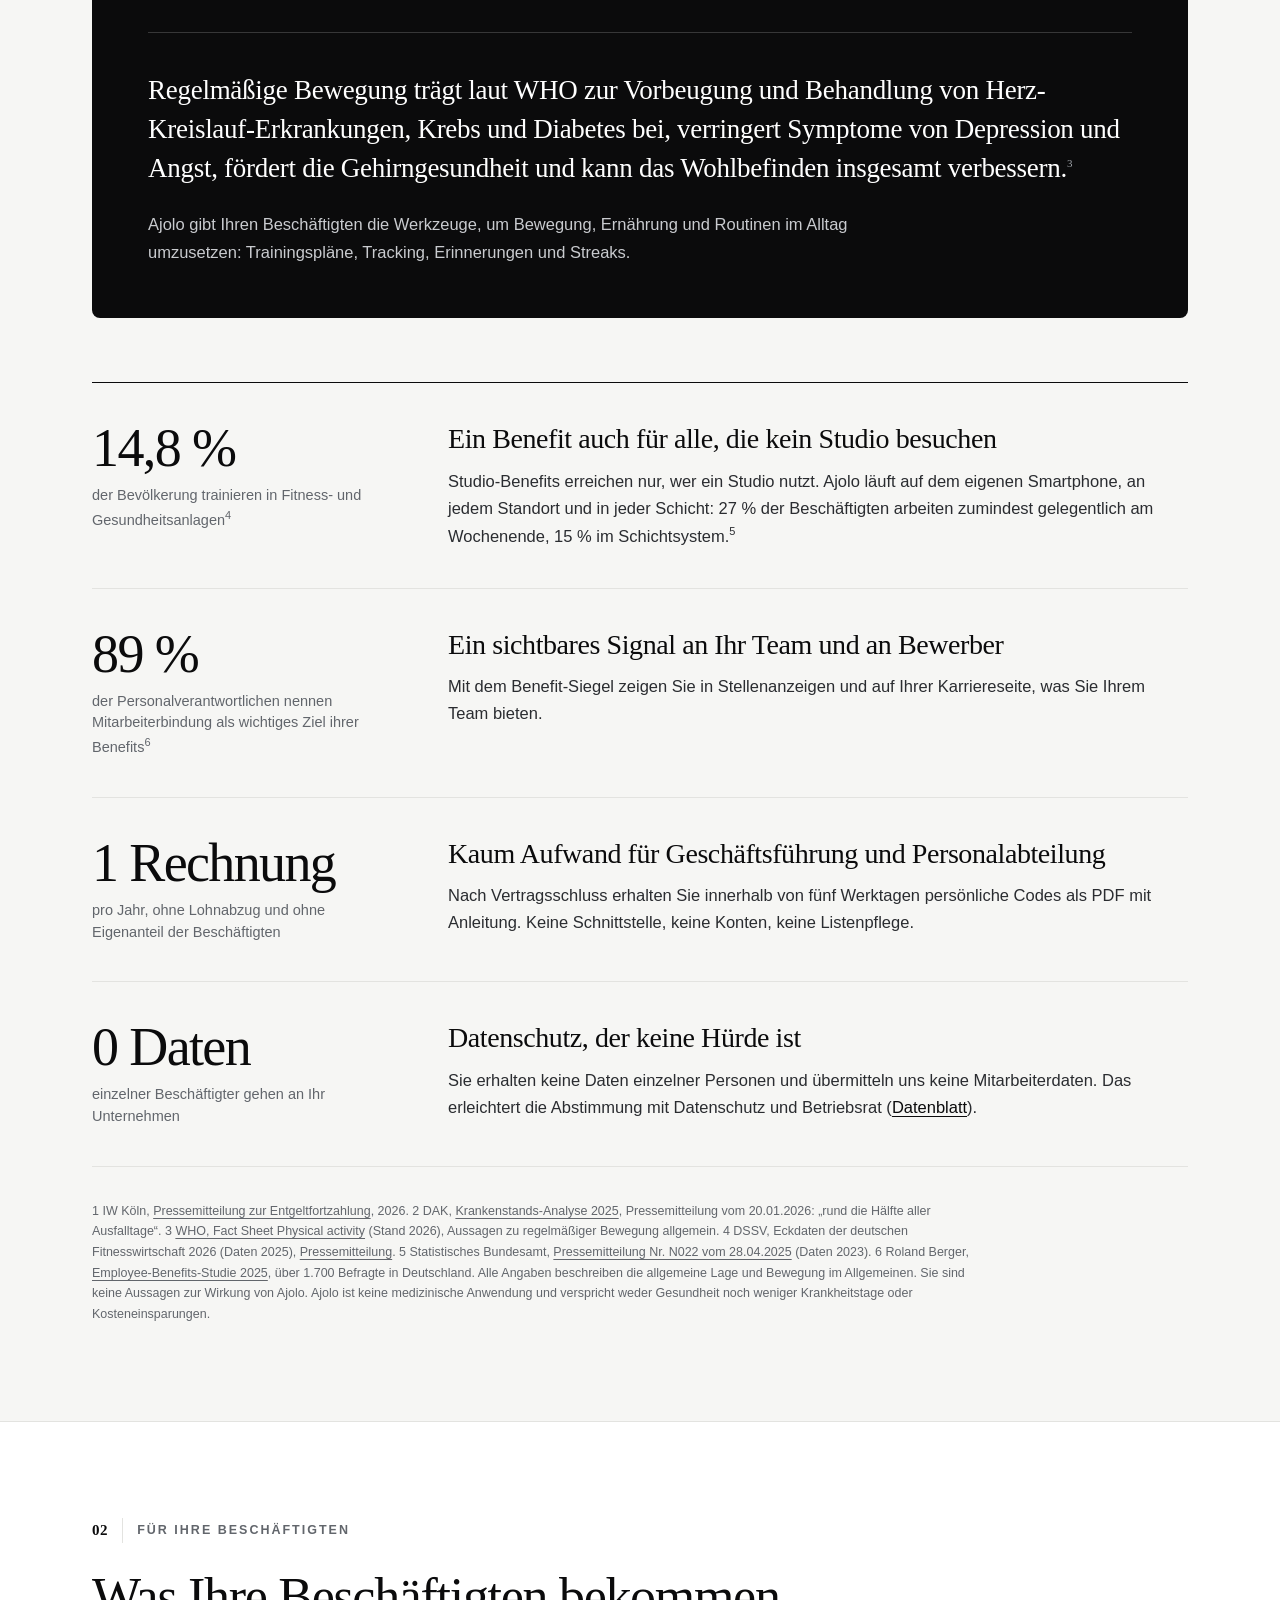
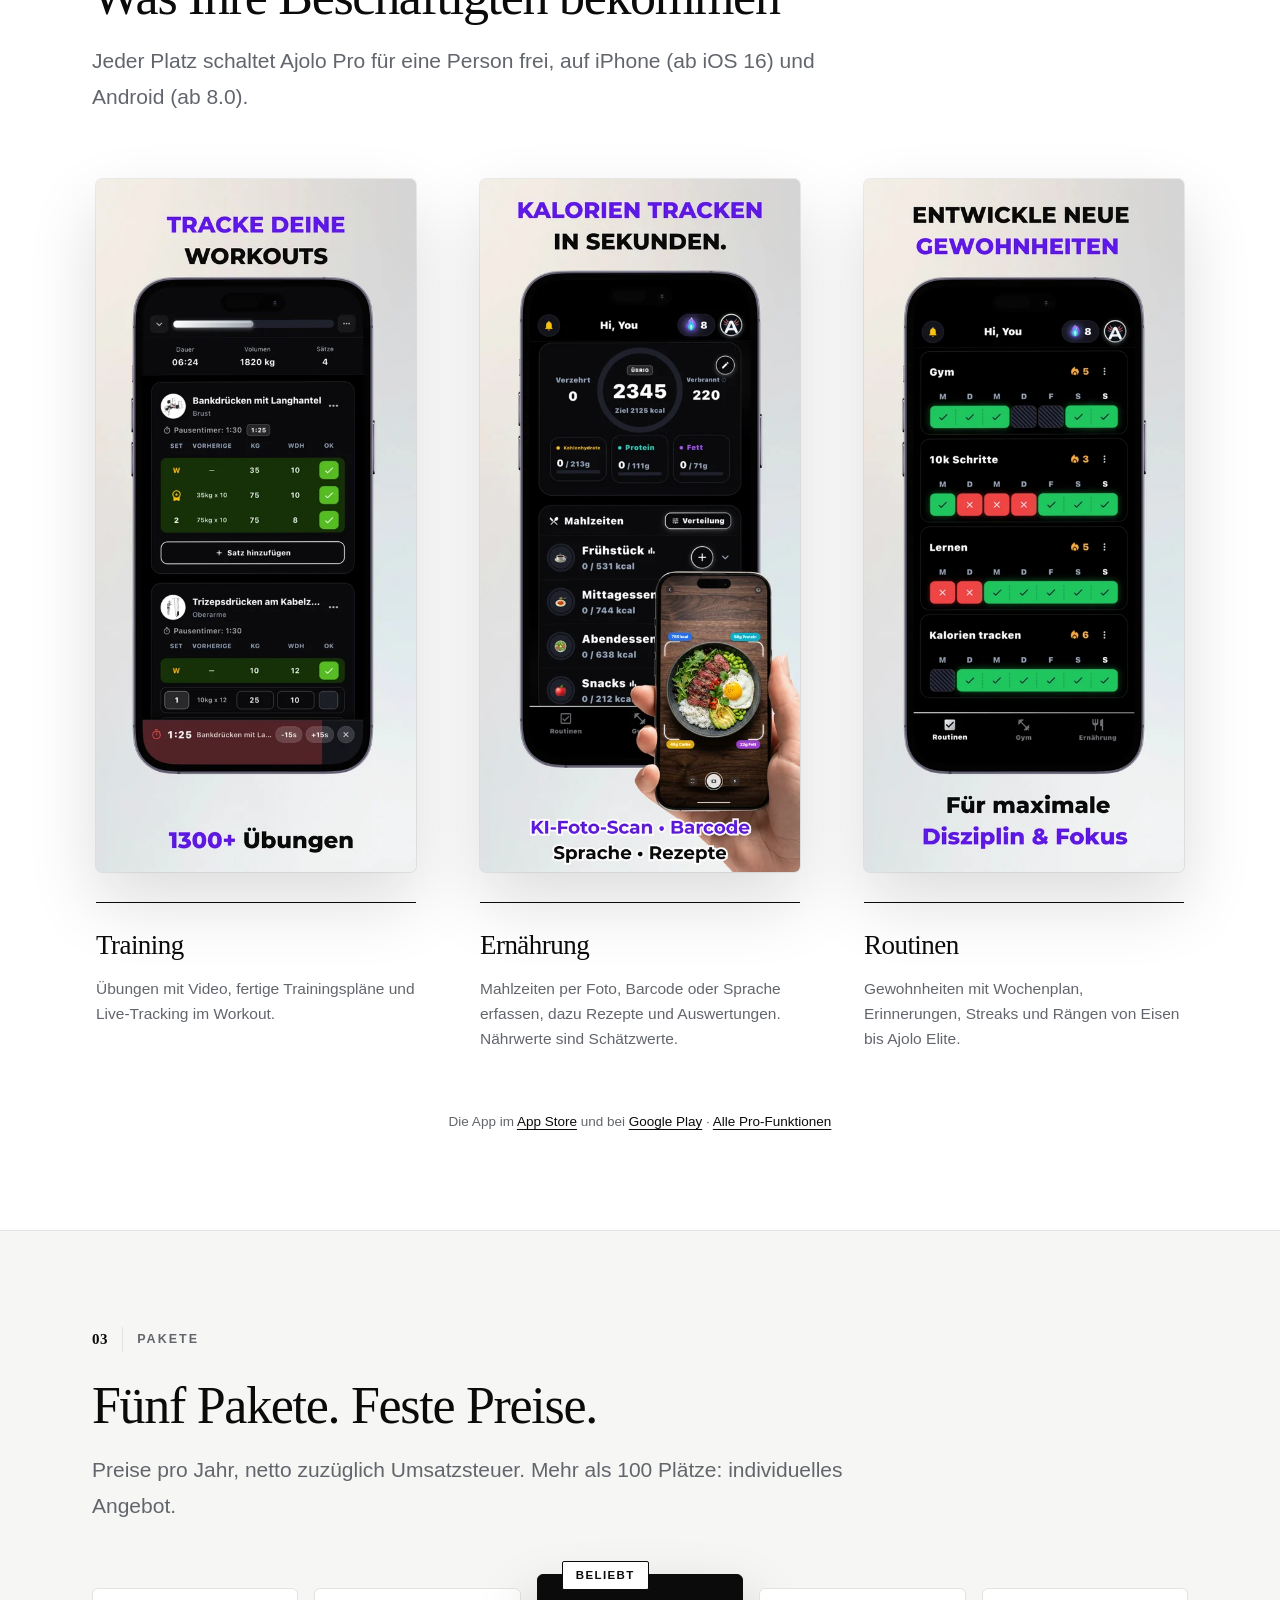
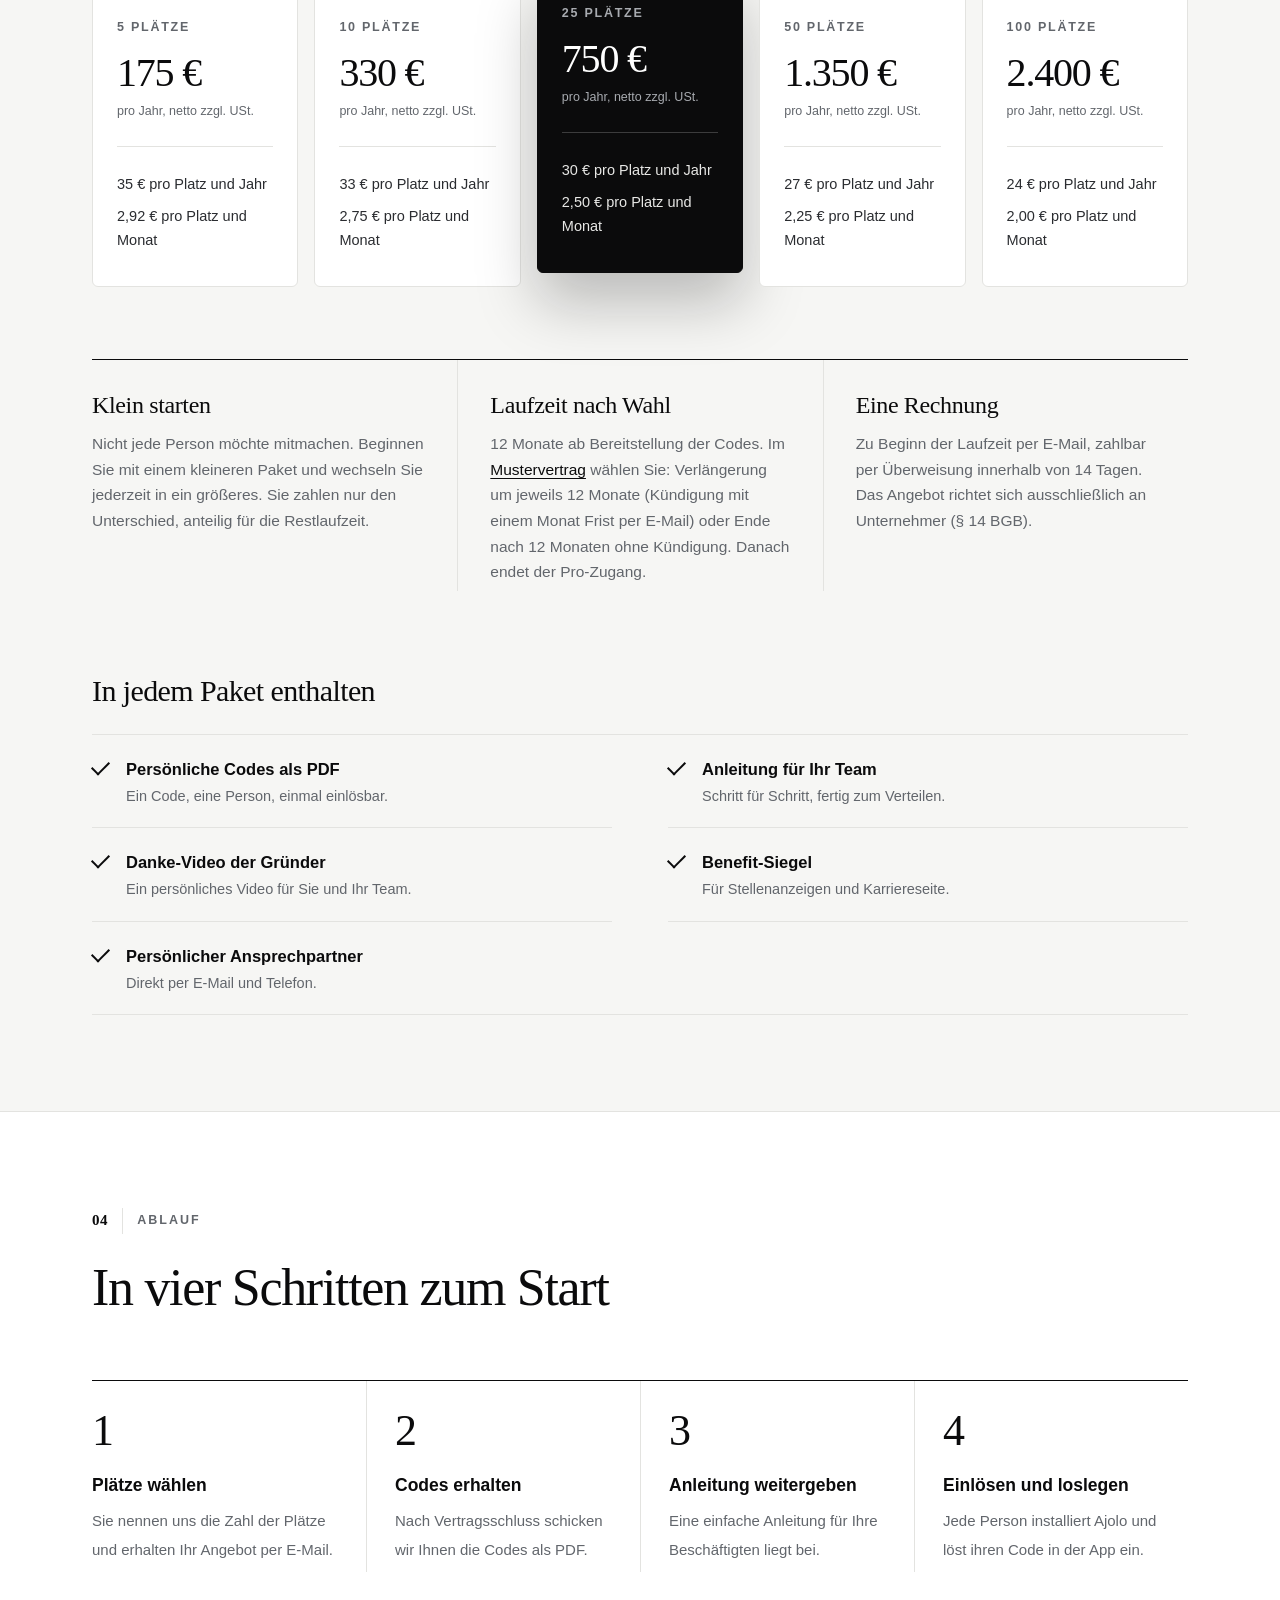
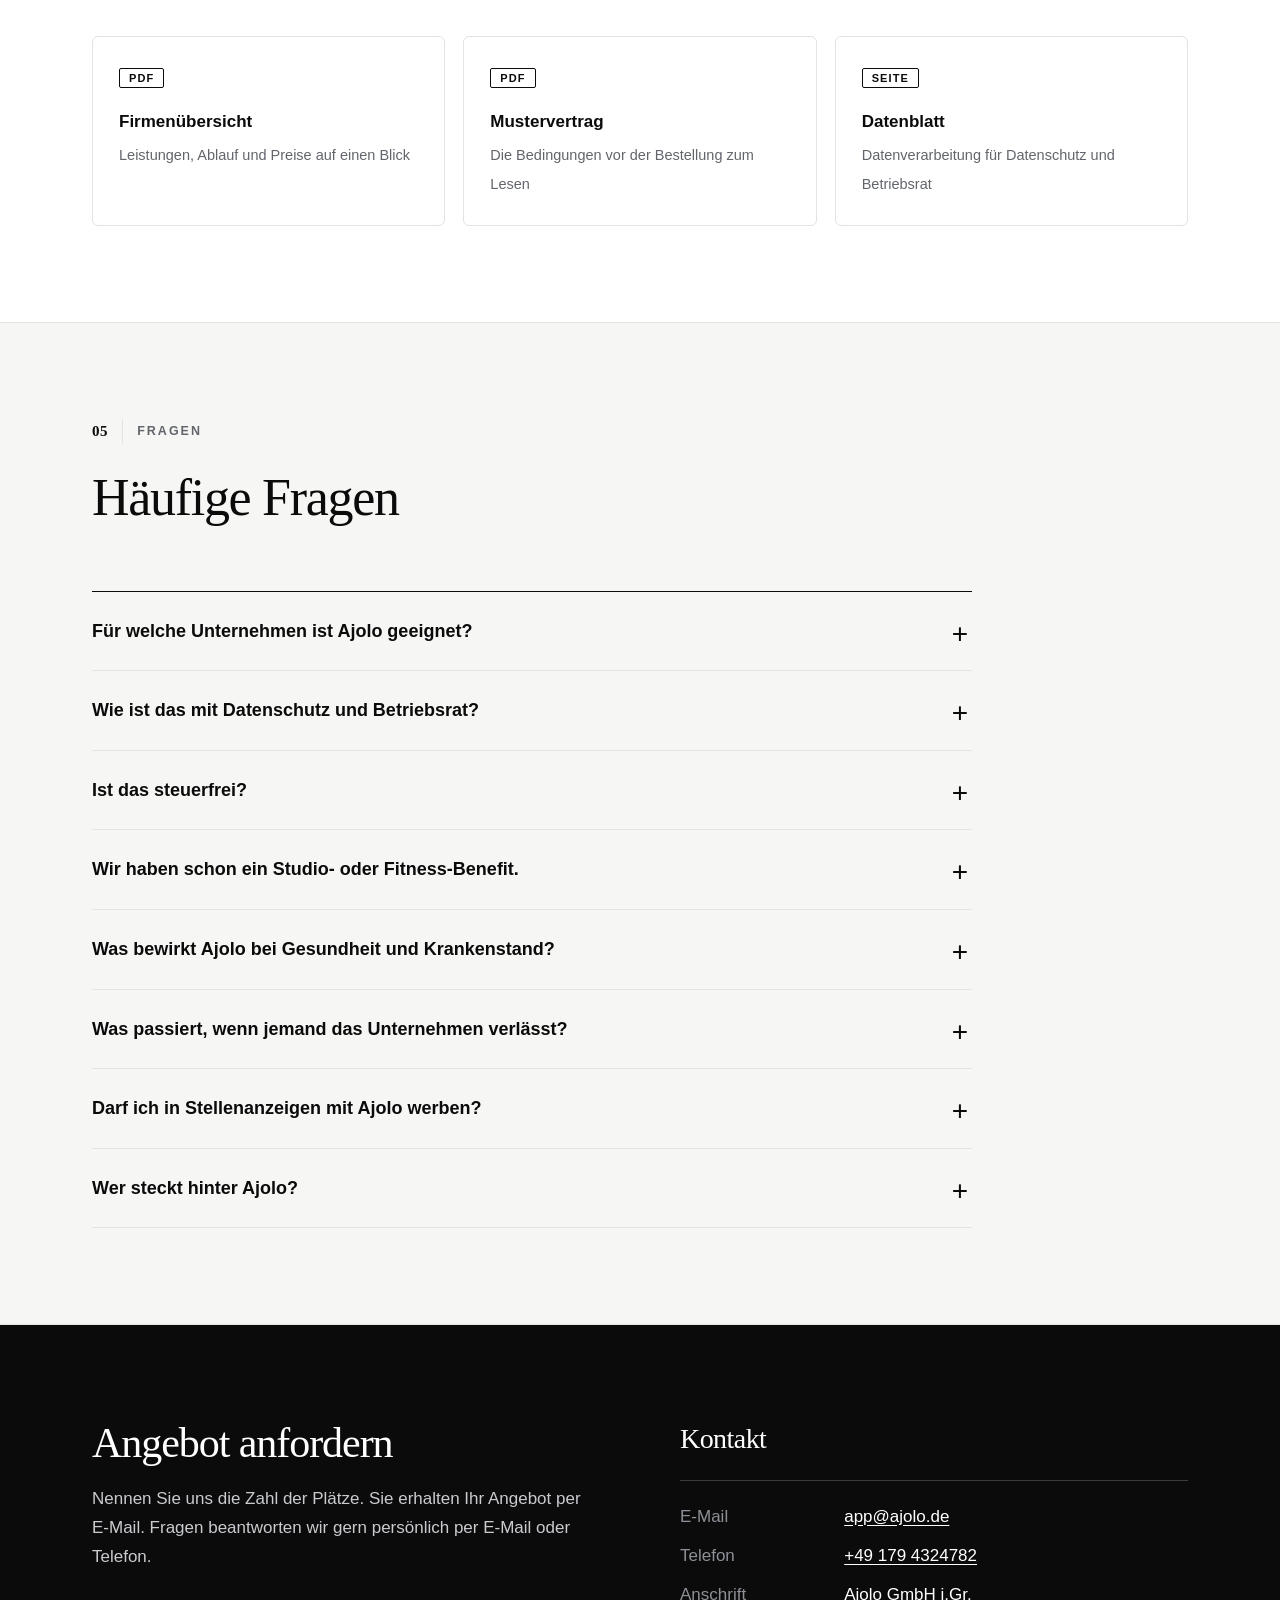
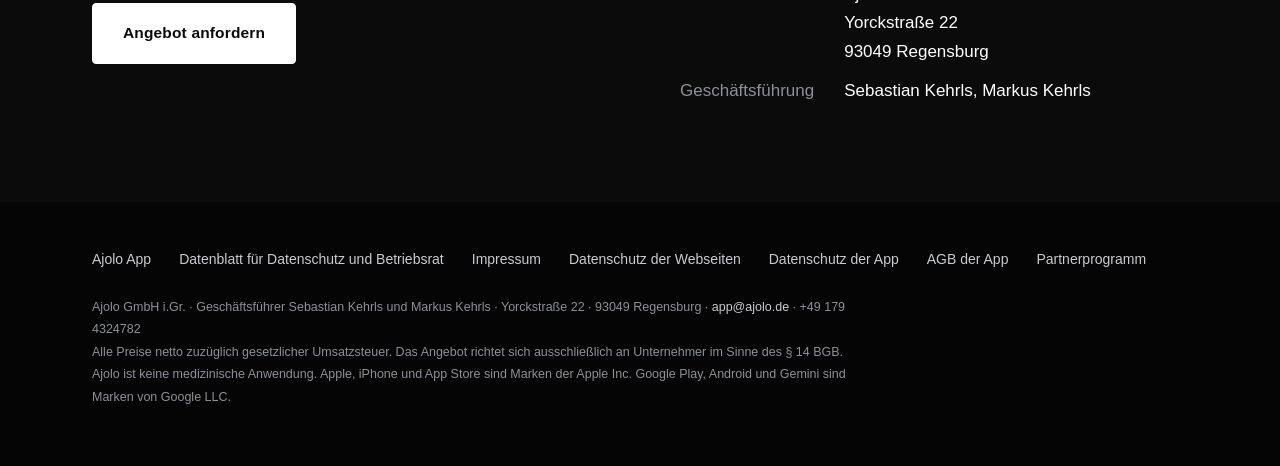
==== commit 42270edb: "Firmenseite: DAK-Zahl aktualisiert (rund die Hälfte, Analyse 2025)" ====
--- a/index.html
+++ b/index.html
@@ -24,7 +24,7 @@
 <div class="stage rv">
 <div class="stats">
 <div><b>85,6 Mrd. €</b><span>zahlten Arbeitgeber 2025 für Entgeltfortzahlung im Krankheitsfall<sup>1</sup></span></div>
-<div><b>53 %</b><span>aller Krankheitstage gehen auf Atemwegs-, Muskel-Skelett- und psychische Erkrankungen zurück<sup>2</sup></span></div>
+<div><b>Rund 50 %</b><span>aller Fehltage gingen 2025 auf Atemwegs-, psychische und Muskel-Skelett-Erkrankungen zurück<sup>2</sup></span></div>
 <div><b>31 %</b><span>der Erwachsenen weltweit bewegen sich weniger, als die WHO empfiehlt<sup>3</sup></span></div>
 </div>
 <p class="who2">Regelmäßige Bewegung trägt laut WHO zur Vorbeugung und Behandlung von Herz-Kreislauf-Erkrankungen, Krebs und Diabetes bei, verringert Symptome von Depression und Angst, fördert die Gehirngesundheit und kann das Wohlbefinden insgesamt verbessern.<sup>3</sup></p>
@@ -36,7 +36,7 @@
 <article class="rv"><div class="n"><b>1 Rechnung</b><span>pro Jahr, ohne Lohnabzug und ohne Eigenanteil der Beschäftigten</span></div><div class="t"><h3>Kaum Aufwand für Geschäftsführung und Personalabteilung</h3><p>Nach Vertragsschluss erhalten Sie innerhalb von fünf Werktagen persönliche Codes als PDF mit Anleitung. Keine Schnittstelle, keine Konten, keine Listenpflege.</p></div></article>
 <article class="rv"><div class="n"><b>0 Daten</b><span>einzelner Beschäftigter gehen an Ihr Unternehmen</span></div><div class="t"><h3>Datenschutz, der keine Hürde ist</h3><p>Sie erhalten keine Daten einzelner Personen und übermitteln uns keine Mitarbeiterdaten. Das erleichtert die Abstimmung mit Datenschutz und Betriebsrat (<a href="/datenblatt.html">Datenblatt</a>).</p></div></article>
 </div>
-<p class="src">1 IW Köln, <a href="https://www.iwkoeln.de/presse/pressemitteilungen/lohnfortzahlung-unternehmen-zahlten-2025-fast-86-milliarden-an-erkrankte-mitarbeiter.html" rel="noopener">Pressemitteilung zur Entgeltfortzahlung</a>, 2026. 2 DAK-<a href="https://www.dak.de/dak/unternehmen/reporte-forschung/gesundheitsreport-2023_34592" rel="noopener">Gesundheitsreport 2023</a> (Daten 2022). 3 <a href="https://www.who.int/news-room/fact-sheets/detail/physical-activity" rel="noopener">WHO, Fact Sheet Physical activity</a> (Stand 2026), Aussagen zu regelmäßiger Bewegung allgemein. 4 DSSV, Eckdaten der deutschen Fitnesswirtschaft 2026 (Daten 2025), <a href="https://www.dssv.de/wp-content/uploads/2026/03/03_18_pm_eckdaten.pdf" rel="noopener">Pressemitteilung</a>. 5 Statistisches Bundesamt, <a href="https://www.destatis.de/DE/Presse/Pressemitteilungen/2025/04/PD25_N022_13.html" rel="noopener">Pressemitteilung Nr. N022 vom 28.04.2025</a> (Daten 2023). 6 Roland Berger, <a href="https://www.rolandberger.com/en/Insights/Publications/Lost-in-the-German-employee-benefits-jungle-Key-market-trends-2025.html" rel="noopener">Employee-Benefits-Studie 2025</a>, über 1.700 Befragte in Deutschland. Alle Angaben beschreiben die allgemeine Lage und Bewegung im Allgemeinen. Sie sind keine Aussagen zur Wirkung von Ajolo. Ajolo ist keine medizinische Anwendung und verspricht weder Gesundheit noch weniger Krankheitstage oder Kosteneinsparungen.</p></div></section>
+<p class="src">1 IW Köln, <a href="https://www.iwkoeln.de/presse/pressemitteilungen/lohnfortzahlung-unternehmen-zahlten-2025-fast-86-milliarden-an-erkrankte-mitarbeiter.html" rel="noopener">Pressemitteilung zur Entgeltfortzahlung</a>, 2026. 2 DAK, <a href="https://www.dak.de/presse/bundesthemen/gesundheitsreport/dak-gesundheit-fordert-krankenstands-gipfel-beim-kanzler_155518" rel="noopener">Krankenstands-Analyse 2025</a>, Pressemitteilung vom 20.01.2026: „rund die Hälfte aller Ausfalltage“. 3 <a href="https://www.who.int/news-room/fact-sheets/detail/physical-activity" rel="noopener">WHO, Fact Sheet Physical activity</a> (Stand 2026), Aussagen zu regelmäßiger Bewegung allgemein. 4 DSSV, Eckdaten der deutschen Fitnesswirtschaft 2026 (Daten 2025), <a href="https://www.dssv.de/wp-content/uploads/2026/03/03_18_pm_eckdaten.pdf" rel="noopener">Pressemitteilung</a>. 5 Statistisches Bundesamt, <a href="https://www.destatis.de/DE/Presse/Pressemitteilungen/2025/04/PD25_N022_13.html" rel="noopener">Pressemitteilung Nr. N022 vom 28.04.2025</a> (Daten 2023). 6 Roland Berger, <a href="https://www.rolandberger.com/en/Insights/Publications/Lost-in-the-German-employee-benefits-jungle-Key-market-trends-2025.html" rel="noopener">Employee-Benefits-Studie 2025</a>, über 1.700 Befragte in Deutschland. Alle Angaben beschreiben die allgemeine Lage und Bewegung im Allgemeinen. Sie sind keine Aussagen zur Wirkung von Ajolo. Ajolo ist keine medizinische Anwendung und verspricht weder Gesundheit noch weniger Krankheitstage oder Kosteneinsparungen.</p></div></section>
 
 <section id="app"><div class="wrap"><div class="head rv"><p class="eyebrow"><i>02</i>Für Ihre Beschäftigten</p><h2>Was Ihre Beschäftigten bekommen</h2><p class="lead">Jeder Platz schaltet Ajolo Pro für eine Person frei, auf iPhone (ab iOS 16) und Android (ab 8.0).</p></div>
 <div class="trio">
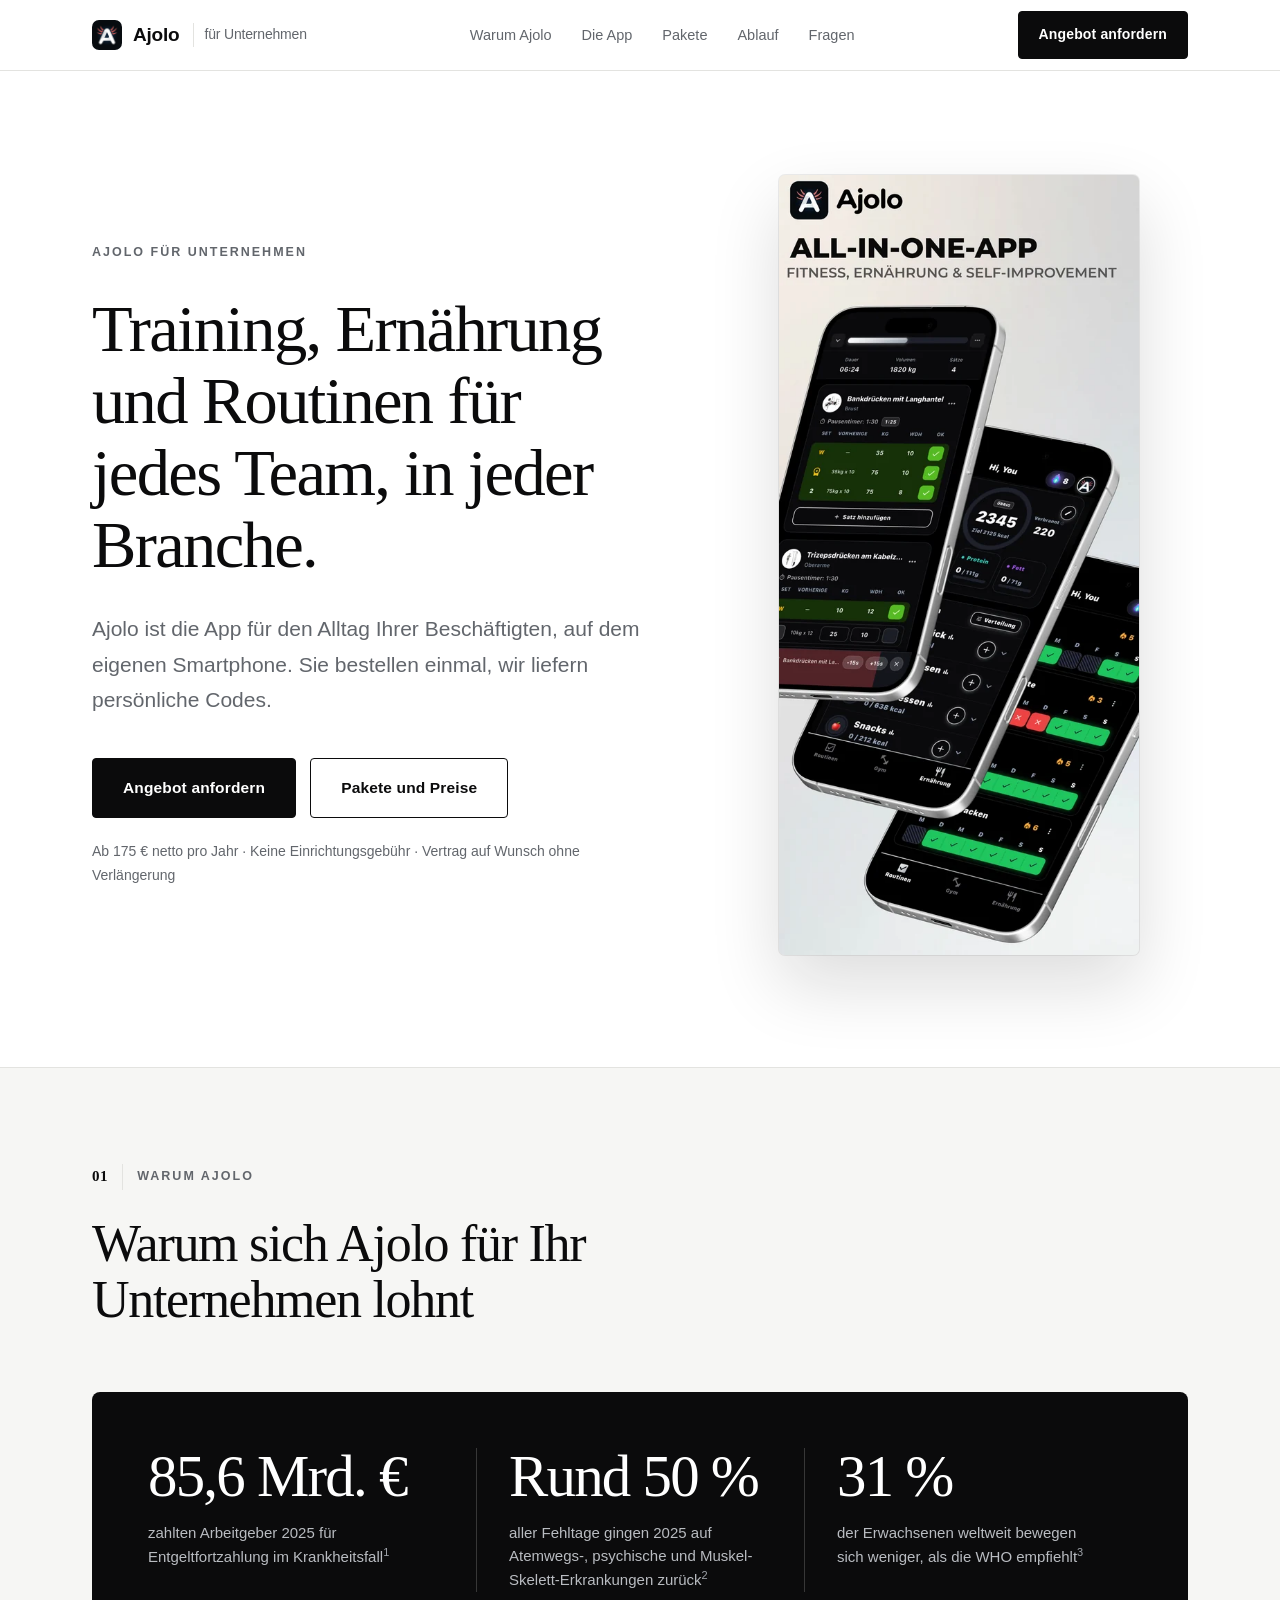
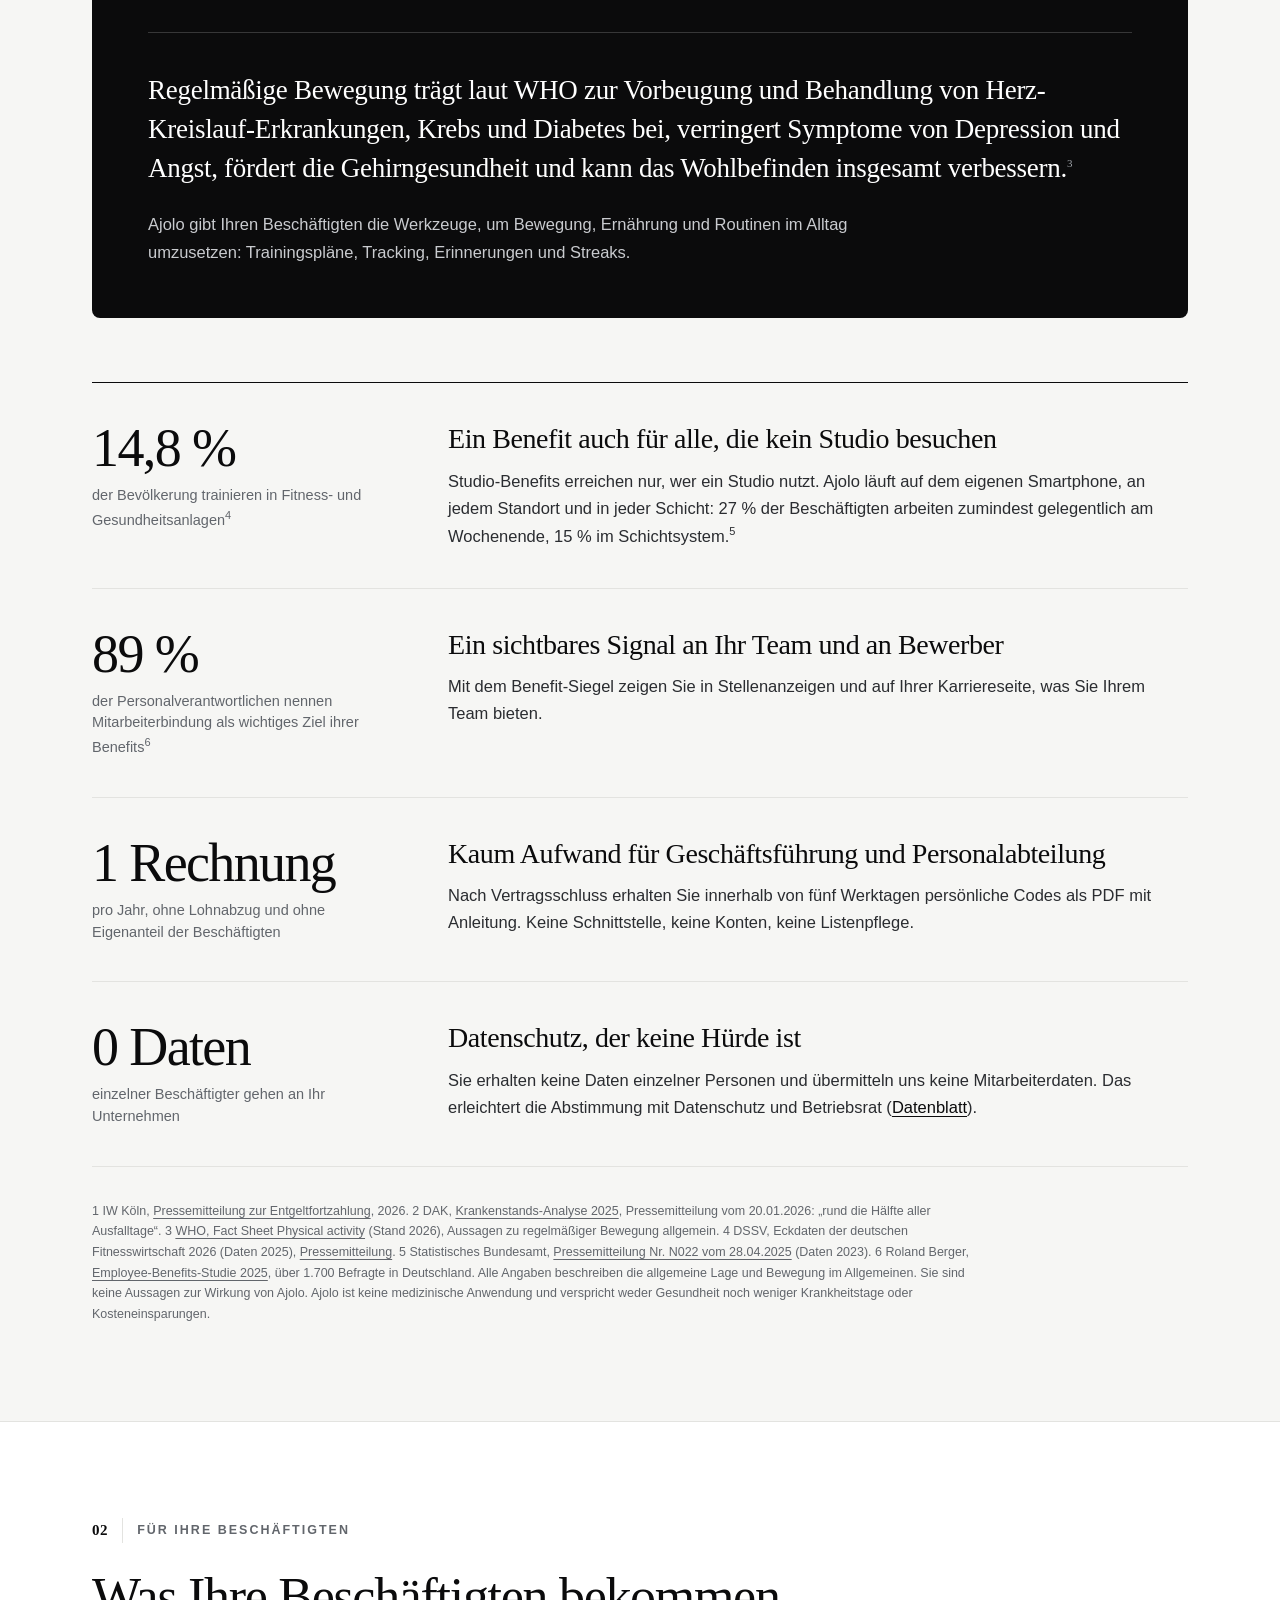
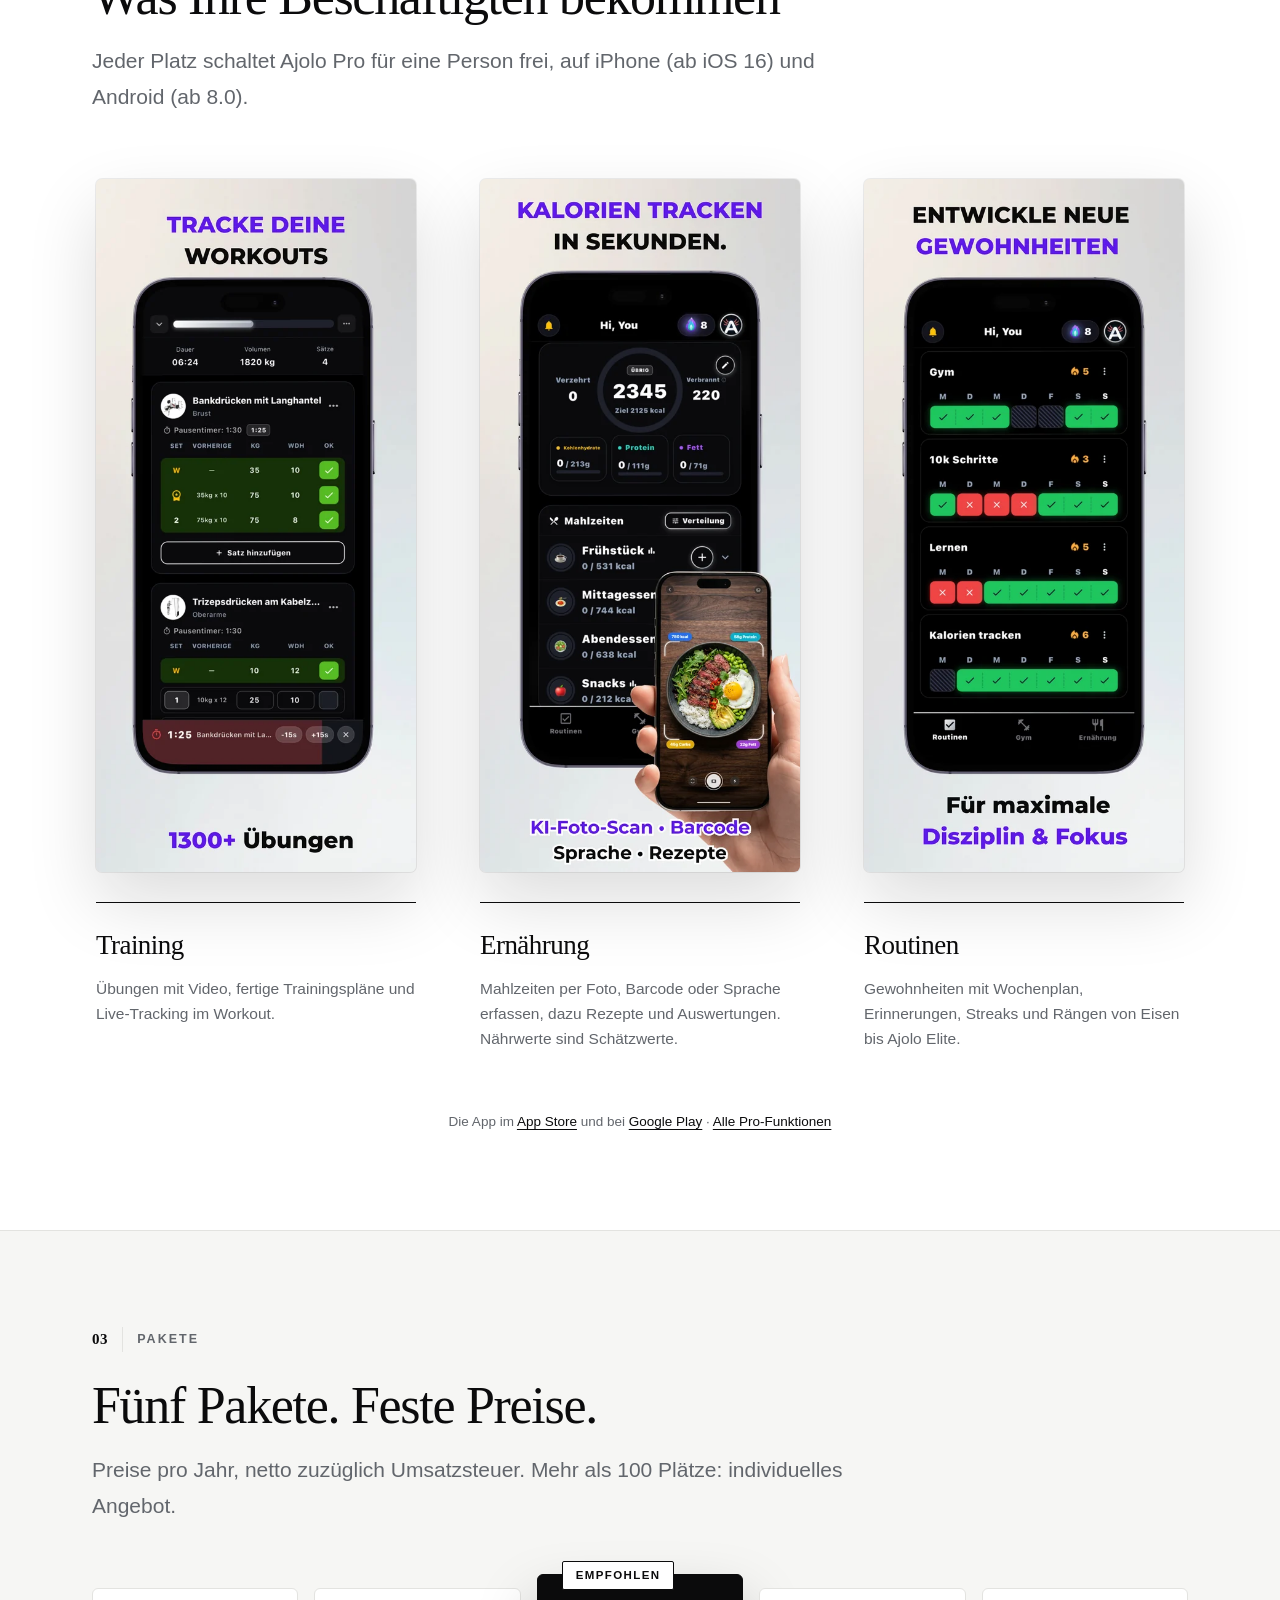
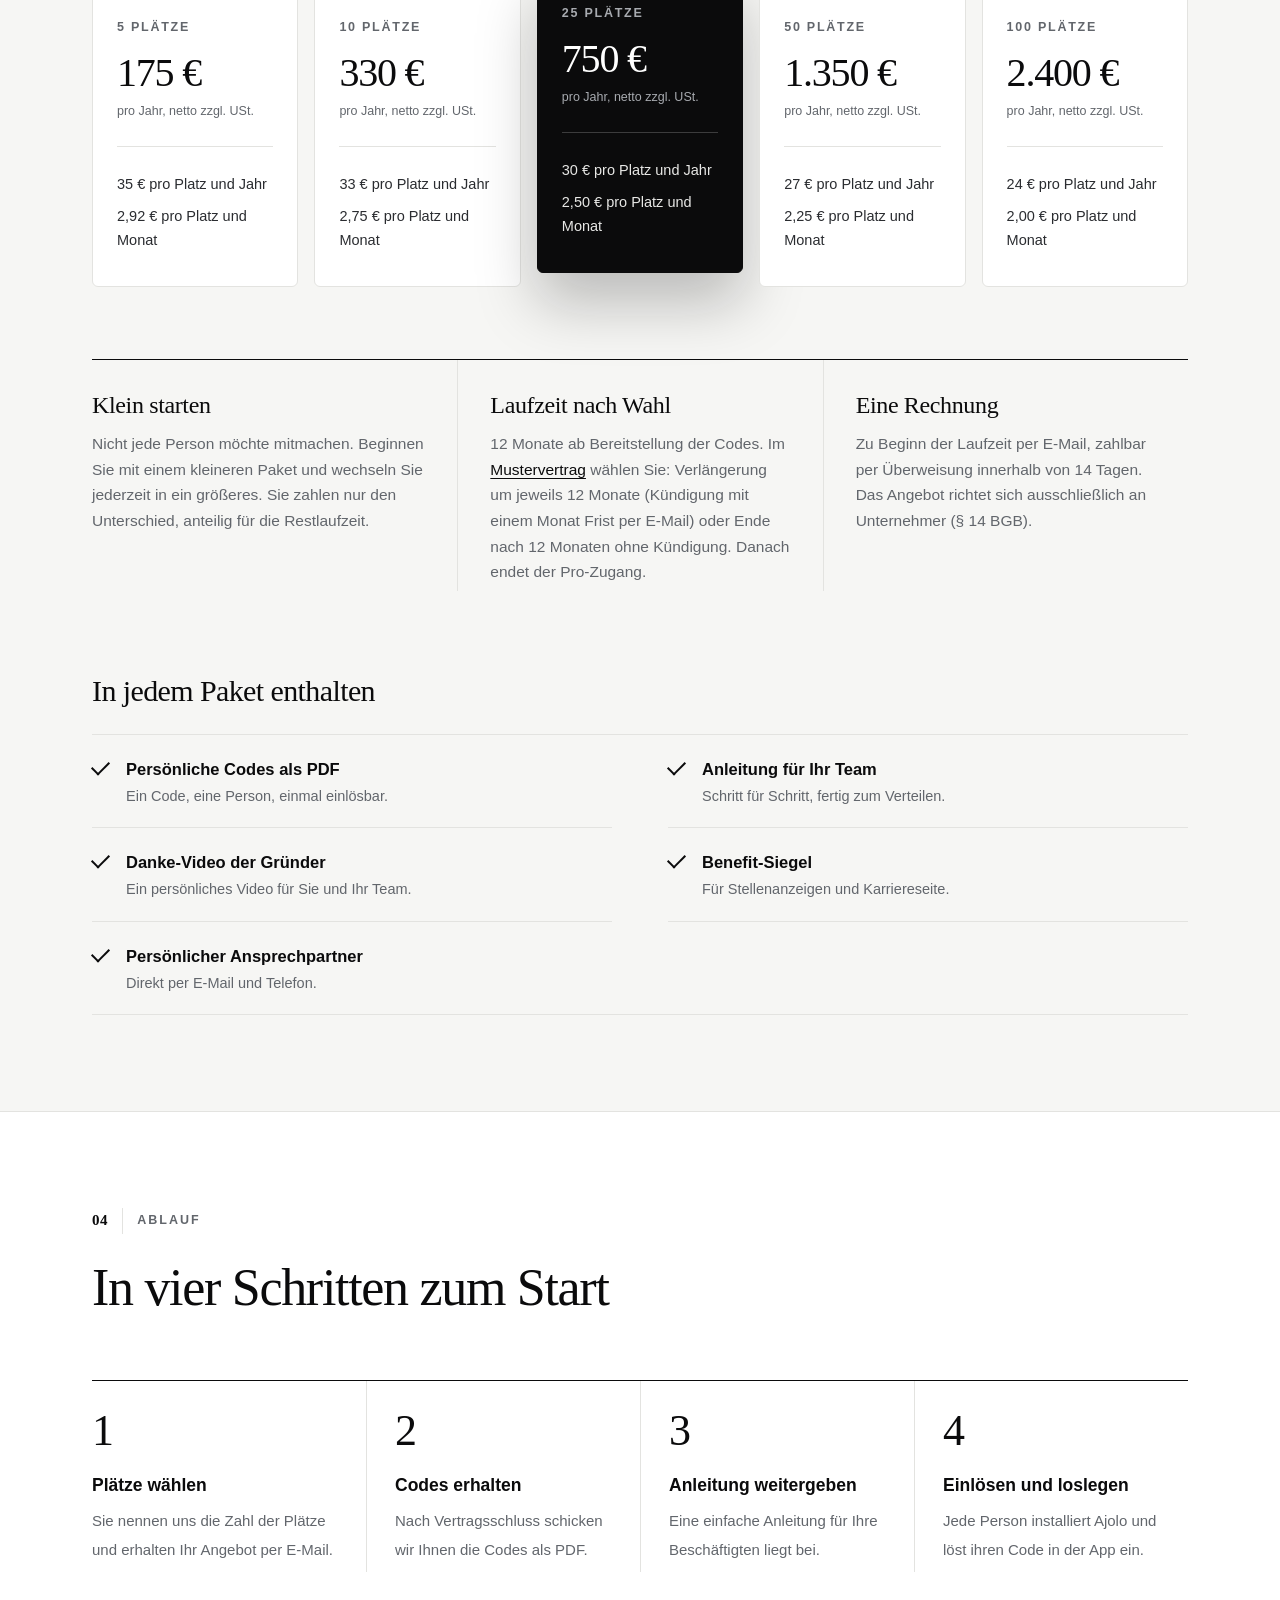
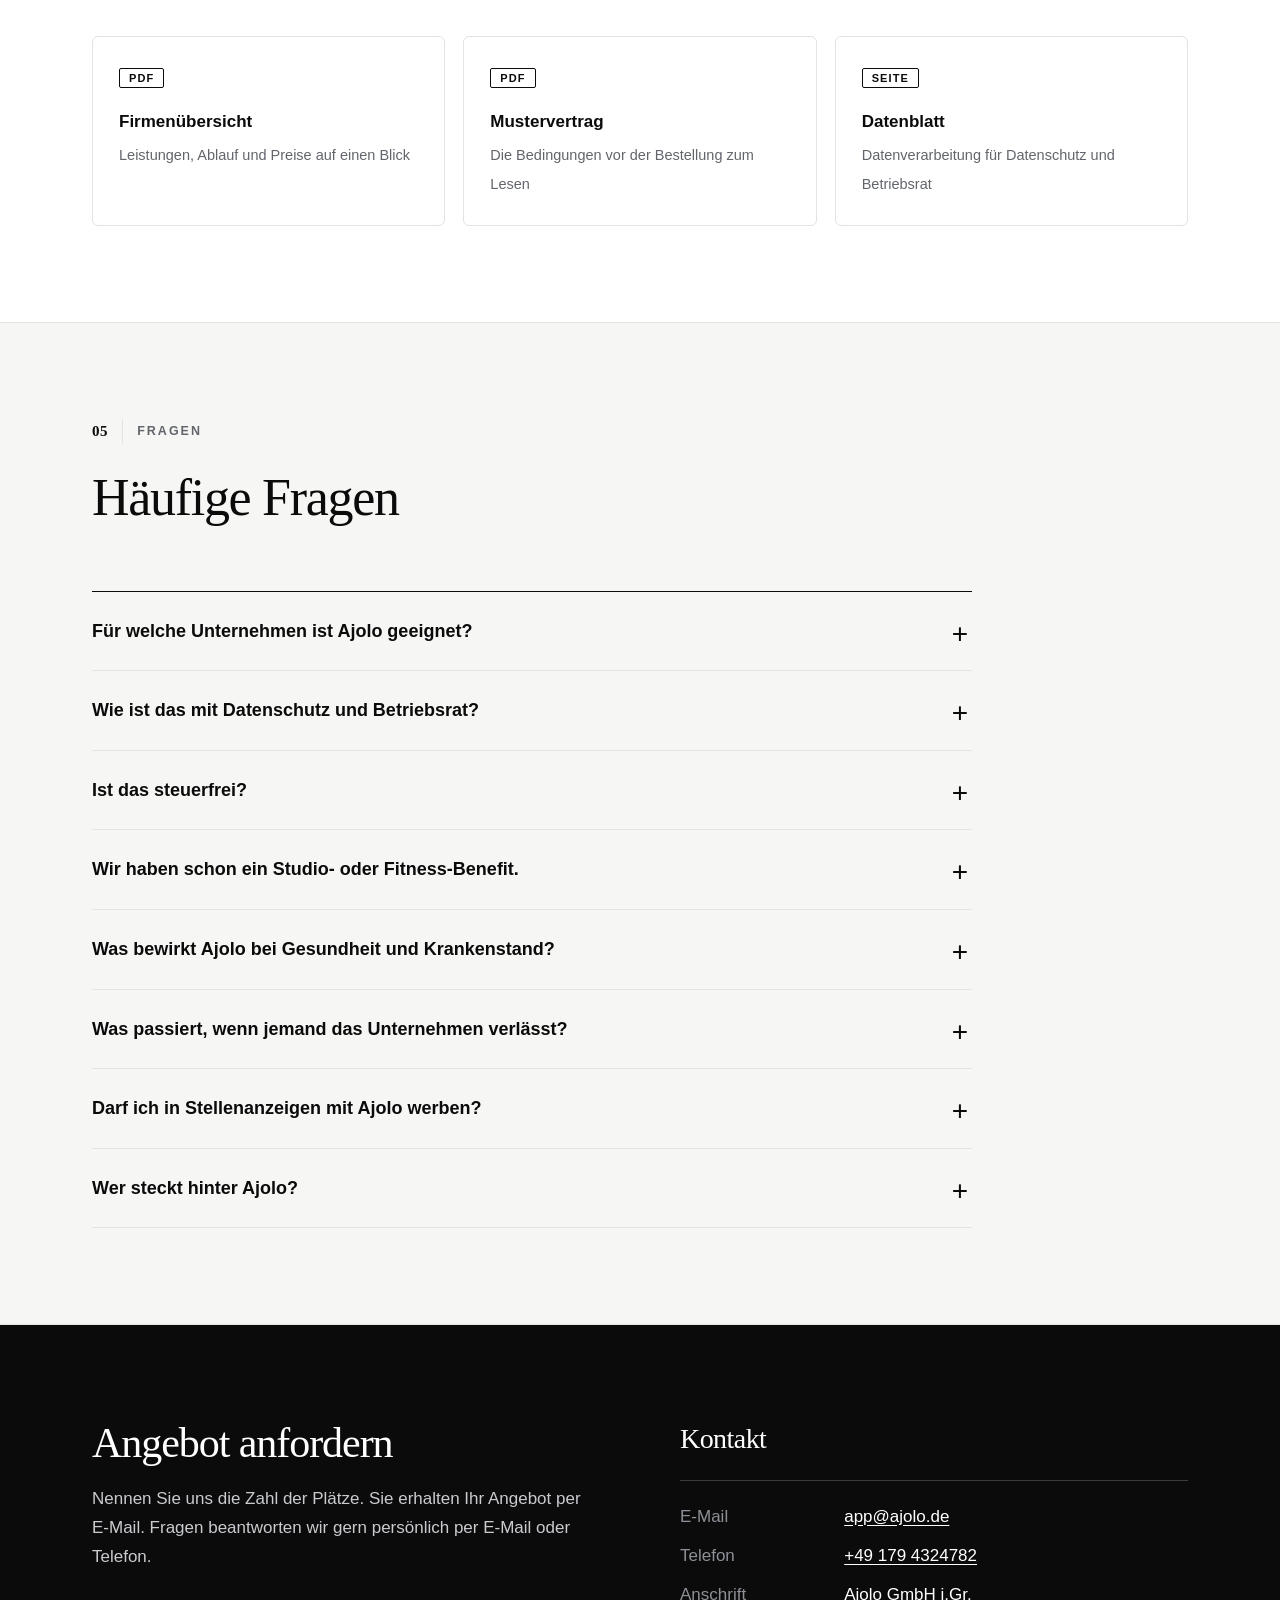
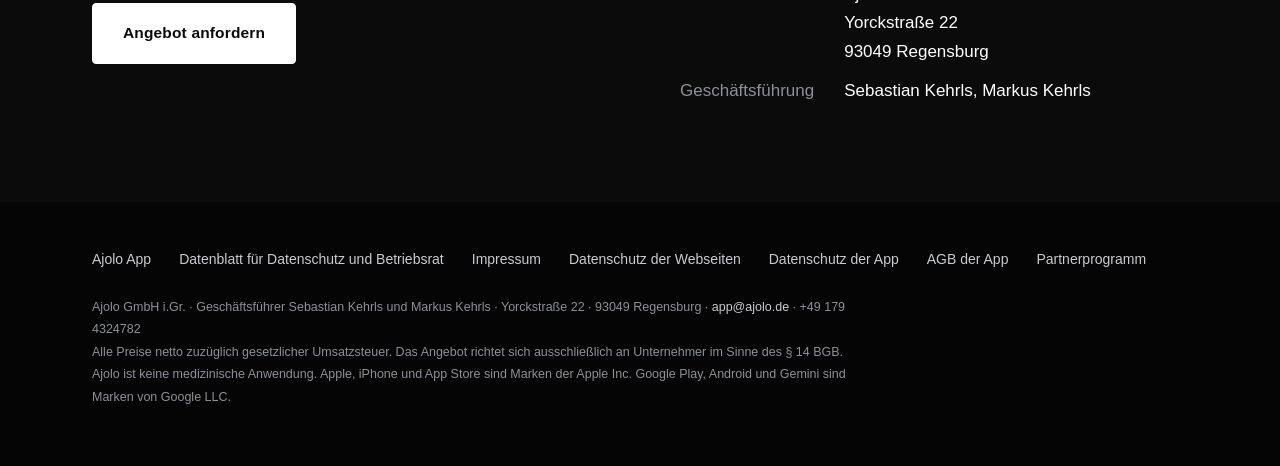
==== commit 5b0a3c48: "Label Beliebt zu Empfohlen" ====
--- a/index.html
+++ b/index.html
@@ -47,7 +47,7 @@
 <p class="note c">Die App im <a href="https://apps.apple.com/app/id6806333157" rel="noopener">App Store</a> und bei <a href="https://play.google.com/store/apps/details?id=com.ajolo.app" rel="noopener">Google Play</a> · <a href="https://ajolo.de/#pro">Alle Pro-Funktionen</a></p></div></section>
 
 <section class="tint" id="pakete"><div class="wrap"><div class="head rv"><p class="eyebrow"><i>03</i>Pakete</p><h2>Fünf Pakete. Feste Preise.</h2><p class="lead">Preise pro Jahr, netto zuzüglich Umsatzsteuer. Mehr als 100 Plätze: individuelles Angebot.</p></div>
-<div class="plans rv"><div class="plan"><h3>5 Plätze</h3><b>175 €</b><small>pro Jahr, netto zzgl. USt.</small><ul><li>35 € pro Platz und Jahr</li><li>2,92 € pro Platz und Monat</li></ul></div><div class="plan"><h3>10 Plätze</h3><b>330 €</b><small>pro Jahr, netto zzgl. USt.</small><ul><li>33 € pro Platz und Jahr</li><li>2,75 € pro Platz und Monat</li></ul></div><div class="plan pop"><em>Beliebt</em><h3>25 Plätze</h3><b>750 €</b><small>pro Jahr, netto zzgl. USt.</small><ul><li>30 € pro Platz und Jahr</li><li>2,50 € pro Platz und Monat</li></ul></div><div class="plan"><h3>50 Plätze</h3><b>1.350 €</b><small>pro Jahr, netto zzgl. USt.</small><ul><li>27 € pro Platz und Jahr</li><li>2,25 € pro Platz und Monat</li></ul></div><div class="plan"><h3>100 Plätze</h3><b>2.400 €</b><small>pro Jahr, netto zzgl. USt.</small><ul><li>24 € pro Platz und Jahr</li><li>2,00 € pro Platz und Monat</li></ul></div></div>
+<div class="plans rv"><div class="plan"><h3>5 Plätze</h3><b>175 €</b><small>pro Jahr, netto zzgl. USt.</small><ul><li>35 € pro Platz und Jahr</li><li>2,92 € pro Platz und Monat</li></ul></div><div class="plan"><h3>10 Plätze</h3><b>330 €</b><small>pro Jahr, netto zzgl. USt.</small><ul><li>33 € pro Platz und Jahr</li><li>2,75 € pro Platz und Monat</li></ul></div><div class="plan pop"><em>Empfohlen</em><h3>25 Plätze</h3><b>750 €</b><small>pro Jahr, netto zzgl. USt.</small><ul><li>30 € pro Platz und Jahr</li><li>2,50 € pro Platz und Monat</li></ul></div><div class="plan"><h3>50 Plätze</h3><b>1.350 €</b><small>pro Jahr, netto zzgl. USt.</small><ul><li>27 € pro Platz und Jahr</li><li>2,25 € pro Platz und Monat</li></ul></div><div class="plan"><h3>100 Plätze</h3><b>2.400 €</b><small>pro Jahr, netto zzgl. USt.</small><ul><li>24 € pro Platz und Jahr</li><li>2,00 € pro Platz und Monat</li></ul></div></div>
 <div class="terms rv"><div><h3>Klein starten</h3><p>Nicht jede Person möchte mitmachen. Beginnen Sie mit einem kleineren Paket und wechseln Sie jederzeit in ein größeres. Sie zahlen nur den Unterschied, anteilig für die Restlaufzeit.</p></div><div><h3>Laufzeit nach Wahl</h3><p>12 Monate ab Bereitstellung der Codes. Im <a href="/downloads/Ajolo_Firmenvertrag_Muster.pdf">Mustervertrag</a> wählen Sie: Verlängerung um jeweils 12 Monate (Kündigung mit einem Monat Frist per E-Mail) oder Ende nach 12 Monaten ohne Kündigung. Danach endet der Pro-Zugang.</p></div><div><h3>Eine Rechnung</h3><p>Zu Beginn der Laufzeit per E-Mail, zahlbar per Überweisung innerhalb von 14 Tagen. Das Angebot richtet sich ausschließlich an Unternehmer (§ 14 BGB).</p></div></div>
 <div class="incl rv"><h3>In jedem Paket enthalten</h3><ul>
 <li><b>Persönliche Codes als PDF</b><span>Ein Code, eine Person, einmal einlösbar.</span></li>
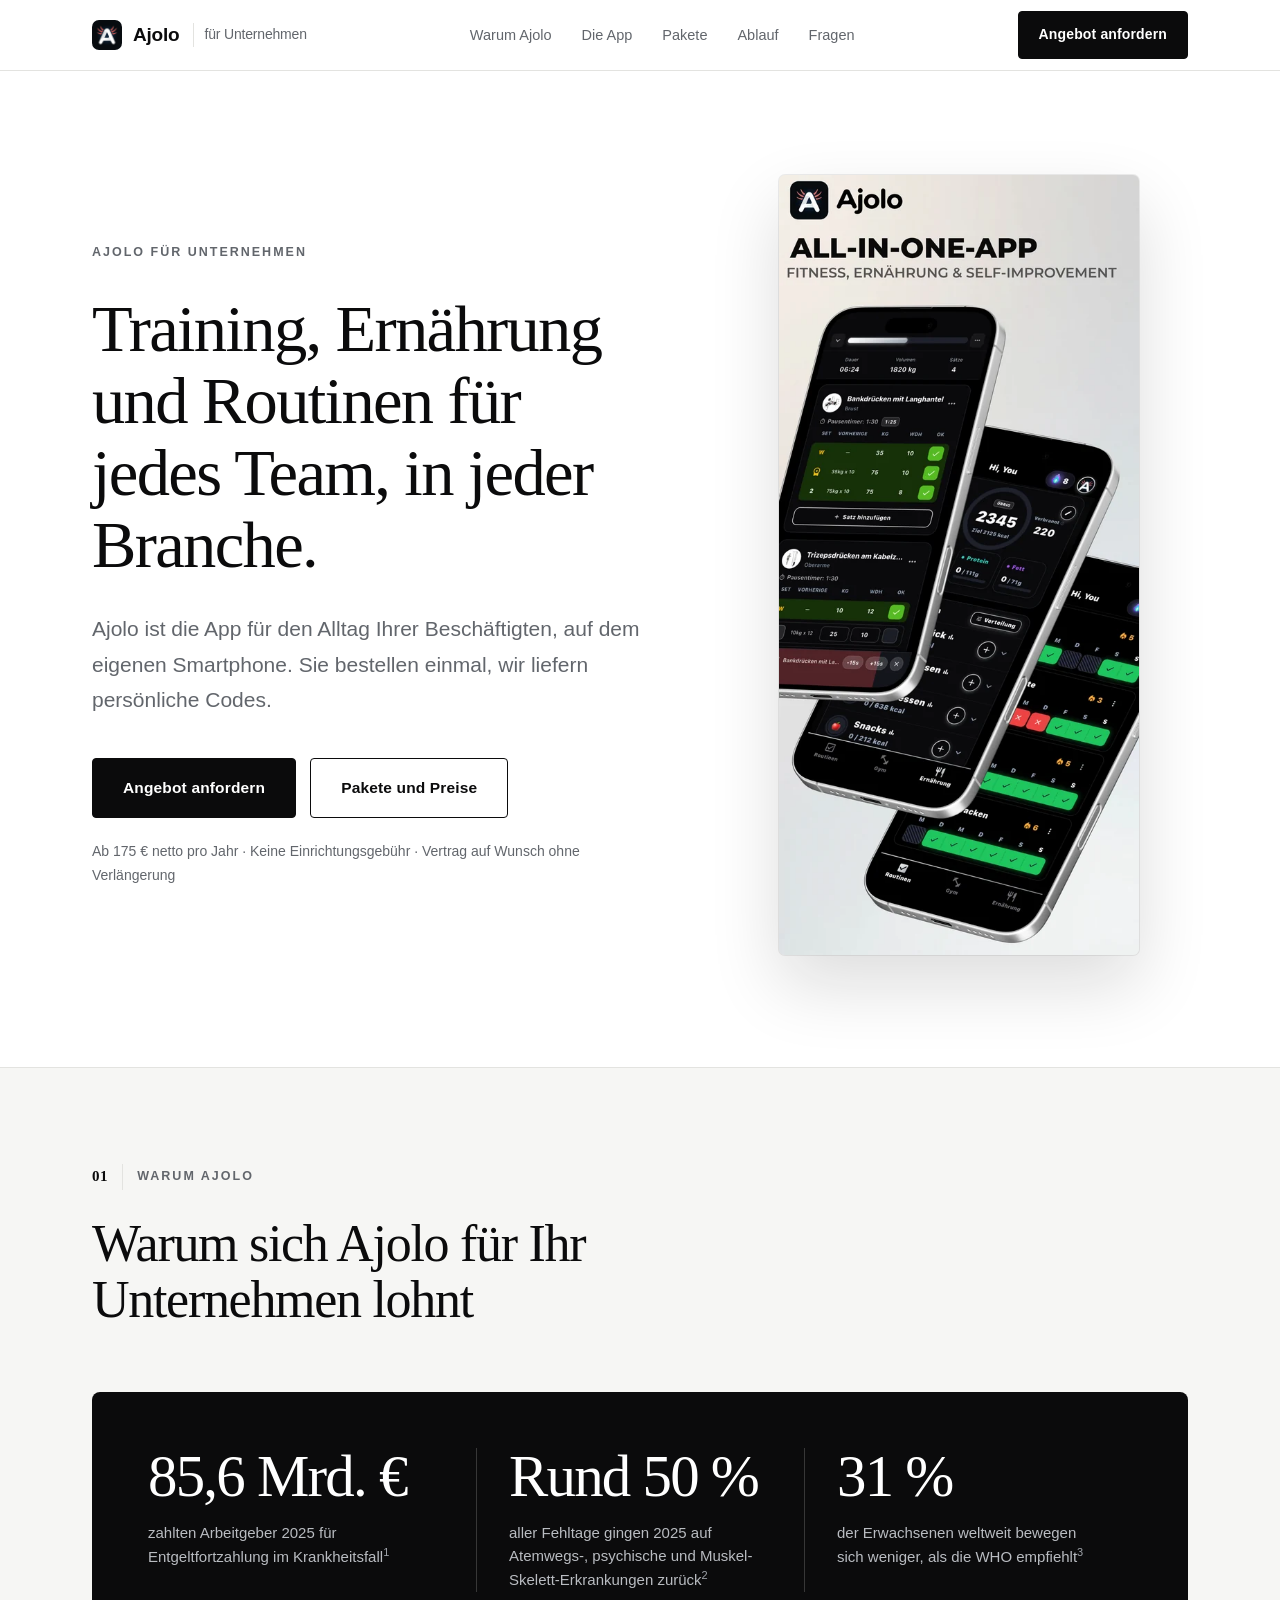
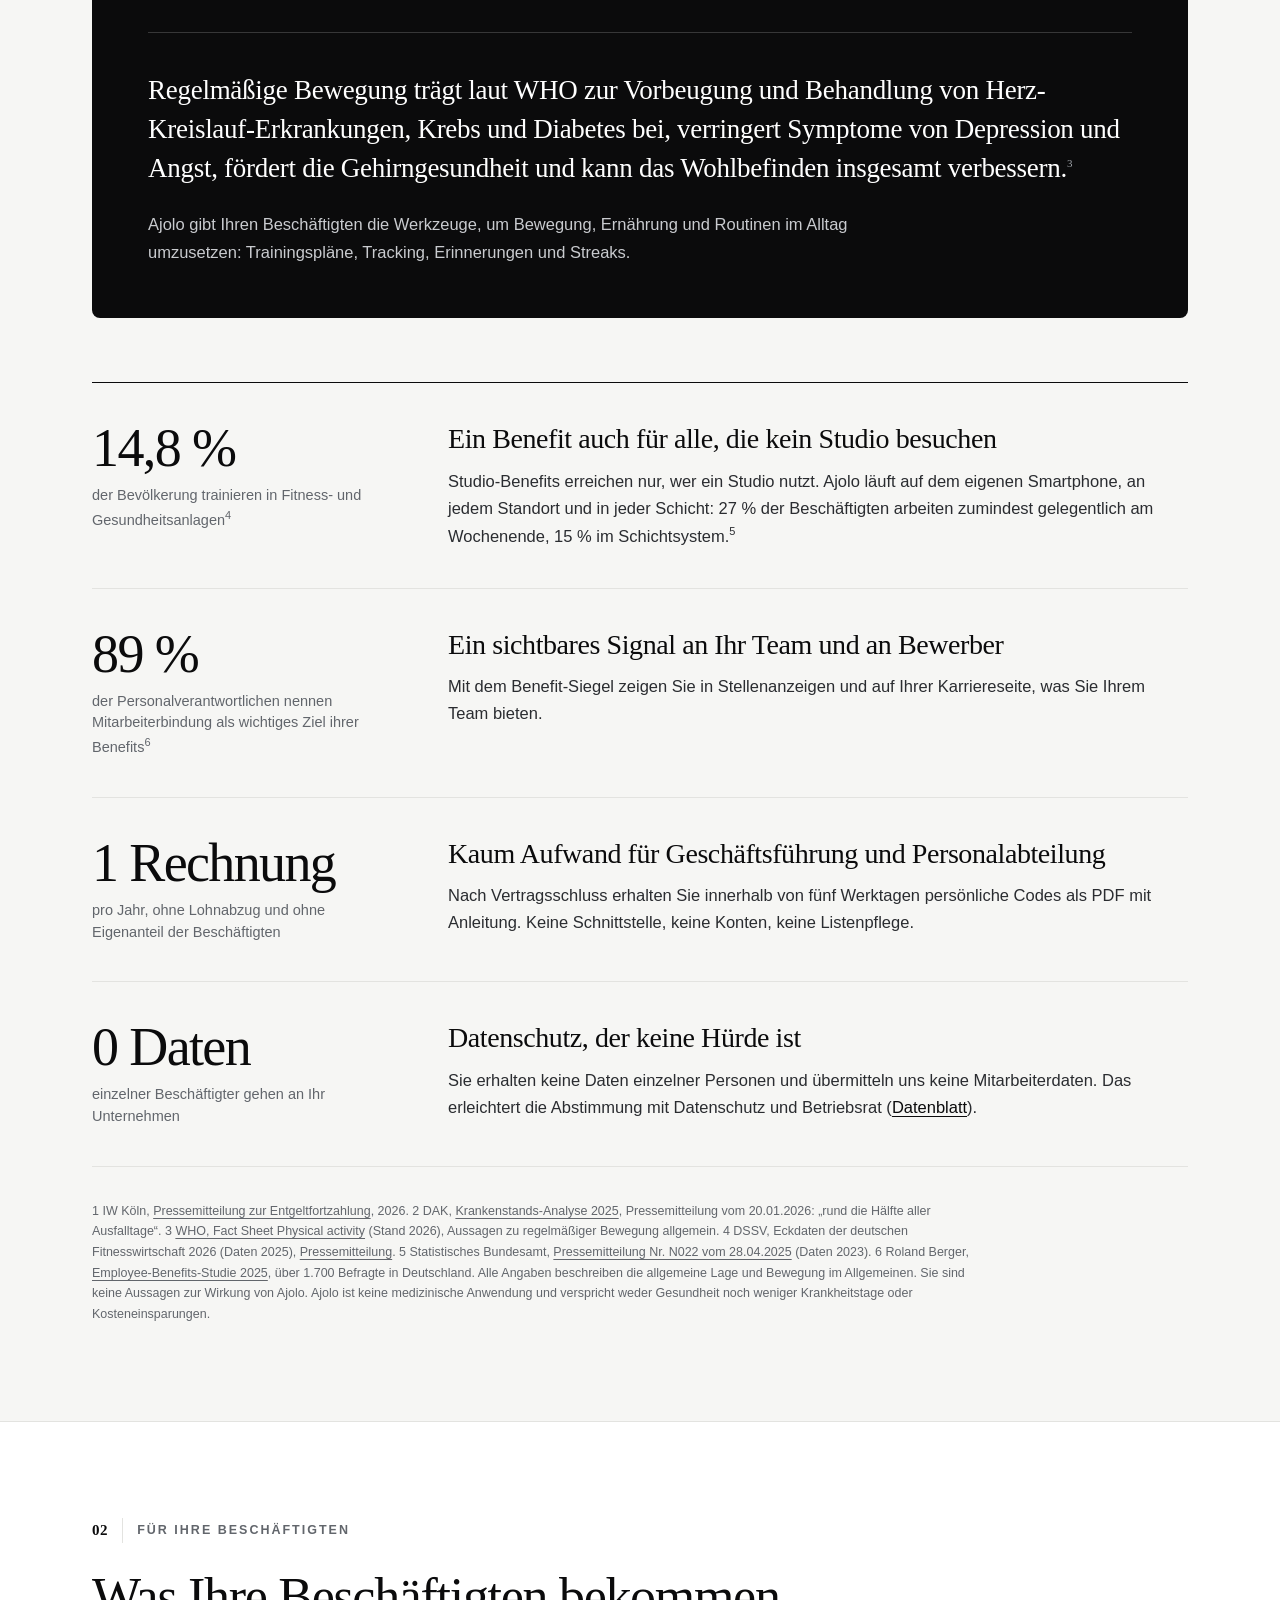
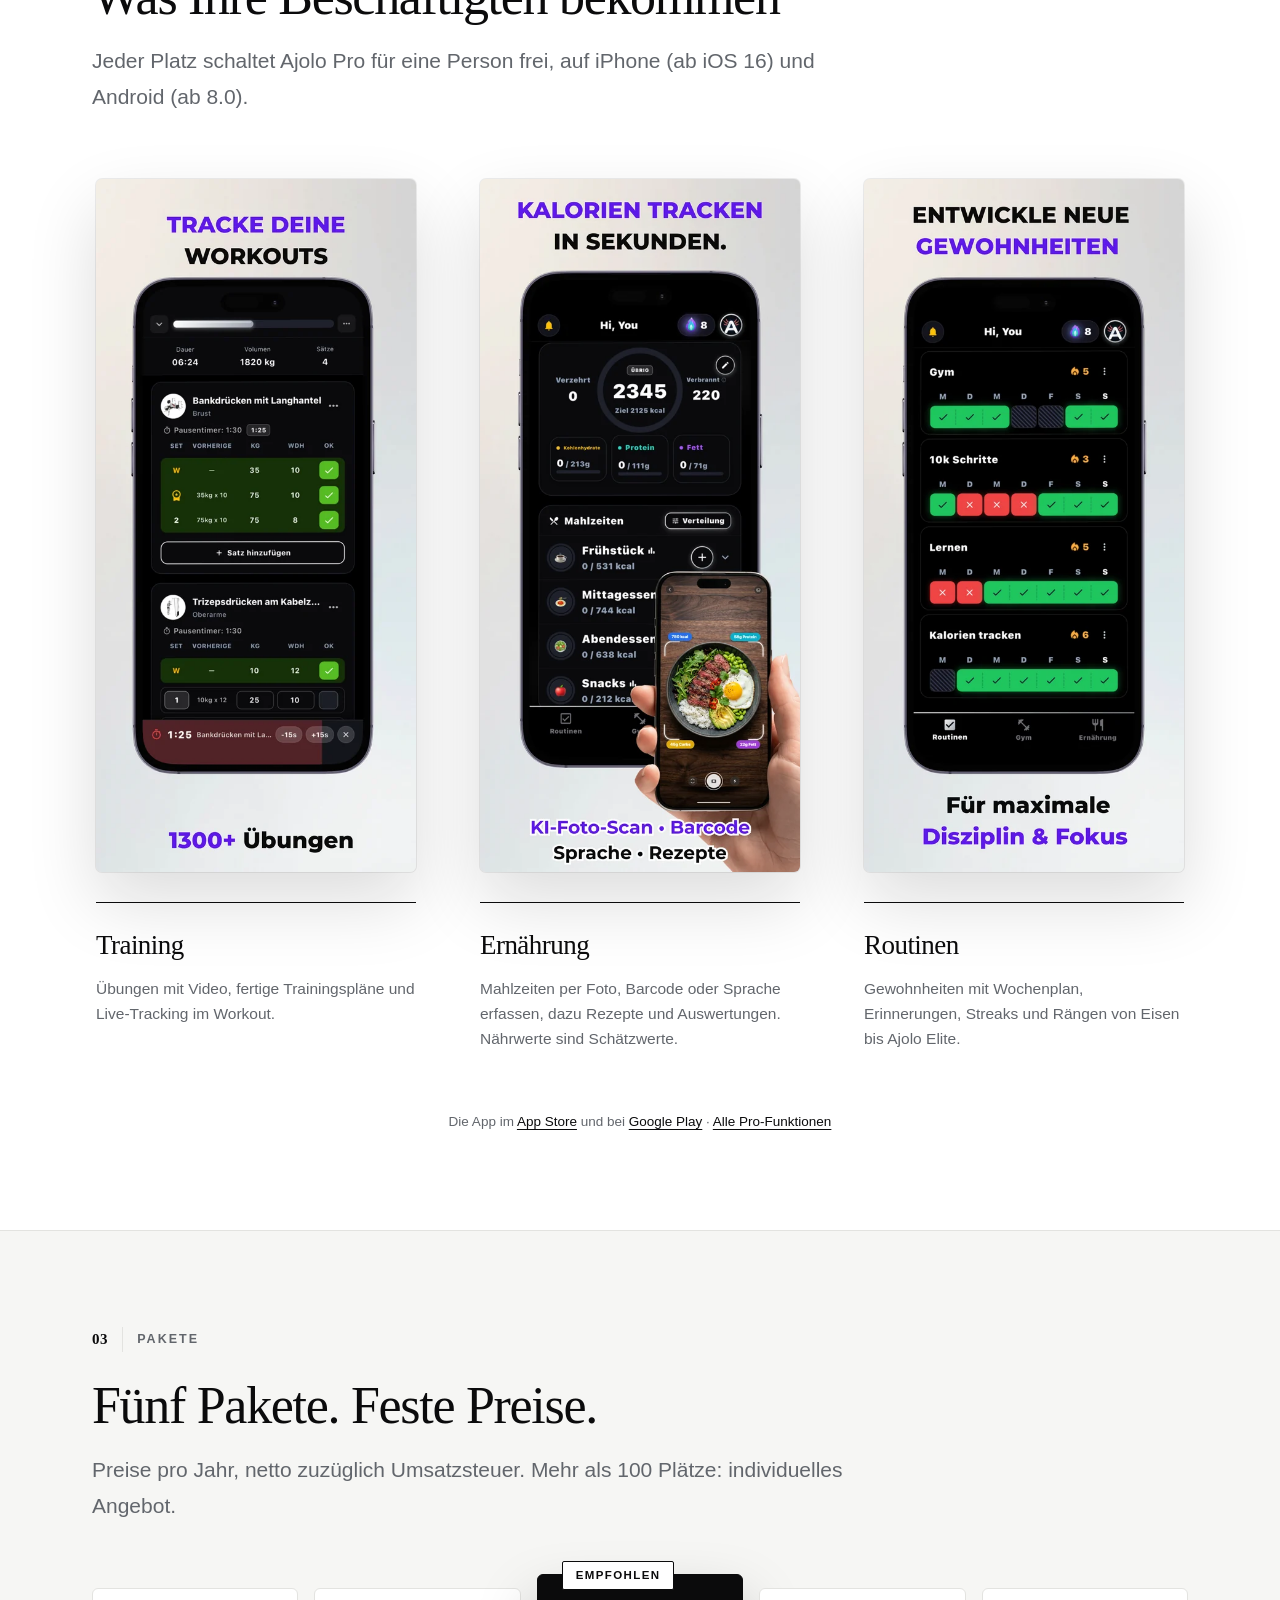
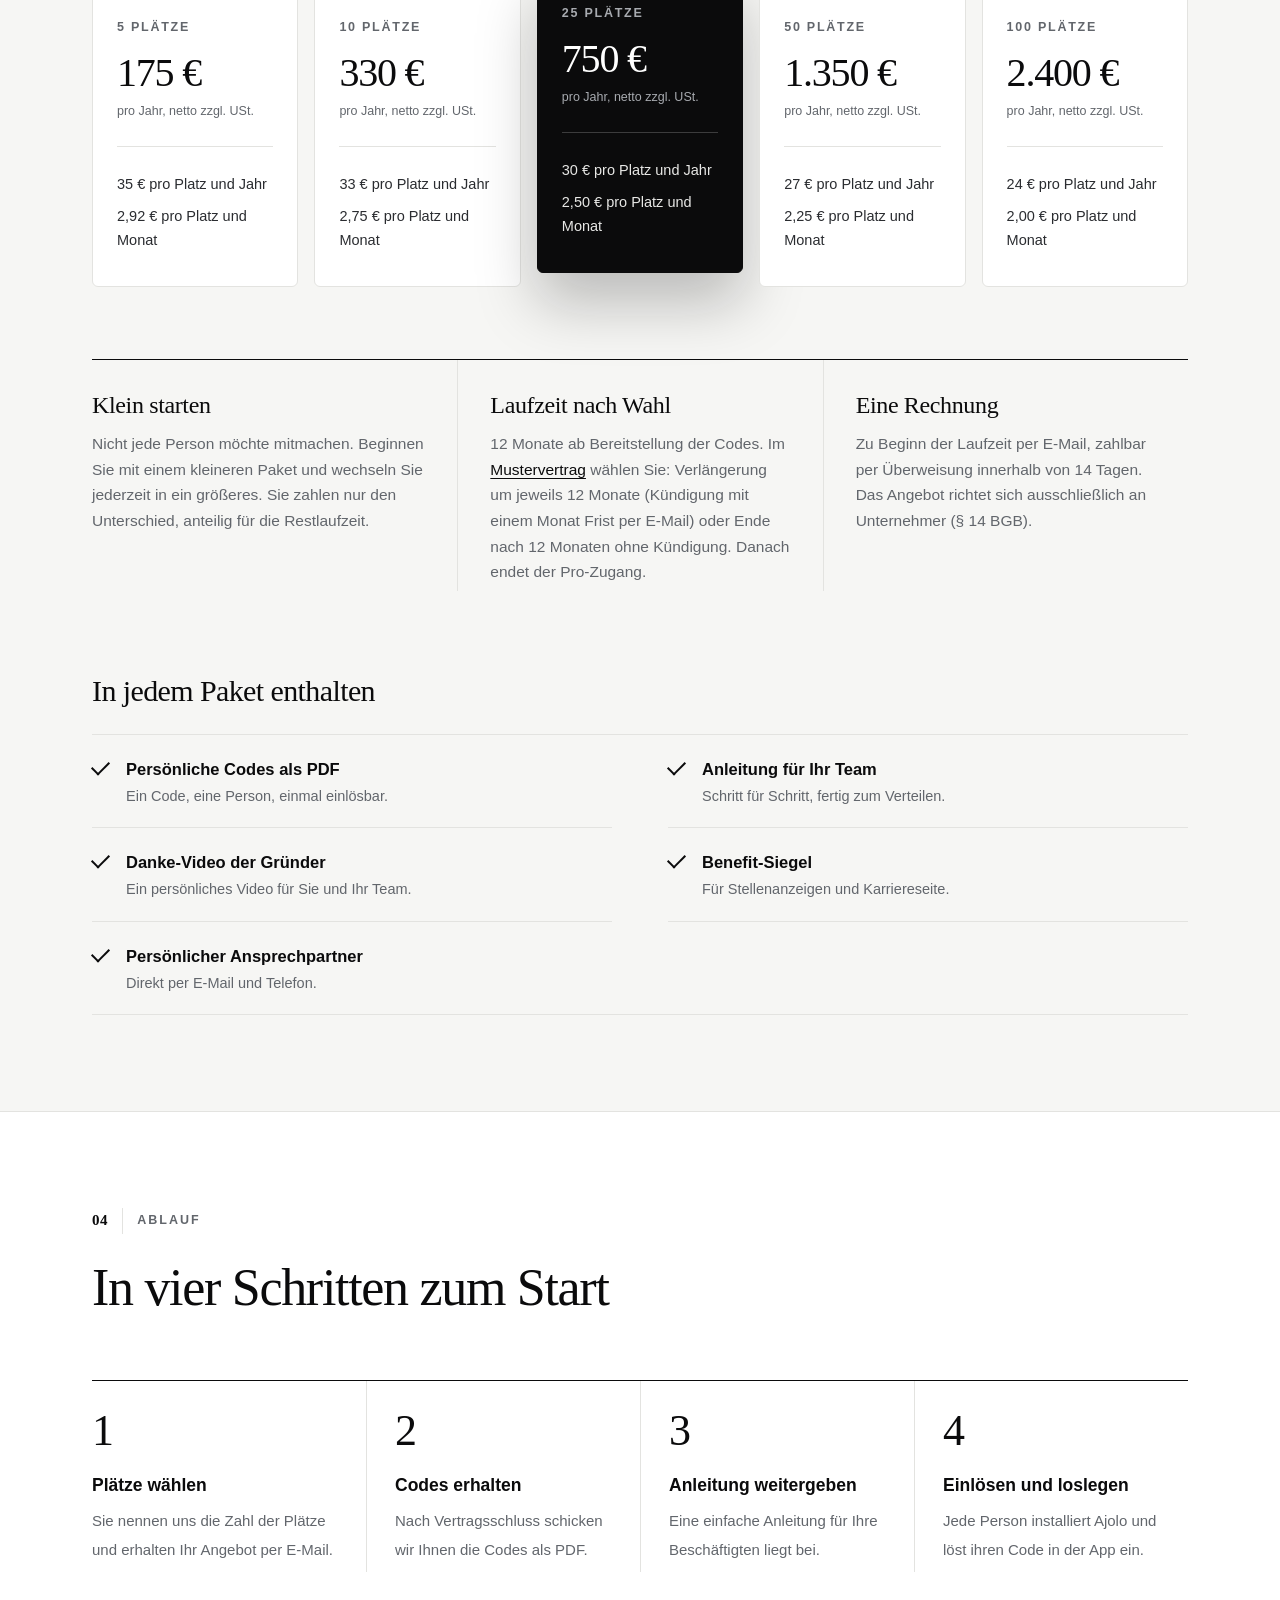
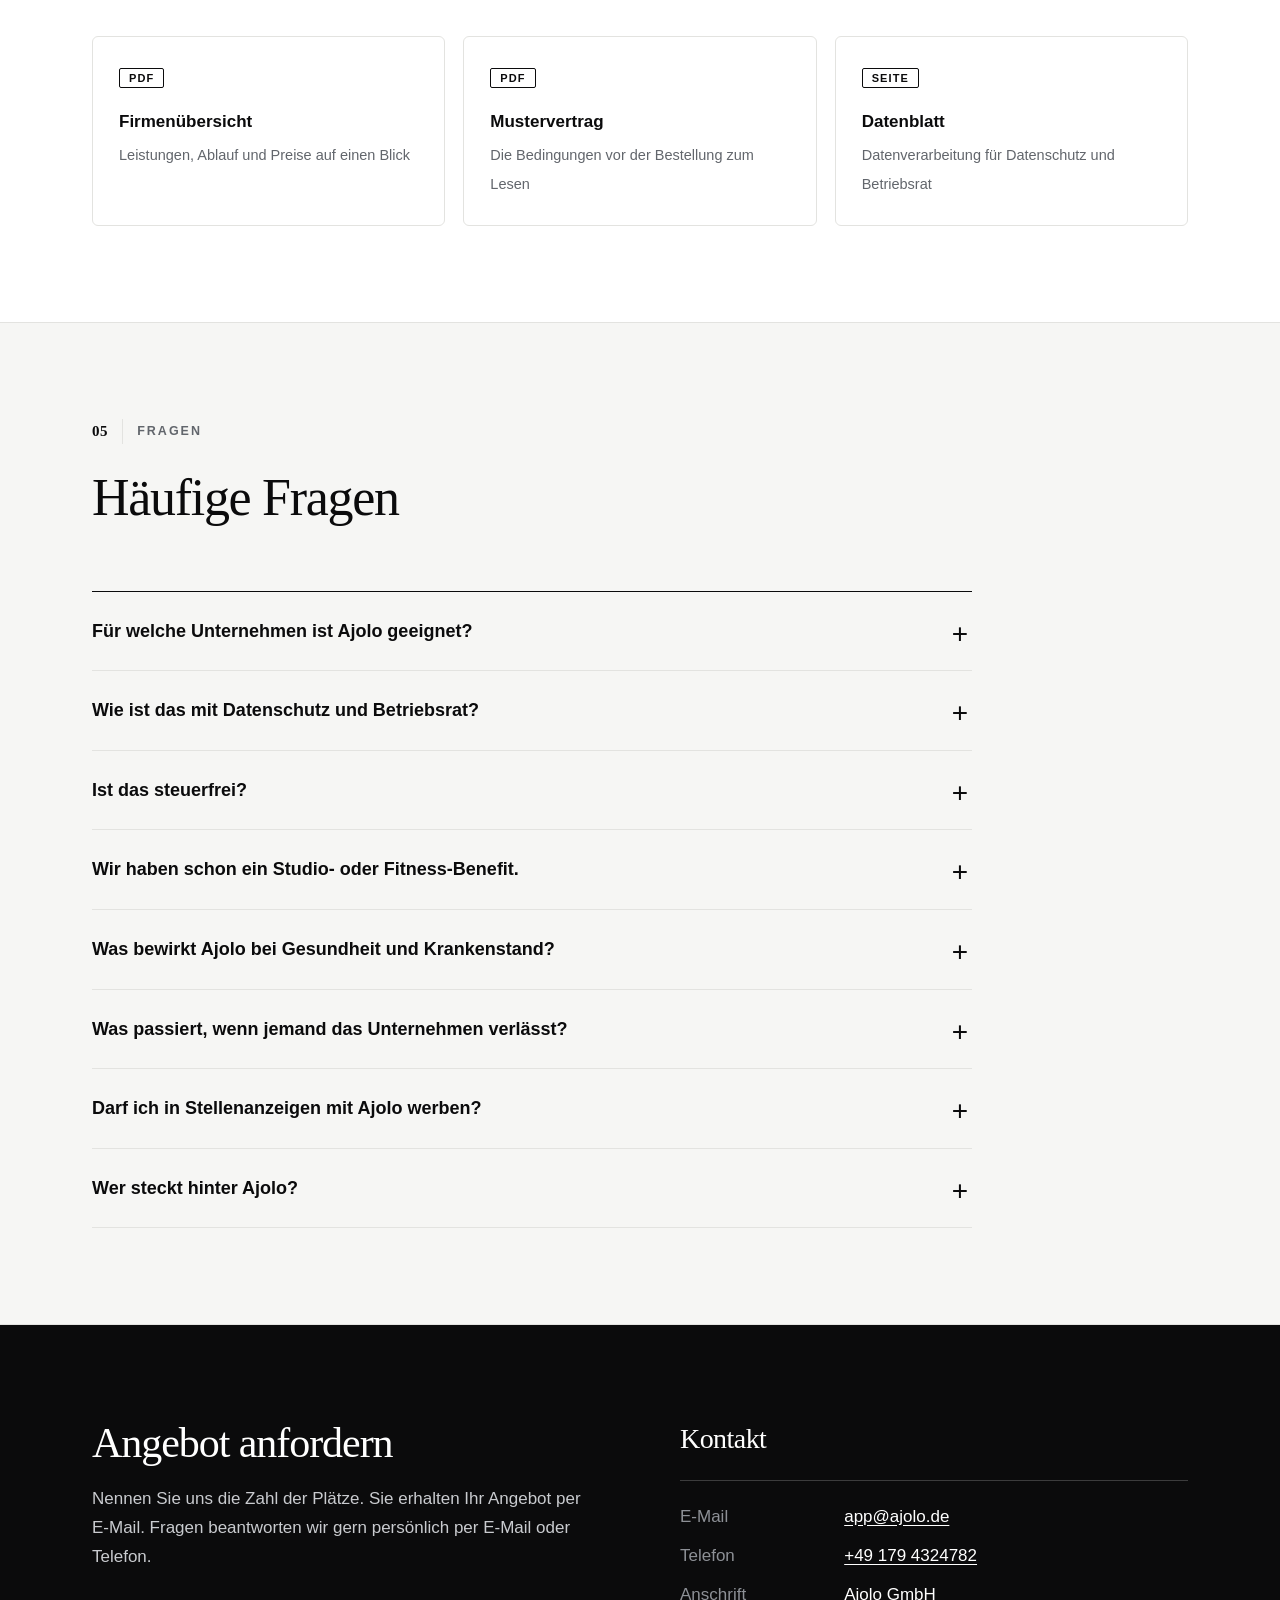
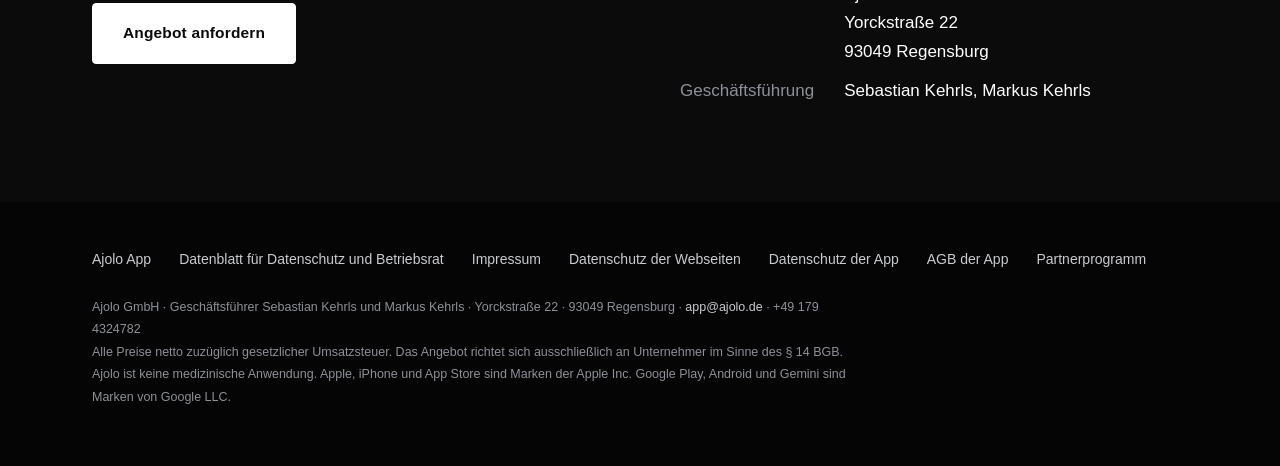
==== commit f8d8c79c: "GmbH im Handelsregister eingetragen (HRB 22794): i.Gr. entfernt, Registerangaben ergaenzt" ====
--- a/index.html
+++ b/index.html
@@ -69,13 +69,13 @@
 <details><summary>Was bewirkt Ajolo bei Gesundheit und Krankenstand?</summary><p>Dazu machen wir keine Zusagen. Ajolo ist eine App für Training, Ernährung und Routinen, keine medizinische Anwendung, keine Therapie und keine zertifizierte Präventionsmaßnahme. Die Angaben oben beschreiben die allgemeine Lage, nicht die Wirkung von Ajolo.</p></details>
 <details><summary>Was passiert, wenn jemand das Unternehmen verlässt?</summary><p>Jeder Code gehört zu einer Person und lässt sich einmal einlösen. Ein eingelöster Platz lässt sich nicht übertragen. Noch nicht eingelöste Codes geben Sie an andere Beschäftigte weiter, nicht an Dritte.</p></details>
 <details><summary>Darf ich in Stellenanzeigen mit Ajolo werben?</summary><p>Ja, mit dem Benefit-Siegel. Bitte werben Sie nur mit dem, was zutrifft, zum Beispiel „Ajolo Pro für unser Team“, und ohne Gesundheitsversprechen.</p></details>
-<details><summary>Wer steckt hinter Ajolo?</summary><p>Die Ajolo GmbH i.Gr. in Regensburg, Geschäftsführer sind Sebastian und Markus Kehrls. Die App gibt es im <a href="https://apps.apple.com/app/id6806333157" rel="noopener">App Store</a> und bei <a href="https://play.google.com/store/apps/details?id=com.ajolo.app" rel="noopener">Google Play</a>. Die Eintragung im Handelsregister ist beantragt. Referenzkunden nennen wir erst, wenn sie zugestimmt haben.</p></details>
+<details><summary>Wer steckt hinter Ajolo?</summary><p>Die Ajolo GmbH in Regensburg, Geschäftsführer sind Sebastian und Markus Kehrls. Die App gibt es im <a href="https://apps.apple.com/app/id6806333157" rel="noopener">App Store</a> und bei <a href="https://play.google.com/store/apps/details?id=com.ajolo.app" rel="noopener">Google Play</a>. Eingetragen im Handelsregister des Amtsgerichts Regensburg unter HRB 22794. Referenzkunden nennen wir erst, wenn sie zugestimmt haben.</p></details>
 </div></div></section>
 
 <section class="contact" id="kontakt"><div class="wrap two"><div><h2>Angebot anfordern</h2><p>Nennen Sie uns die Zahl der Plätze. Sie erhalten Ihr Angebot per E-Mail. Fragen beantworten wir gern persönlich per E-Mail oder Telefon.</p>
 <p class="btns"><a class="btn inv" href="mailto:app@ajolo.de?subject=Anfrage%20Ajolo%20f%C3%BCr%20Unternehmen&body=Guten%20Tag%2C%0A%0Awir%20interessieren%20uns%20f%C3%BCr%20Ajolo%20Pro%20f%C3%BCr%20unser%20Team.%0A%0AFirma%3A%0AAnsprechperson%3A%0AGew%C3%BCnschte%20Pl%C3%A4tze%3A%0ATelefon%20%28optional%29%3A%0A%0AViele%20Gr%C3%BC%C3%9Fe">Angebot anfordern</a></p></div>
-<div><h3 class="h3l">Kontakt</h3><dl><dt>E-Mail</dt><dd><a href="mailto:app@ajolo.de">app@ajolo.de</a></dd><dt>Telefon</dt><dd><a href="tel:+491794324782">+49 179 4324782</a></dd><dt>Anschrift</dt><dd>Ajolo GmbH i.Gr.<br>Yorckstraße 22<br>93049 Regensburg</dd><dt>Geschäftsführung</dt><dd>Sebastian Kehrls, Markus Kehrls</dd></dl></div></div></section><script>
+<div><h3 class="h3l">Kontakt</h3><dl><dt>E-Mail</dt><dd><a href="mailto:app@ajolo.de">app@ajolo.de</a></dd><dt>Telefon</dt><dd><a href="tel:+491794324782">+49 179 4324782</a></dd><dt>Anschrift</dt><dd>Ajolo GmbH<br>Yorckstraße 22<br>93049 Regensburg</dd><dt>Geschäftsführung</dt><dd>Sebastian Kehrls, Markus Kehrls</dd></dl></div></div></section><script>
 document.documentElement.className+=' js';
 (function(){if('IntersectionObserver' in window&&!matchMedia('(prefers-reduced-motion: reduce)').matches){var io=new IntersectionObserver(function(es){es.forEach(function(e){if(e.isIntersecting){e.target.classList.add('in');io.unobserve(e.target)}})},{threshold:.1});document.querySelectorAll('.rv').forEach(function(el){io.observe(el)})}else{document.querySelectorAll('.rv').forEach(function(el){el.classList.add('in')})}})();
 </script></main><footer><div class="wrap"><ul><li><a href="https://ajolo.de/">Ajolo App</a></li><li><a href="/datenblatt.html">Datenblatt für Datenschutz und Betriebsrat</a></li><li><a href="https://legal.ajolo.de/imprint.html">Impressum</a></li><li><a href="https://legal.ajolo.de/partner-datenschutz.html">Datenschutz der Webseiten</a></li><li><a href="https://legal.ajolo.de/">Datenschutz der App</a></li><li><a href="https://legal.ajolo.de/terms.html">AGB der App</a></li><li><a href="https://partner.ajolo.de/">Partnerprogramm</a></li></ul>
-<p>Ajolo GmbH i.Gr. · Geschäftsführer Sebastian Kehrls und Markus Kehrls · Yorckstraße 22 · 93049 Regensburg · <a href="mailto:app@ajolo.de">app@ajolo.de</a> · +49 179 4324782<br>Alle Preise netto zuzüglich gesetzlicher Umsatzsteuer. Das Angebot richtet sich ausschließlich an Unternehmer im Sinne des § 14 BGB. Ajolo ist keine medizinische Anwendung. Apple, iPhone und App Store sind Marken der Apple Inc. Google Play, Android und Gemini sind Marken von Google LLC.</p></div></footer></body></html>+<p>Ajolo GmbH · Geschäftsführer Sebastian Kehrls und Markus Kehrls · Yorckstraße 22 · 93049 Regensburg · <a href="mailto:app@ajolo.de">app@ajolo.de</a> · +49 179 4324782<br>Alle Preise netto zuzüglich gesetzlicher Umsatzsteuer. Das Angebot richtet sich ausschließlich an Unternehmer im Sinne des § 14 BGB. Ajolo ist keine medizinische Anwendung. Apple, iPhone und App Store sind Marken der Apple Inc. Google Play, Android und Gemini sind Marken von Google LLC.</p></div></footer></body></html>
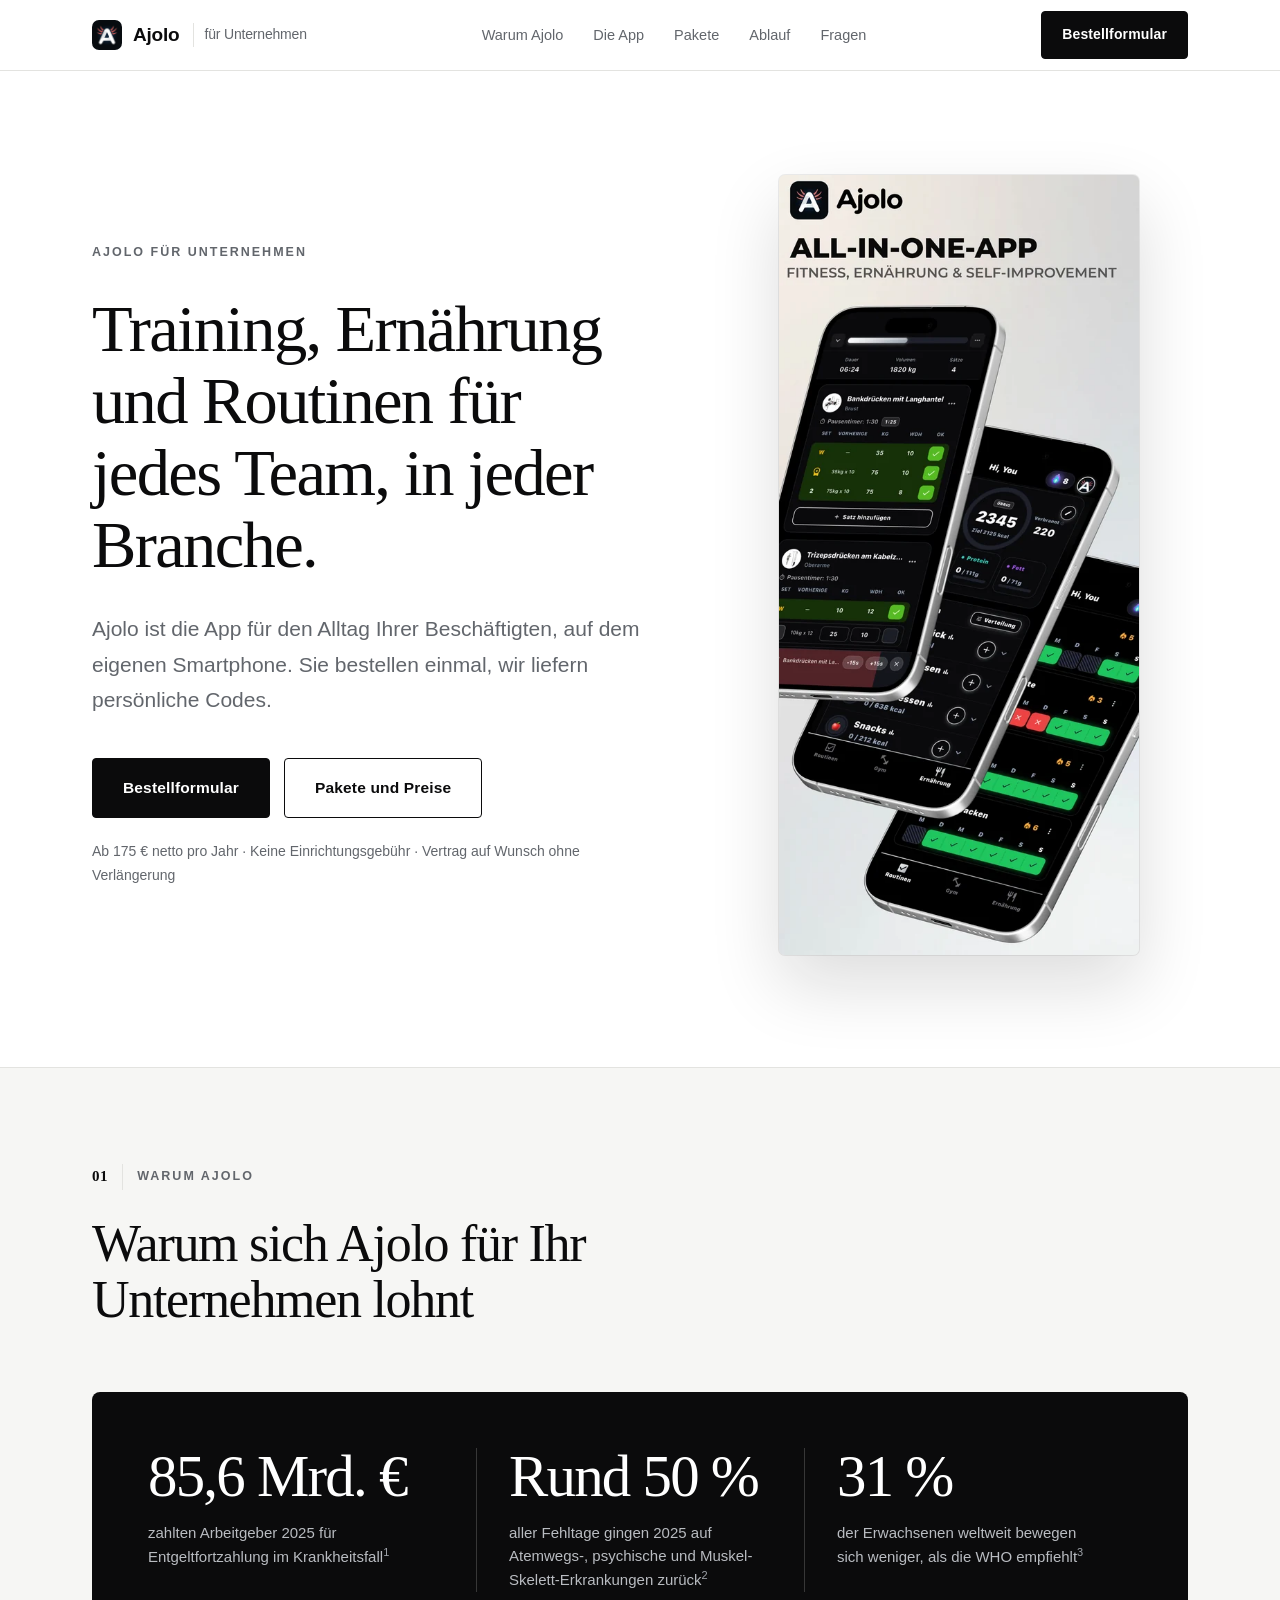
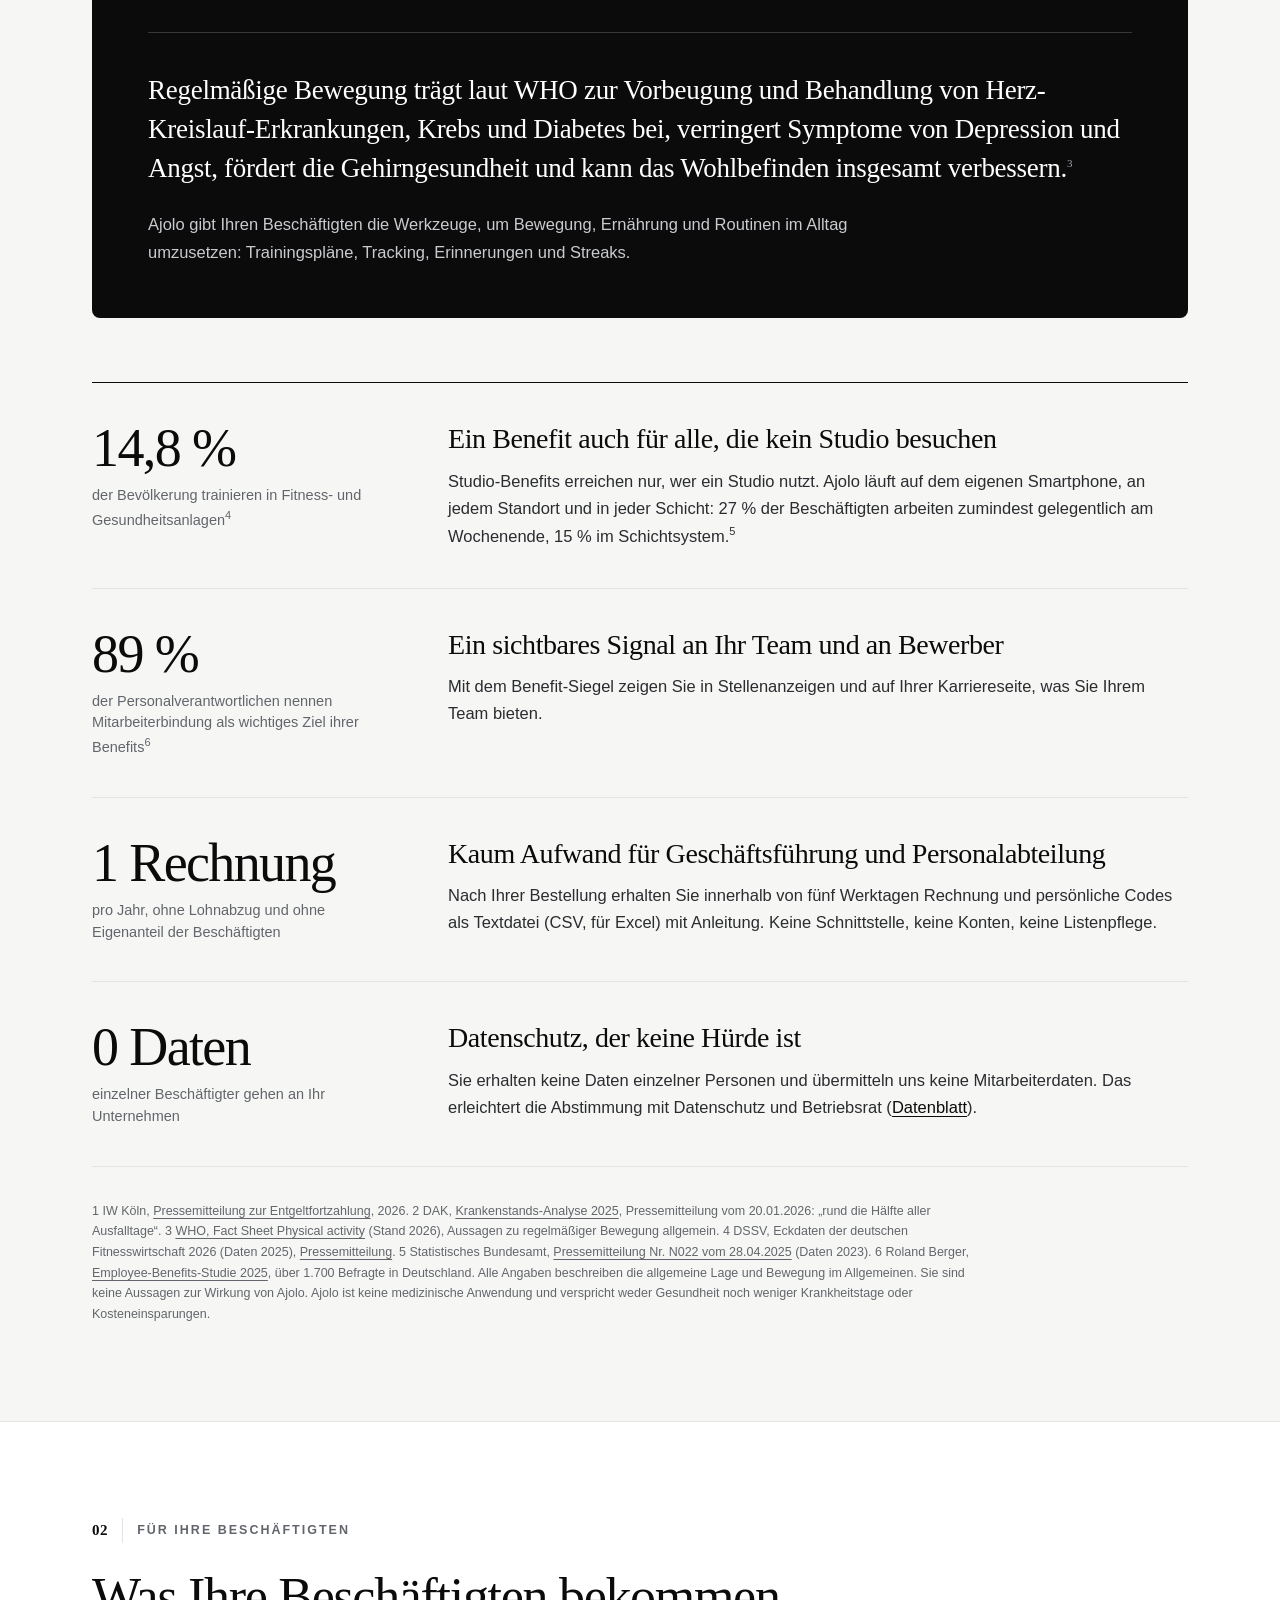
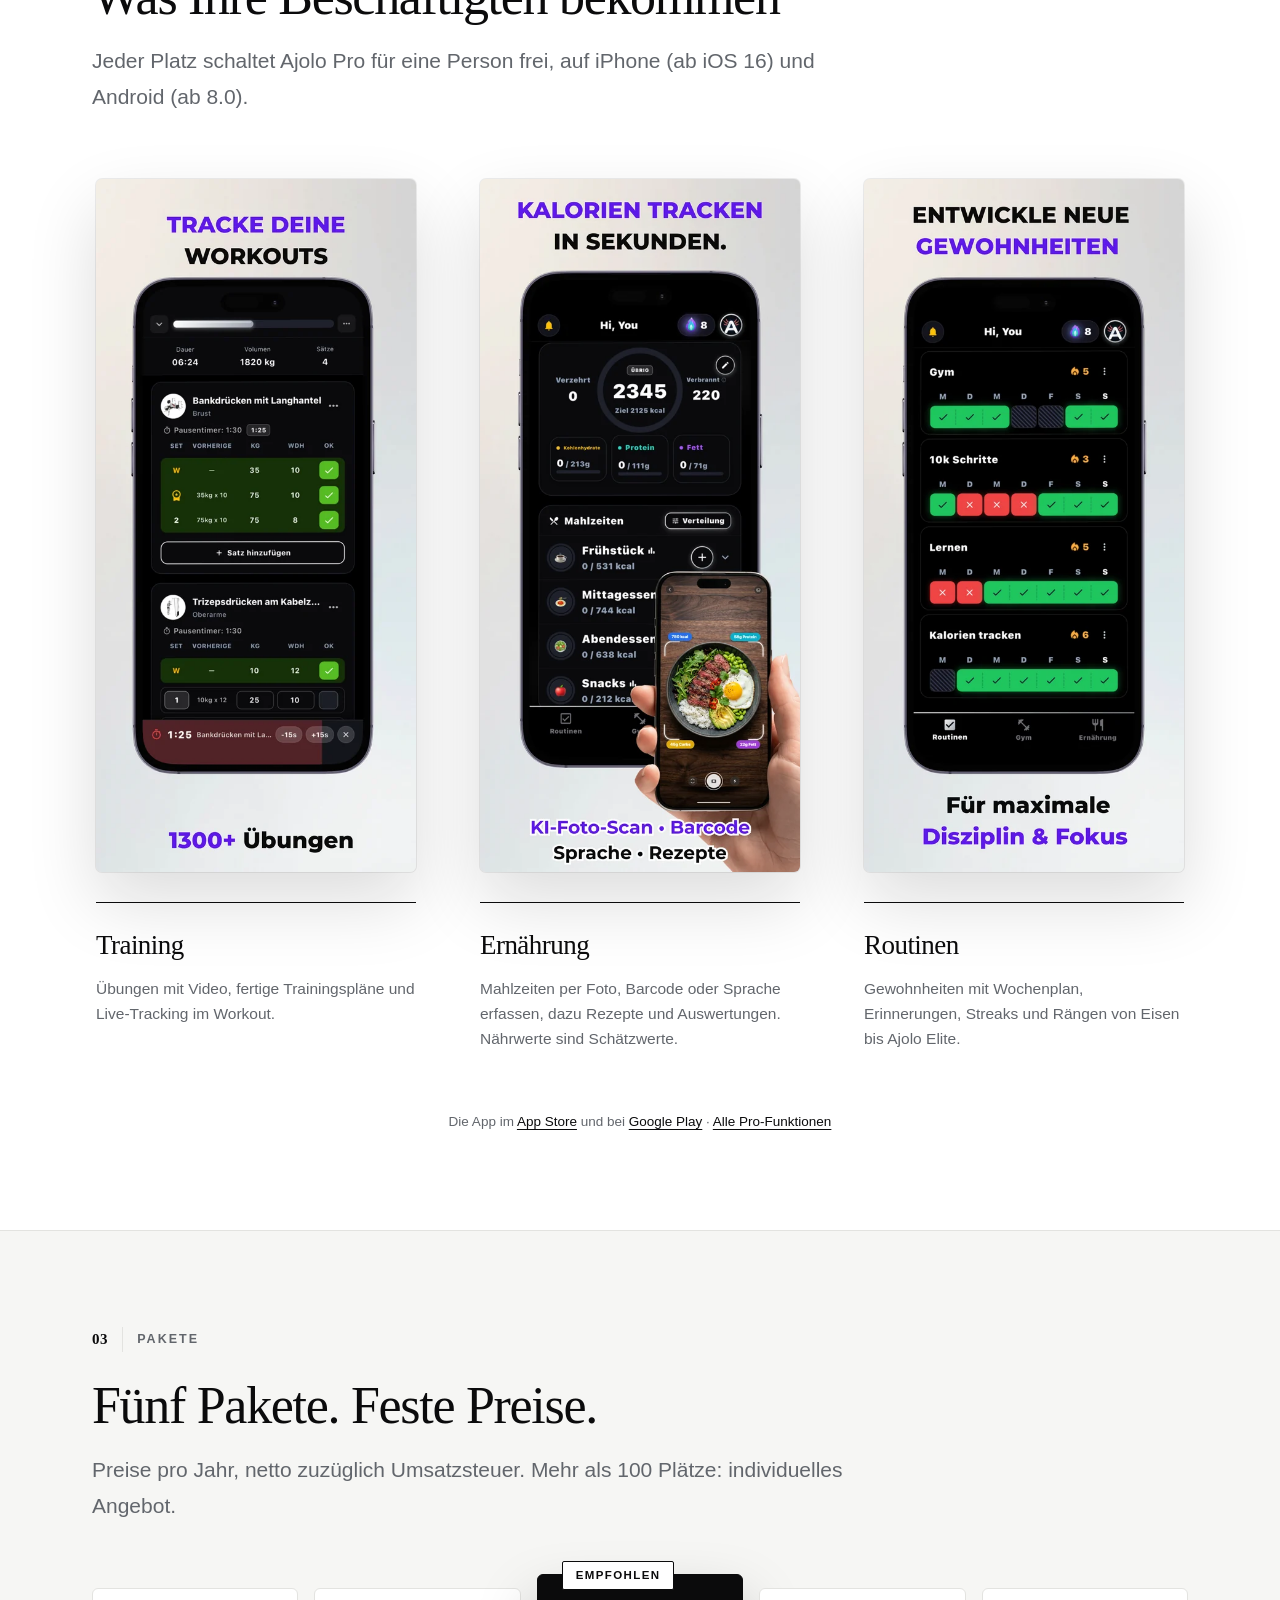
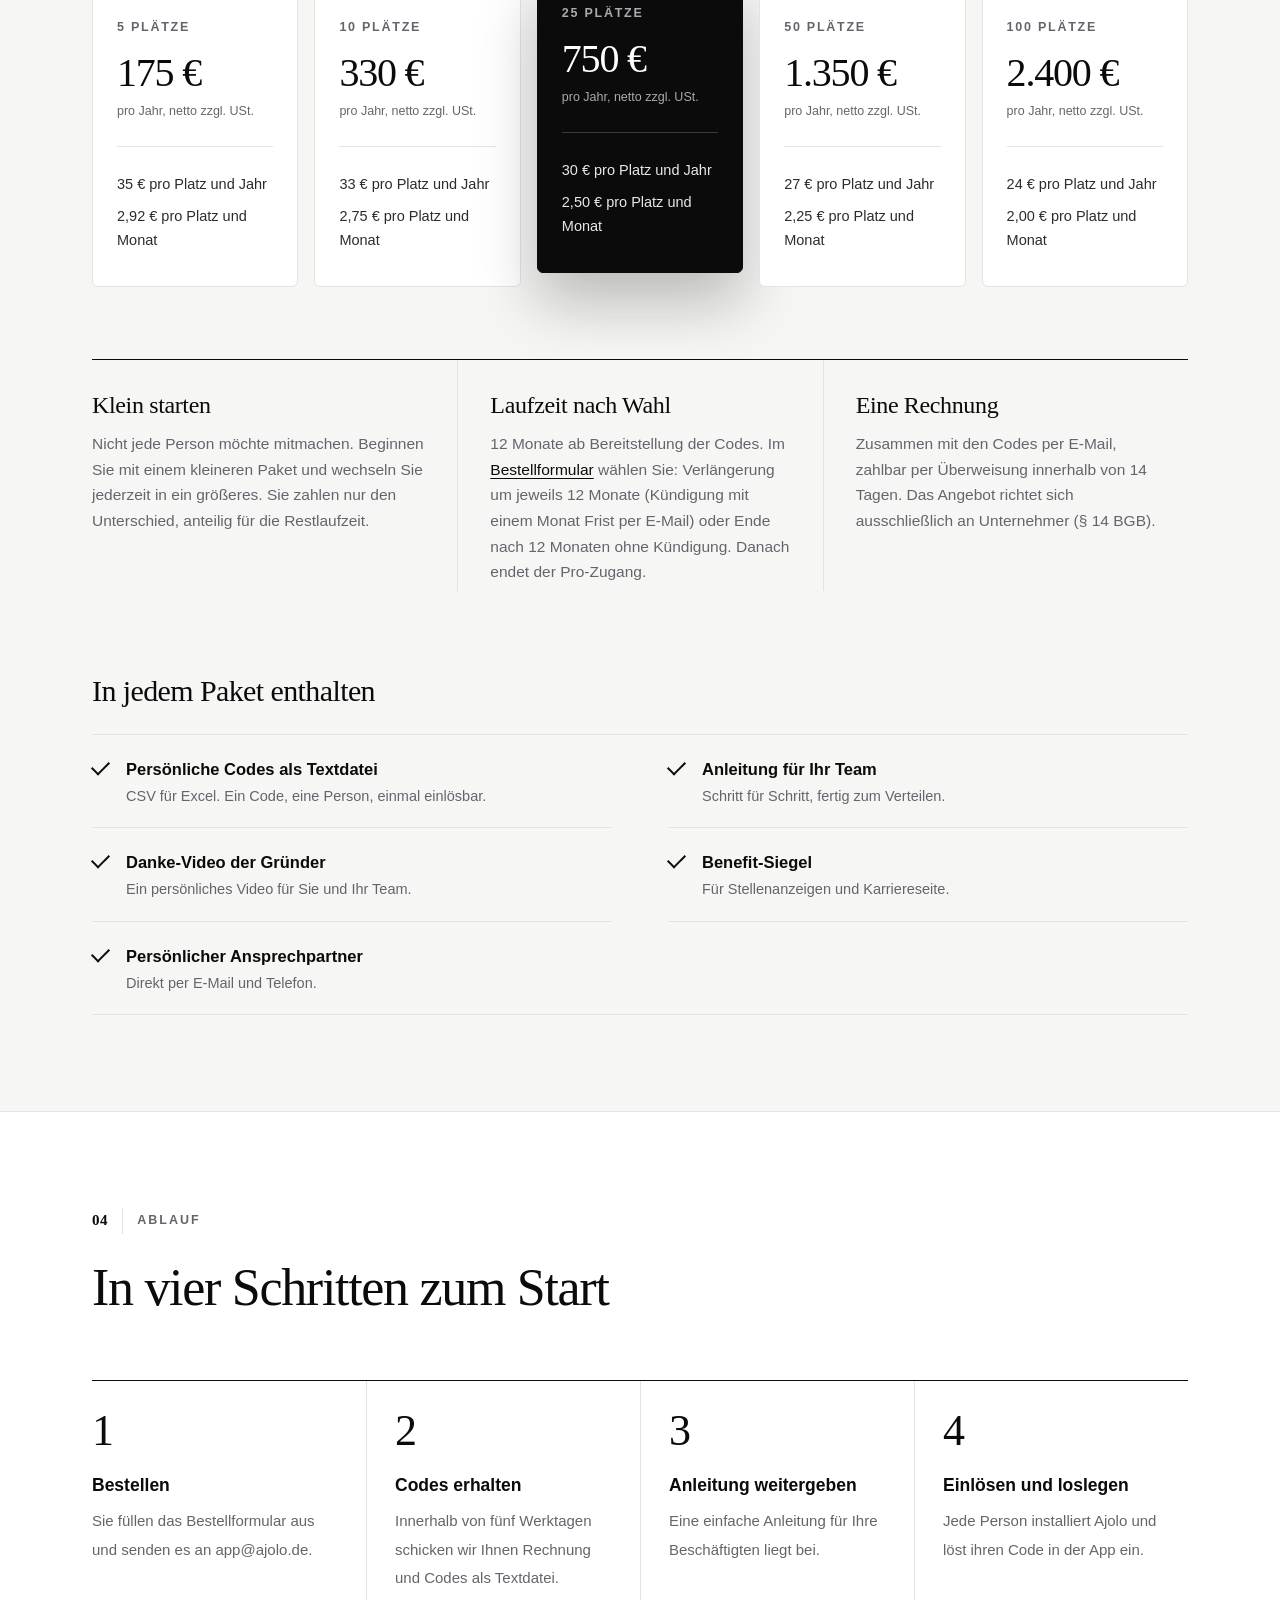
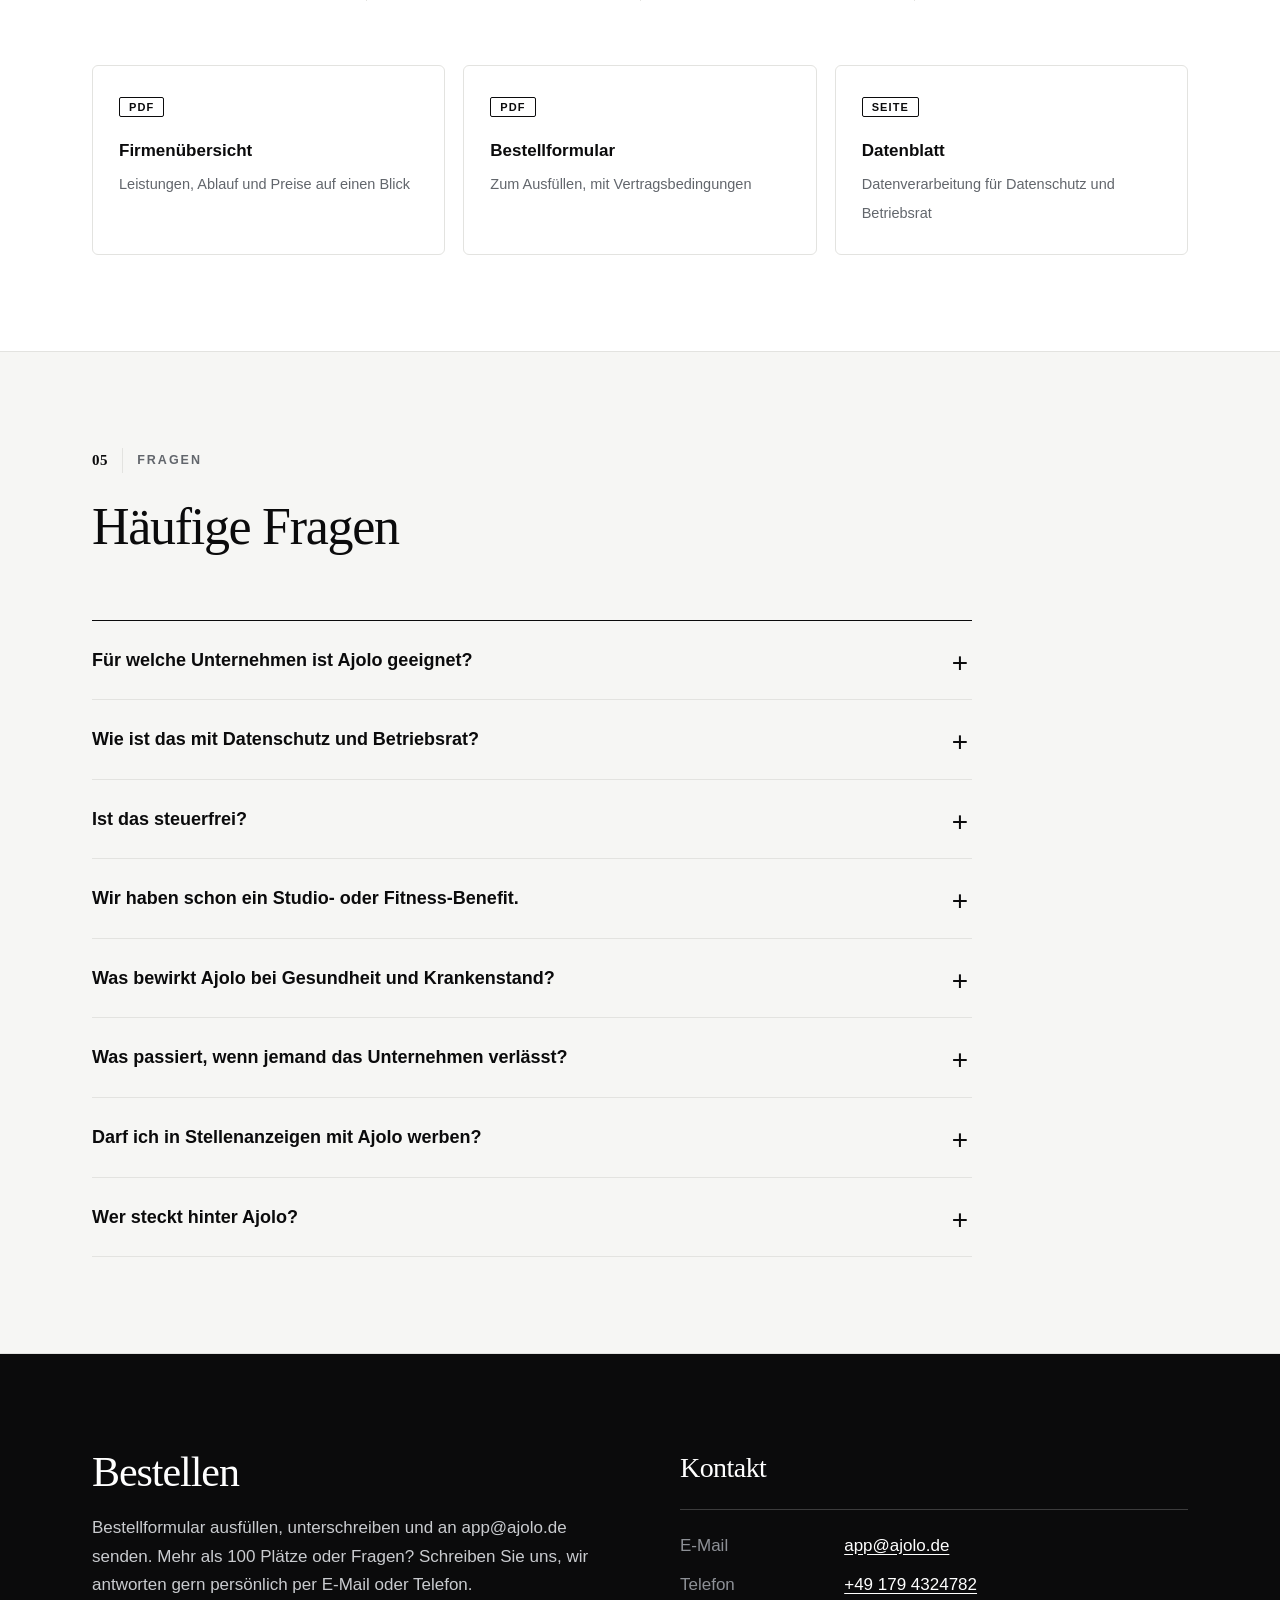
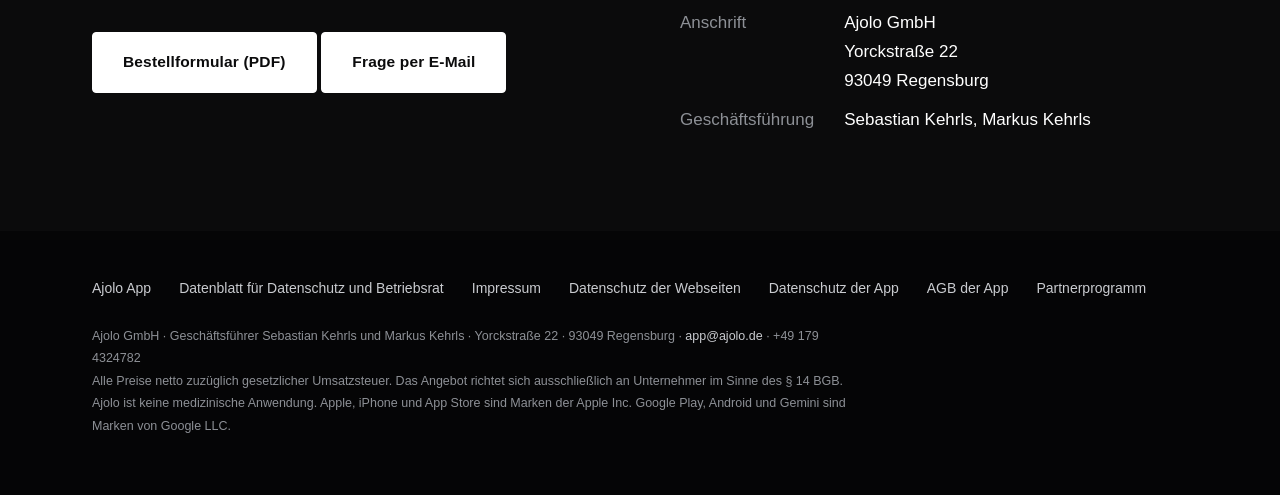
==== commit 54c957d7: "Firmenseite: Bestellformular statt Mustervertrag, Codes als Textdatei - Neues ausfuellbares Bestellf" ====
--- a/index.html
+++ b/index.html
@@ -11,11 +11,11 @@
 <link rel="icon" href="/assets/favicon.ico" sizes="any"><link rel="icon" type="image/png" href="/assets/favicon-32.png"><link rel="apple-touch-icon" href="/assets/apple-touch-icon.png">
 <link rel="stylesheet" href="/assets/firmen.css?v=17">
 </head><body><a class="skip" href="#main">Zum Inhalt</a><header><div class="wrap nav"><a class="brand" href="/"><img src="/assets/ajolo_icon_256.png" width="30" height="30" alt="">Ajolo<span>für Unternehmen</span></a>
-<nav class="links" aria-label="Hauptmenü"><a href="/#gruende">Warum Ajolo</a><a href="/#app">Die App</a><a href="/#pakete">Pakete</a><a href="/#ablauf">Ablauf</a><a href="/#faq">Fragen</a></nav><a class="btn sm" href="mailto:app@ajolo.de?subject=Anfrage%20Ajolo%20f%C3%BCr%20Unternehmen&body=Guten%20Tag%2C%0A%0Awir%20interessieren%20uns%20f%C3%BCr%20Ajolo%20Pro%20f%C3%BCr%20unser%20Team.%0A%0AFirma%3A%0AAnsprechperson%3A%0AGew%C3%BCnschte%20Pl%C3%A4tze%3A%0ATelefon%20%28optional%29%3A%0A%0AViele%20Gr%C3%BC%C3%9Fe">Angebot anfordern</a></div></header><main id="main"><section class="hero"><div class="wrap hero-grid"><div class="hero-copy">
+<nav class="links" aria-label="Hauptmenü"><a href="/#gruende">Warum Ajolo</a><a href="/#app">Die App</a><a href="/#pakete">Pakete</a><a href="/#ablauf">Ablauf</a><a href="/#faq">Fragen</a></nav><a class="btn sm" href="/downloads/Ajolo_Bestellung_Firmenpaket.pdf" target="_blank" rel="noopener">Bestellformular</a></div></header><main id="main"><section class="hero"><div class="wrap hero-grid"><div class="hero-copy">
 <p class="eyebrow">Ajolo für Unternehmen</p>
 <h1>Training, Ernährung und Routinen für jedes Team, in jeder Branche.</h1>
 <p class="lead">Ajolo ist die App für den Alltag Ihrer Beschäftigten, auf dem eigenen Smartphone. Sie bestellen einmal, wir liefern persönliche Codes.</p>
-<div class="cta-row"><a class="btn" href="mailto:app@ajolo.de?subject=Anfrage%20Ajolo%20f%C3%BCr%20Unternehmen&body=Guten%20Tag%2C%0A%0Awir%20interessieren%20uns%20f%C3%BCr%20Ajolo%20Pro%20f%C3%BCr%20unser%20Team.%0A%0AFirma%3A%0AAnsprechperson%3A%0AGew%C3%BCnschte%20Pl%C3%A4tze%3A%0ATelefon%20%28optional%29%3A%0A%0AViele%20Gr%C3%BC%C3%9Fe">Angebot anfordern</a><a class="btn ghost" href="#pakete">Pakete und Preise</a></div>
+<div class="cta-row"><a class="btn" href="/downloads/Ajolo_Bestellung_Firmenpaket.pdf" target="_blank" rel="noopener">Bestellformular</a><a class="btn ghost" href="#pakete">Pakete und Preise</a></div>
 <p class="micro">Ab 175 € netto pro Jahr · Keine Einrichtungsgebühr · Vertrag auf Wunsch ohne Verlängerung</p>
 </div><div class="hero-art"><div class="cv"><img src="/assets/canva_1_s.webp?v=4" srcset="/assets/canva_1_s.webp?v=4 520w, /assets/canva_1.webp?v=4 900w" sizes="(max-width:860px) 80vw, 320px" width="900" height="1950" alt="Die Ajolo-App auf drei iPhones: Workout, Ernährung und Routinen"></div></div></div></section>
 
@@ -33,10 +33,10 @@
 <div class="why">
 <article class="rv"><div class="n"><b>14,8 %</b><span>der Bevölkerung trainieren in Fitness- und Gesundheitsanlagen<sup>4</sup></span></div><div class="t"><h3>Ein Benefit auch für alle, die kein Studio besuchen</h3><p>Studio-Benefits erreichen nur, wer ein Studio nutzt. Ajolo läuft auf dem eigenen Smartphone, an jedem Standort und in jeder Schicht: 27 % der Beschäftigten arbeiten zumindest gelegentlich am Wochenende, 15 % im Schichtsystem.<sup>5</sup></p></div></article>
 <article class="rv"><div class="n"><b>89 %</b><span>der Personalverantwortlichen nennen Mitarbeiterbindung als wichtiges Ziel ihrer Benefits<sup>6</sup></span></div><div class="t"><h3>Ein sichtbares Signal an Ihr Team und an Bewerber</h3><p>Mit dem Benefit-Siegel zeigen Sie in Stellenanzeigen und auf Ihrer Karriereseite, was Sie Ihrem Team bieten.</p></div></article>
-<article class="rv"><div class="n"><b>1 Rechnung</b><span>pro Jahr, ohne Lohnabzug und ohne Eigenanteil der Beschäftigten</span></div><div class="t"><h3>Kaum Aufwand für Geschäftsführung und Personalabteilung</h3><p>Nach Vertragsschluss erhalten Sie innerhalb von fünf Werktagen persönliche Codes als PDF mit Anleitung. Keine Schnittstelle, keine Konten, keine Listenpflege.</p></div></article>
+<article class="rv"><div class="n"><b>1 Rechnung</b><span>pro Jahr, ohne Lohnabzug und ohne Eigenanteil der Beschäftigten</span></div><div class="t"><h3>Kaum Aufwand für Geschäftsführung und Personalabteilung</h3><p>Nach Ihrer Bestellung erhalten Sie innerhalb von fünf Werktagen Rechnung und persönliche Codes als Textdatei (CSV, für Excel) mit Anleitung. Keine Schnittstelle, keine Konten, keine Listenpflege.</p></div></article>
 <article class="rv"><div class="n"><b>0 Daten</b><span>einzelner Beschäftigter gehen an Ihr Unternehmen</span></div><div class="t"><h3>Datenschutz, der keine Hürde ist</h3><p>Sie erhalten keine Daten einzelner Personen und übermitteln uns keine Mitarbeiterdaten. Das erleichtert die Abstimmung mit Datenschutz und Betriebsrat (<a href="/datenblatt.html">Datenblatt</a>).</p></div></article>
 </div>
-<p class="src">1 IW Köln, <a href="https://www.iwkoeln.de/presse/pressemitteilungen/lohnfortzahlung-unternehmen-zahlten-2025-fast-86-milliarden-an-erkrankte-mitarbeiter.html" rel="noopener">Pressemitteilung zur Entgeltfortzahlung</a>, 2026. 2 DAK, <a href="https://www.dak.de/presse/bundesthemen/gesundheitsreport/dak-gesundheit-fordert-krankenstands-gipfel-beim-kanzler_155518" rel="noopener">Krankenstands-Analyse 2025</a>, Pressemitteilung vom 20.01.2026: „rund die Hälfte aller Ausfalltage“. 3 <a href="https://www.who.int/news-room/fact-sheets/detail/physical-activity" rel="noopener">WHO, Fact Sheet Physical activity</a> (Stand 2026), Aussagen zu regelmäßiger Bewegung allgemein. 4 DSSV, Eckdaten der deutschen Fitnesswirtschaft 2026 (Daten 2025), <a href="https://www.dssv.de/wp-content/uploads/2026/03/03_18_pm_eckdaten.pdf" rel="noopener">Pressemitteilung</a>. 5 Statistisches Bundesamt, <a href="https://www.destatis.de/DE/Presse/Pressemitteilungen/2025/04/PD25_N022_13.html" rel="noopener">Pressemitteilung Nr. N022 vom 28.04.2025</a> (Daten 2023). 6 Roland Berger, <a href="https://www.rolandberger.com/en/Insights/Publications/Lost-in-the-German-employee-benefits-jungle-Key-market-trends-2025.html" rel="noopener">Employee-Benefits-Studie 2025</a>, über 1.700 Befragte in Deutschland. Alle Angaben beschreiben die allgemeine Lage und Bewegung im Allgemeinen. Sie sind keine Aussagen zur Wirkung von Ajolo. Ajolo ist keine medizinische Anwendung und verspricht weder Gesundheit noch weniger Krankheitstage oder Kosteneinsparungen.</p></div></section>
+<p class="src">1 IW Köln, <a href="https://www.iwkoeln.de/presse/pressemitteilungen/lohnfortzahlung-unternehmen-zahlten-2025-fast-86-milliarden-an-erkrankte-mitarbeiter.html" target="_blank" rel="noopener">Pressemitteilung zur Entgeltfortzahlung</a>, 2026. 2 DAK, <a href="https://www.dak.de/presse/bundesthemen/gesundheitsreport/dak-gesundheit-fordert-krankenstands-gipfel-beim-kanzler_155518" target="_blank" rel="noopener">Krankenstands-Analyse 2025</a>, Pressemitteilung vom 20.01.2026: „rund die Hälfte aller Ausfalltage“. 3 <a href="https://www.who.int/news-room/fact-sheets/detail/physical-activity" target="_blank" rel="noopener">WHO, Fact Sheet Physical activity</a> (Stand 2026), Aussagen zu regelmäßiger Bewegung allgemein. 4 DSSV, Eckdaten der deutschen Fitnesswirtschaft 2026 (Daten 2025), <a href="https://www.dssv.de/wp-content/uploads/2026/03/03_18_pm_eckdaten.pdf" target="_blank" rel="noopener">Pressemitteilung</a>. 5 Statistisches Bundesamt, <a href="https://www.destatis.de/DE/Presse/Pressemitteilungen/2025/04/PD25_N022_13.html" target="_blank" rel="noopener">Pressemitteilung Nr. N022 vom 28.04.2025</a> (Daten 2023). 6 Roland Berger, <a href="https://www.rolandberger.com/en/Insights/Publications/Lost-in-the-German-employee-benefits-jungle-Key-market-trends-2025.html" target="_blank" rel="noopener">Employee-Benefits-Studie 2025</a>, über 1.700 Befragte in Deutschland. Alle Angaben beschreiben die allgemeine Lage und Bewegung im Allgemeinen. Sie sind keine Aussagen zur Wirkung von Ajolo. Ajolo ist keine medizinische Anwendung und verspricht weder Gesundheit noch weniger Krankheitstage oder Kosteneinsparungen.</p></div></section>
 
 <section id="app"><div class="wrap"><div class="head rv"><p class="eyebrow"><i>02</i>Für Ihre Beschäftigten</p><h2>Was Ihre Beschäftigten bekommen</h2><p class="lead">Jeder Platz schaltet Ajolo Pro für eine Person frei, auf iPhone (ab iOS 16) und Android (ab 8.0).</p></div>
 <div class="trio">
@@ -48,9 +48,9 @@
 
 <section class="tint" id="pakete"><div class="wrap"><div class="head rv"><p class="eyebrow"><i>03</i>Pakete</p><h2>Fünf Pakete. Feste Preise.</h2><p class="lead">Preise pro Jahr, netto zuzüglich Umsatzsteuer. Mehr als 100 Plätze: individuelles Angebot.</p></div>
 <div class="plans rv"><div class="plan"><h3>5 Plätze</h3><b>175 €</b><small>pro Jahr, netto zzgl. USt.</small><ul><li>35 € pro Platz und Jahr</li><li>2,92 € pro Platz und Monat</li></ul></div><div class="plan"><h3>10 Plätze</h3><b>330 €</b><small>pro Jahr, netto zzgl. USt.</small><ul><li>33 € pro Platz und Jahr</li><li>2,75 € pro Platz und Monat</li></ul></div><div class="plan pop"><em>Empfohlen</em><h3>25 Plätze</h3><b>750 €</b><small>pro Jahr, netto zzgl. USt.</small><ul><li>30 € pro Platz und Jahr</li><li>2,50 € pro Platz und Monat</li></ul></div><div class="plan"><h3>50 Plätze</h3><b>1.350 €</b><small>pro Jahr, netto zzgl. USt.</small><ul><li>27 € pro Platz und Jahr</li><li>2,25 € pro Platz und Monat</li></ul></div><div class="plan"><h3>100 Plätze</h3><b>2.400 €</b><small>pro Jahr, netto zzgl. USt.</small><ul><li>24 € pro Platz und Jahr</li><li>2,00 € pro Platz und Monat</li></ul></div></div>
-<div class="terms rv"><div><h3>Klein starten</h3><p>Nicht jede Person möchte mitmachen. Beginnen Sie mit einem kleineren Paket und wechseln Sie jederzeit in ein größeres. Sie zahlen nur den Unterschied, anteilig für die Restlaufzeit.</p></div><div><h3>Laufzeit nach Wahl</h3><p>12 Monate ab Bereitstellung der Codes. Im <a href="/downloads/Ajolo_Firmenvertrag_Muster.pdf">Mustervertrag</a> wählen Sie: Verlängerung um jeweils 12 Monate (Kündigung mit einem Monat Frist per E-Mail) oder Ende nach 12 Monaten ohne Kündigung. Danach endet der Pro-Zugang.</p></div><div><h3>Eine Rechnung</h3><p>Zu Beginn der Laufzeit per E-Mail, zahlbar per Überweisung innerhalb von 14 Tagen. Das Angebot richtet sich ausschließlich an Unternehmer (§ 14 BGB).</p></div></div>
+<div class="terms rv"><div><h3>Klein starten</h3><p>Nicht jede Person möchte mitmachen. Beginnen Sie mit einem kleineren Paket und wechseln Sie jederzeit in ein größeres. Sie zahlen nur den Unterschied, anteilig für die Restlaufzeit.</p></div><div><h3>Laufzeit nach Wahl</h3><p>12 Monate ab Bereitstellung der Codes. Im <a href="/downloads/Ajolo_Bestellung_Firmenpaket.pdf" target="_blank" rel="noopener">Bestellformular</a> wählen Sie: Verlängerung um jeweils 12 Monate (Kündigung mit einem Monat Frist per E-Mail) oder Ende nach 12 Monaten ohne Kündigung. Danach endet der Pro-Zugang.</p></div><div><h3>Eine Rechnung</h3><p>Zusammen mit den Codes per E-Mail, zahlbar per Überweisung innerhalb von 14 Tagen. Das Angebot richtet sich ausschließlich an Unternehmer (§ 14 BGB).</p></div></div>
 <div class="incl rv"><h3>In jedem Paket enthalten</h3><ul>
-<li><b>Persönliche Codes als PDF</b><span>Ein Code, eine Person, einmal einlösbar.</span></li>
+<li><b>Persönliche Codes als Textdatei</b><span>CSV für Excel. Ein Code, eine Person, einmal einlösbar.</span></li>
 <li><b>Anleitung für Ihr Team</b><span>Schritt für Schritt, fertig zum Verteilen.</span></li>
 <li><b>Danke-Video der Gründer</b><span>Ein persönliches Video für Sie und Ihr Team.</span></li>
 <li><b>Benefit-Siegel</b><span>Für Stellenanzeigen und Karriereseite.</span></li>
@@ -58,8 +58,8 @@
 </ul></div></div></section>
 
 <section id="ablauf"><div class="wrap"><div class="head rv"><p class="eyebrow"><i>04</i>Ablauf</p><h2>In vier Schritten zum Start</h2></div>
-<ol class="steps rv"><li><b>Plätze wählen</b><span>Sie nennen uns die Zahl der Plätze und erhalten Ihr Angebot per E-Mail.</span></li><li><b>Codes erhalten</b><span>Nach Vertragsschluss schicken wir Ihnen die Codes als PDF.</span></li><li><b>Anleitung weitergeben</b><span>Eine einfache Anleitung für Ihre Beschäftigten liegt bei.</span></li><li><b>Einlösen und loslegen</b><span>Jede Person installiert Ajolo und löst ihren Code in der App ein.</span></li></ol>
-<div class="docs rv"><a href="/downloads/Ajolo_Firmenuebersicht.pdf"><i>PDF</i><b>Firmenübersicht</b><span>Leistungen, Ablauf und Preise auf einen Blick</span></a><a href="/downloads/Ajolo_Firmenvertrag_Muster.pdf"><i>PDF</i><b>Mustervertrag</b><span>Die Bedingungen vor der Bestellung zum Lesen</span></a><a href="/datenblatt.html"><i>SEITE</i><b>Datenblatt</b><span>Datenverarbeitung für Datenschutz und Betriebsrat</span></a></div></div></section>
+<ol class="steps rv"><li><b>Bestellen</b><span>Sie füllen das Bestellformular aus und senden es an app@ajolo.de.</span></li><li><b>Codes erhalten</b><span>Innerhalb von fünf Werktagen schicken wir Ihnen Rechnung und Codes als Textdatei.</span></li><li><b>Anleitung weitergeben</b><span>Eine einfache Anleitung für Ihre Beschäftigten liegt bei.</span></li><li><b>Einlösen und loslegen</b><span>Jede Person installiert Ajolo und löst ihren Code in der App ein.</span></li></ol>
+<div class="docs rv"><a href="/downloads/Ajolo_Firmenuebersicht.pdf" target="_blank" rel="noopener"><i>PDF</i><b>Firmenübersicht</b><span>Leistungen, Ablauf und Preise auf einen Blick</span></a><a href="/downloads/Ajolo_Bestellung_Firmenpaket.pdf" target="_blank" rel="noopener"><i>PDF</i><b>Bestellformular</b><span>Zum Ausfüllen, mit Vertragsbedingungen</span></a><a href="/datenblatt.html"><i>SEITE</i><b>Datenblatt</b><span>Datenverarbeitung für Datenschutz und Betriebsrat</span></a></div></div></section>
 
 <section class="tint" id="faq"><div class="wrap"><div class="head rv"><p class="eyebrow"><i>05</i>Fragen</p><h2>Häufige Fragen</h2></div><div class="faq">
 <details><summary>Für welche Unternehmen ist Ajolo geeignet?</summary><p>Für Unternehmen jeder Branche und Größe ab 5 Plätzen, vom Handwerksbetrieb über Handel und Gastronomie bis zum Büro.</p></details>
@@ -72,8 +72,8 @@
 <details><summary>Wer steckt hinter Ajolo?</summary><p>Die Ajolo GmbH in Regensburg, Geschäftsführer sind Sebastian und Markus Kehrls. Die App gibt es im <a href="https://apps.apple.com/app/id6806333157" rel="noopener">App Store</a> und bei <a href="https://play.google.com/store/apps/details?id=com.ajolo.app" rel="noopener">Google Play</a>. Eingetragen im Handelsregister des Amtsgerichts Regensburg unter HRB 22794. Referenzkunden nennen wir erst, wenn sie zugestimmt haben.</p></details>
 </div></div></section>
 
-<section class="contact" id="kontakt"><div class="wrap two"><div><h2>Angebot anfordern</h2><p>Nennen Sie uns die Zahl der Plätze. Sie erhalten Ihr Angebot per E-Mail. Fragen beantworten wir gern persönlich per E-Mail oder Telefon.</p>
-<p class="btns"><a class="btn inv" href="mailto:app@ajolo.de?subject=Anfrage%20Ajolo%20f%C3%BCr%20Unternehmen&body=Guten%20Tag%2C%0A%0Awir%20interessieren%20uns%20f%C3%BCr%20Ajolo%20Pro%20f%C3%BCr%20unser%20Team.%0A%0AFirma%3A%0AAnsprechperson%3A%0AGew%C3%BCnschte%20Pl%C3%A4tze%3A%0ATelefon%20%28optional%29%3A%0A%0AViele%20Gr%C3%BC%C3%9Fe">Angebot anfordern</a></p></div>
+<section class="contact" id="kontakt"><div class="wrap two"><div><h2>Bestellen</h2><p>Bestellformular ausfüllen, unterschreiben und an app@ajolo.de senden. Mehr als 100 Plätze oder Fragen? Schreiben Sie uns, wir antworten gern persönlich per E-Mail oder Telefon.</p>
+<p class="btns"><a class="btn inv" href="/downloads/Ajolo_Bestellung_Firmenpaket.pdf" target="_blank" rel="noopener">Bestellformular (PDF)</a> <a class="btn inv" href="mailto:app@ajolo.de?subject=Anfrage%20Ajolo%20f%C3%BCr%20Unternehmen&body=Guten%20Tag%2C%0A%0Awir%20interessieren%20uns%20f%C3%BCr%20Ajolo%20Pro%20f%C3%BCr%20unser%20Team.%0A%0AFirma%3A%0AAnsprechperson%3A%0AGew%C3%BCnschte%20Pl%C3%A4tze%3A%0ATelefon%20%28optional%29%3A%0A%0AViele%20Gr%C3%BC%C3%9Fe">Frage per E-Mail</a></p></div>
 <div><h3 class="h3l">Kontakt</h3><dl><dt>E-Mail</dt><dd><a href="mailto:app@ajolo.de">app@ajolo.de</a></dd><dt>Telefon</dt><dd><a href="tel:+491794324782">+49 179 4324782</a></dd><dt>Anschrift</dt><dd>Ajolo GmbH<br>Yorckstraße 22<br>93049 Regensburg</dd><dt>Geschäftsführung</dt><dd>Sebastian Kehrls, Markus Kehrls</dd></dl></div></div></section><script>
 document.documentElement.className+=' js';
 (function(){if('IntersectionObserver' in window&&!matchMedia('(prefers-reduced-motion: reduce)').matches){var io=new IntersectionObserver(function(es){es.forEach(function(e){if(e.isIntersecting){e.target.classList.add('in');io.unobserve(e.target)}})},{threshold:.1});document.querySelectorAll('.rv').forEach(function(el){io.observe(el)})}else{document.querySelectorAll('.rv').forEach(function(el){el.classList.add('in')})}})();
